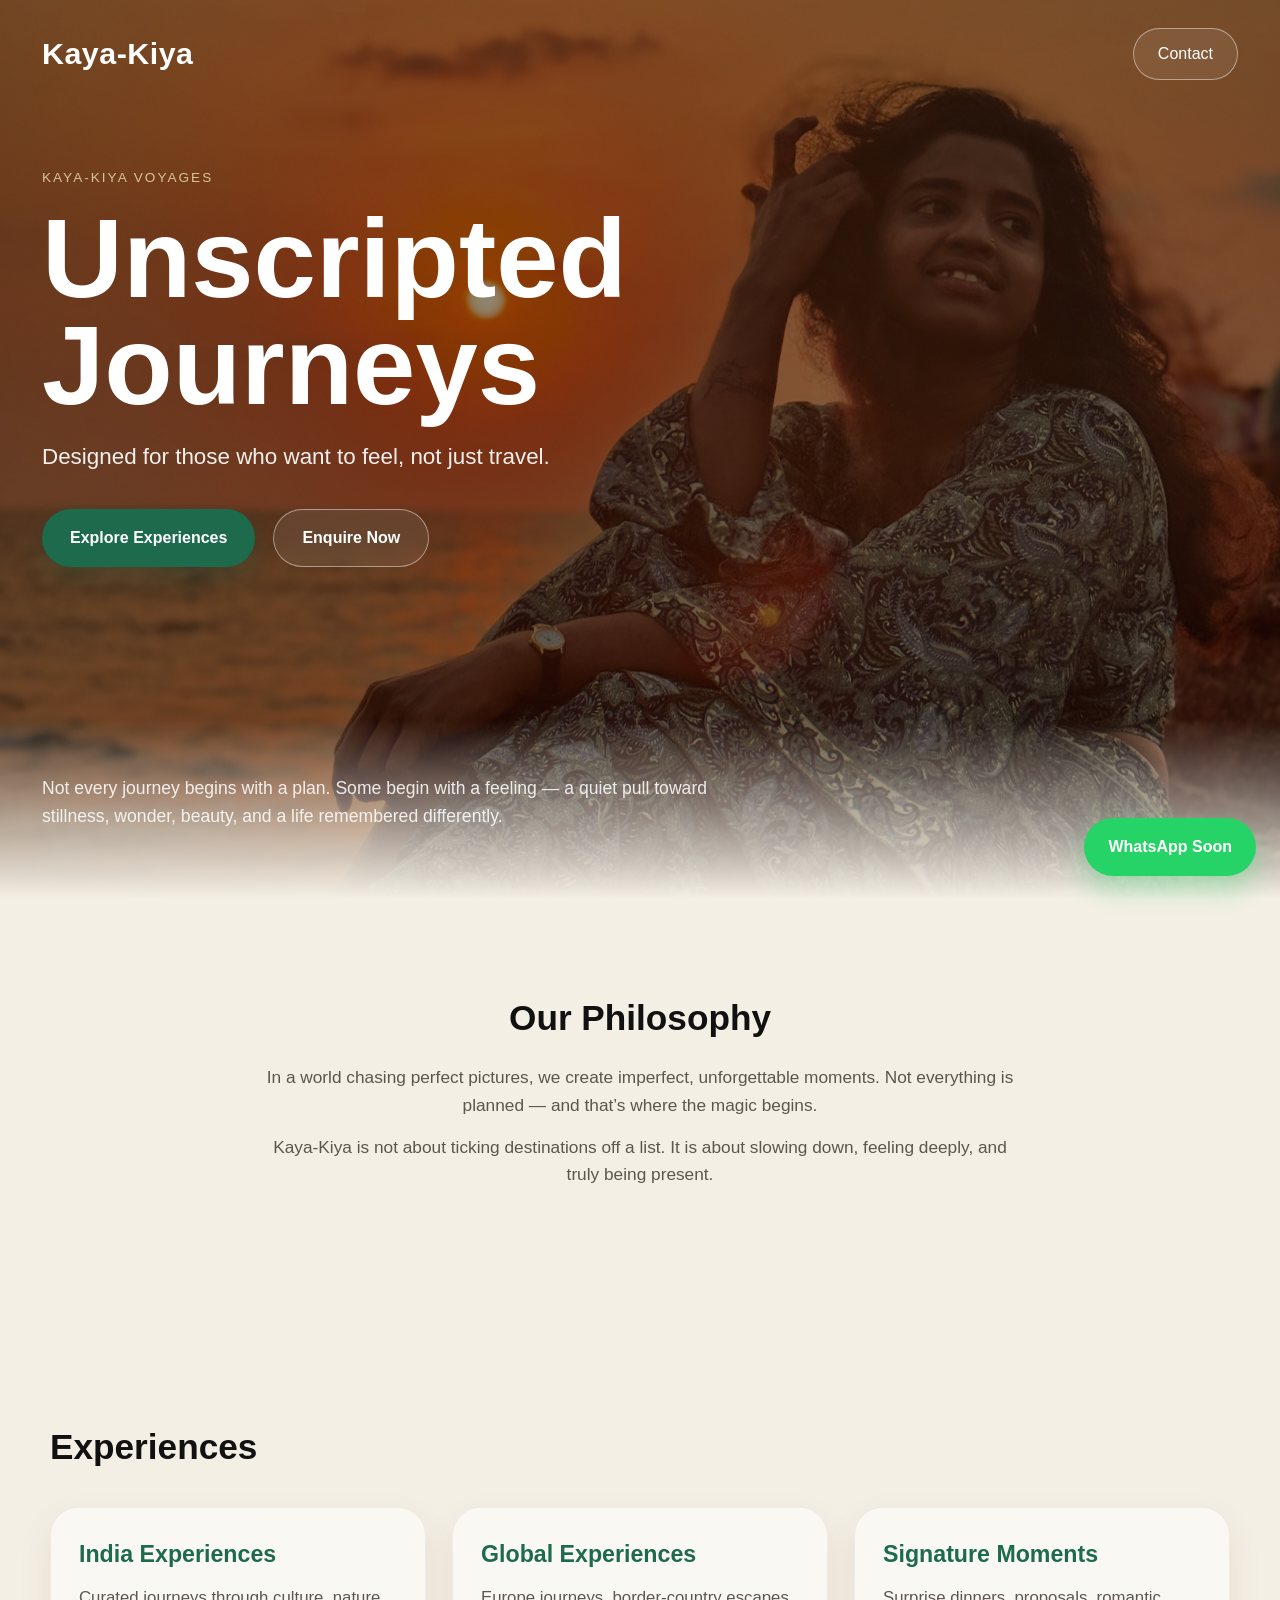
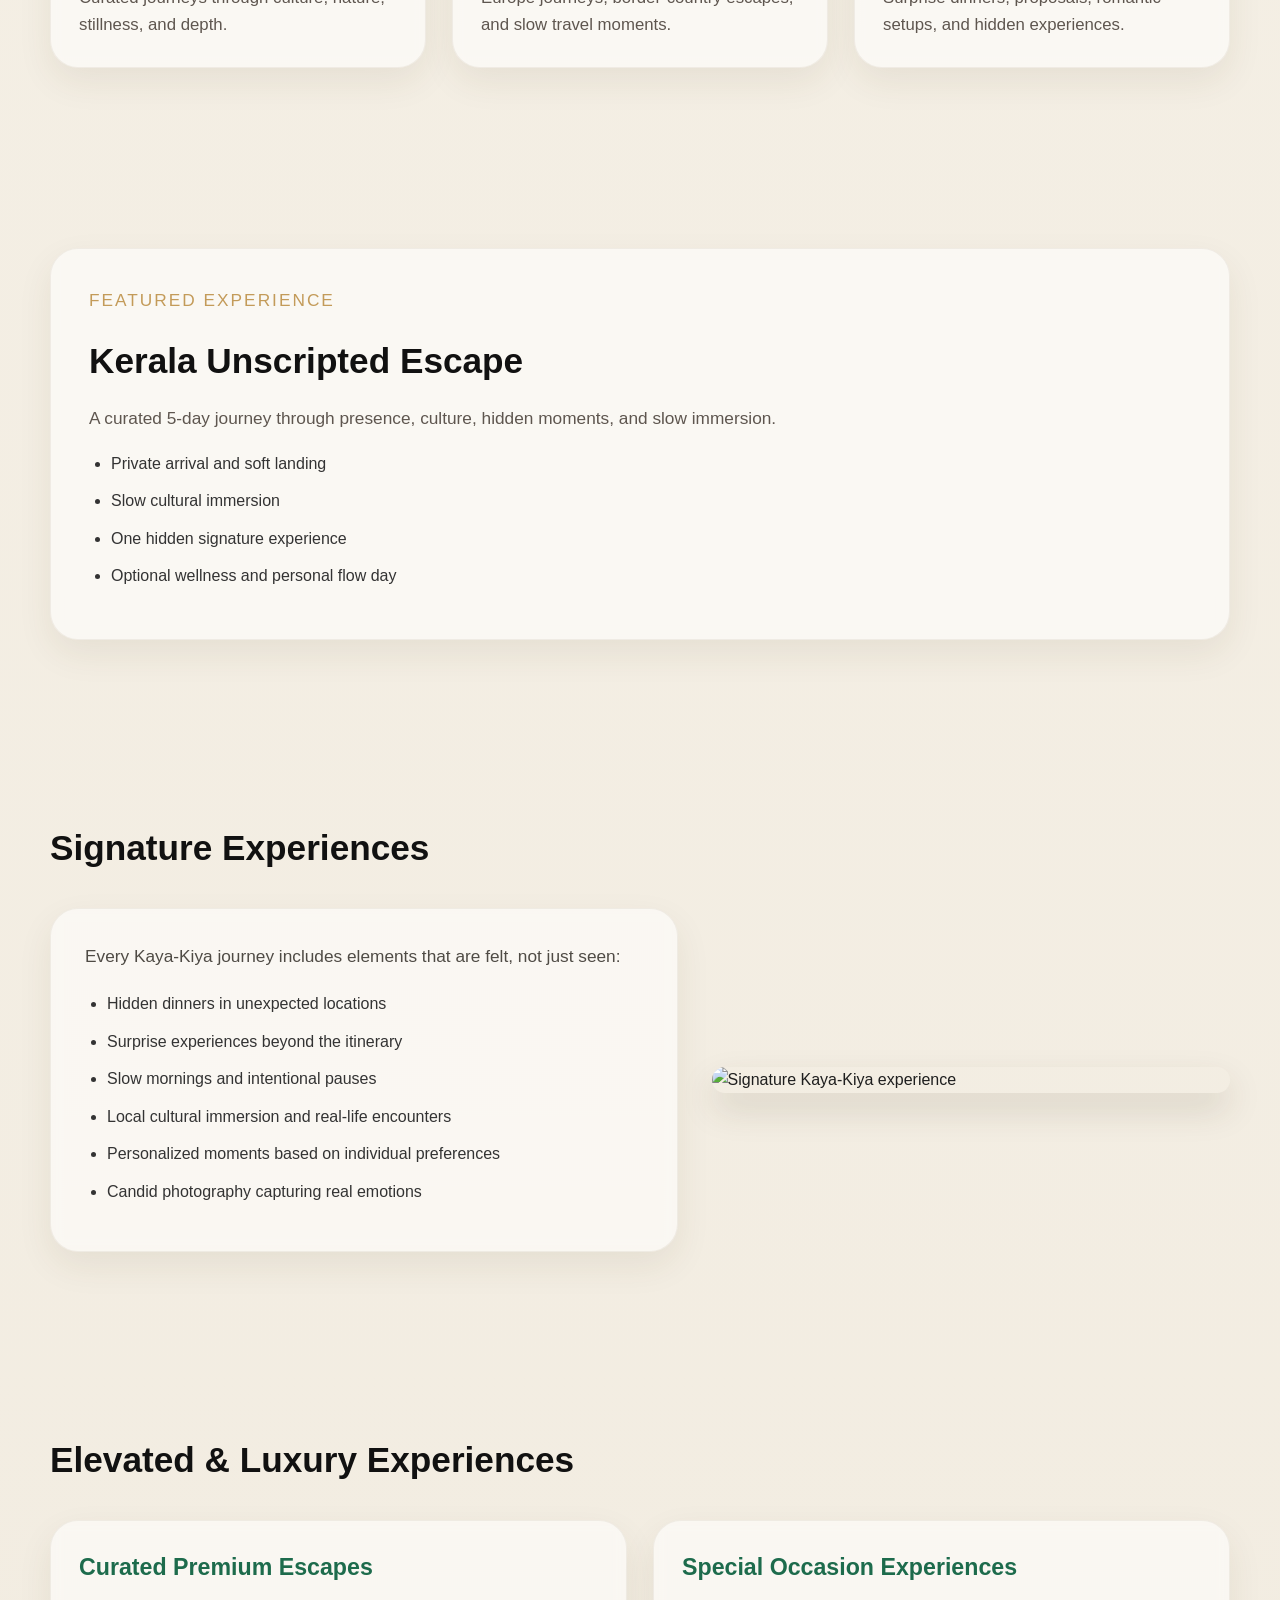
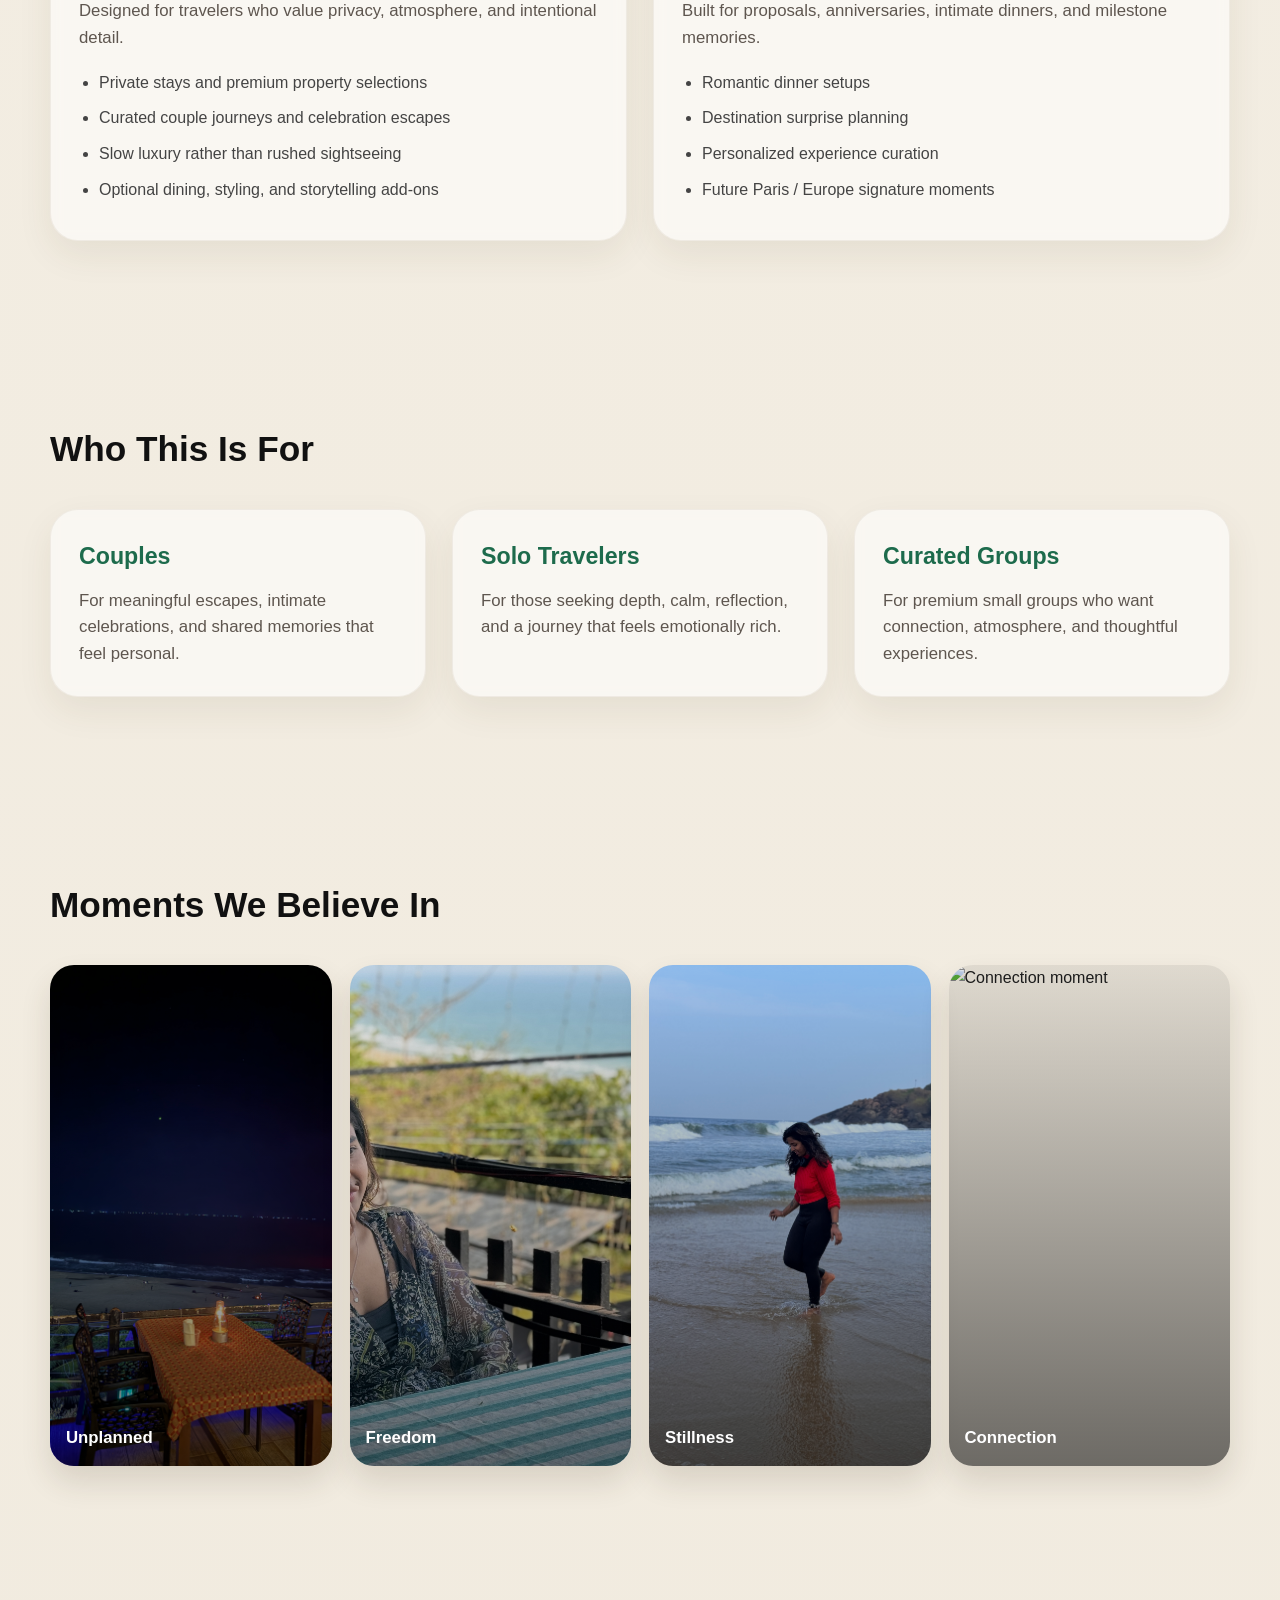
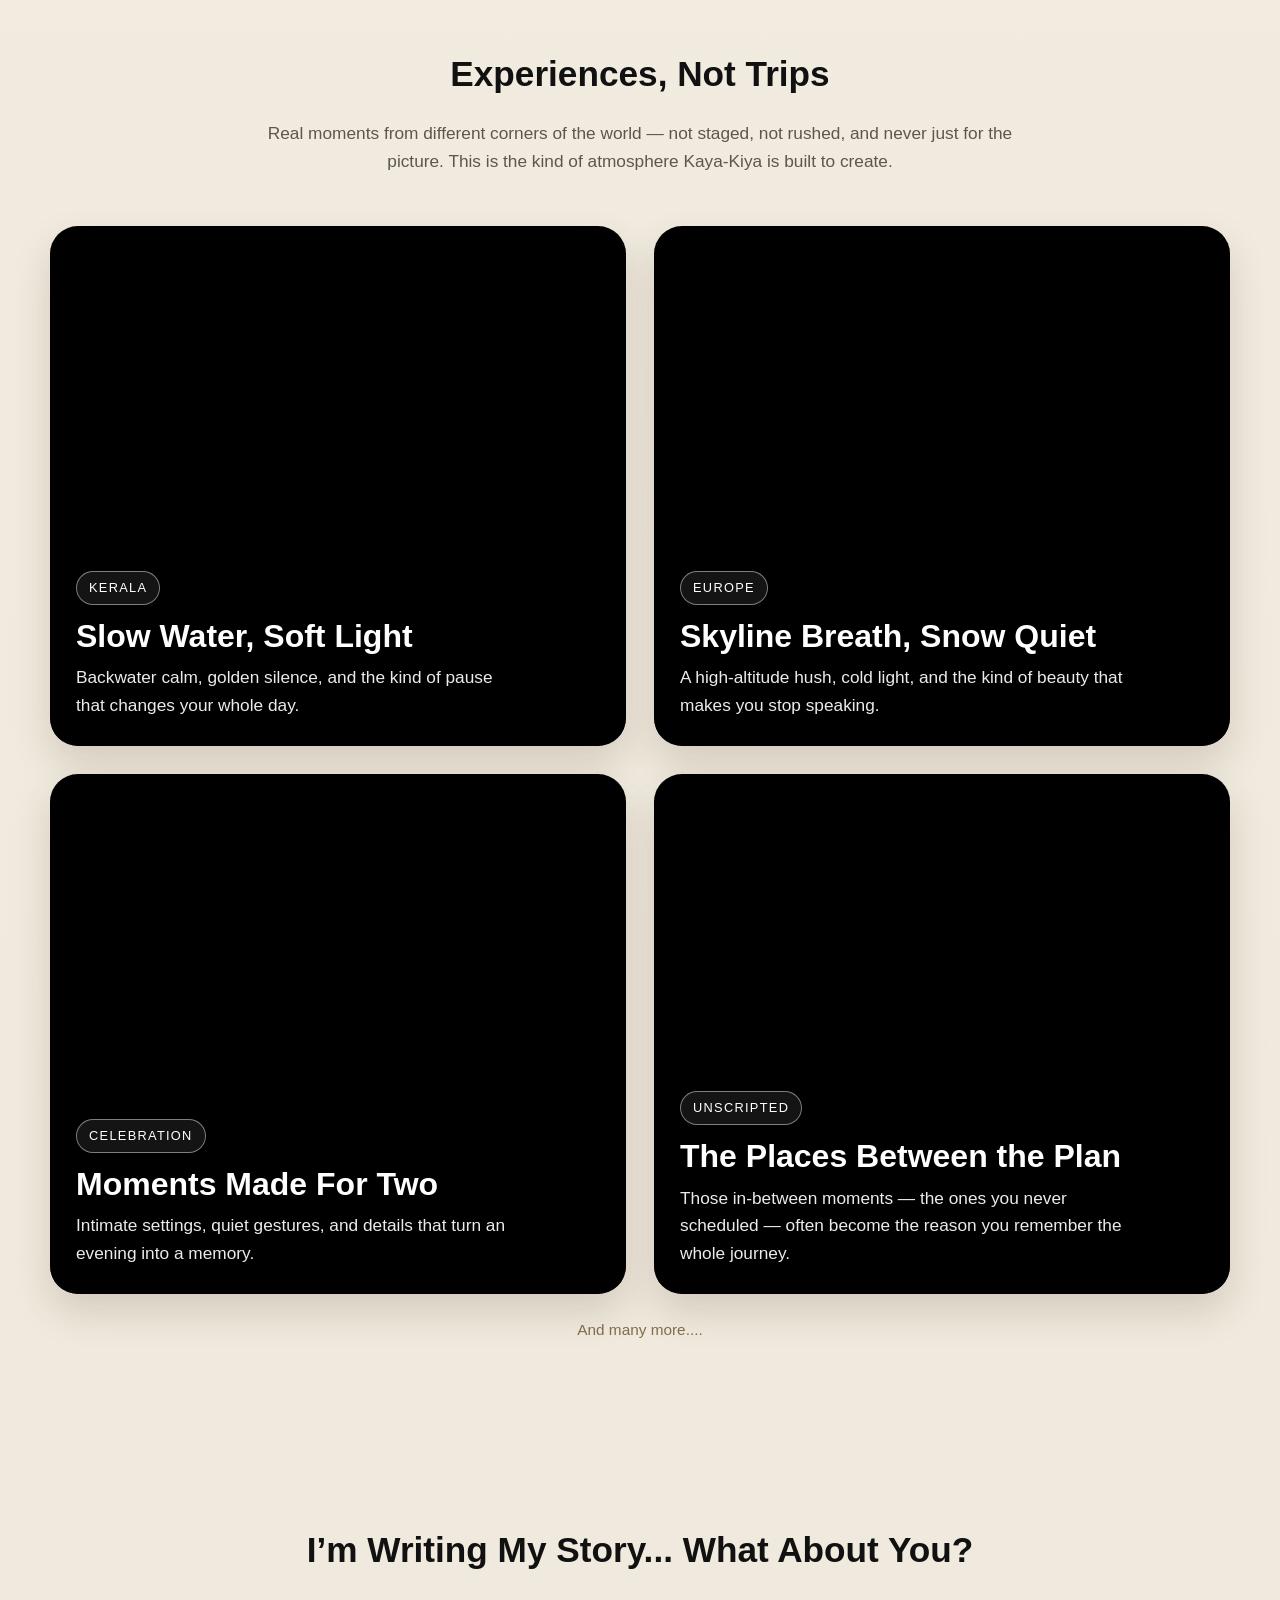
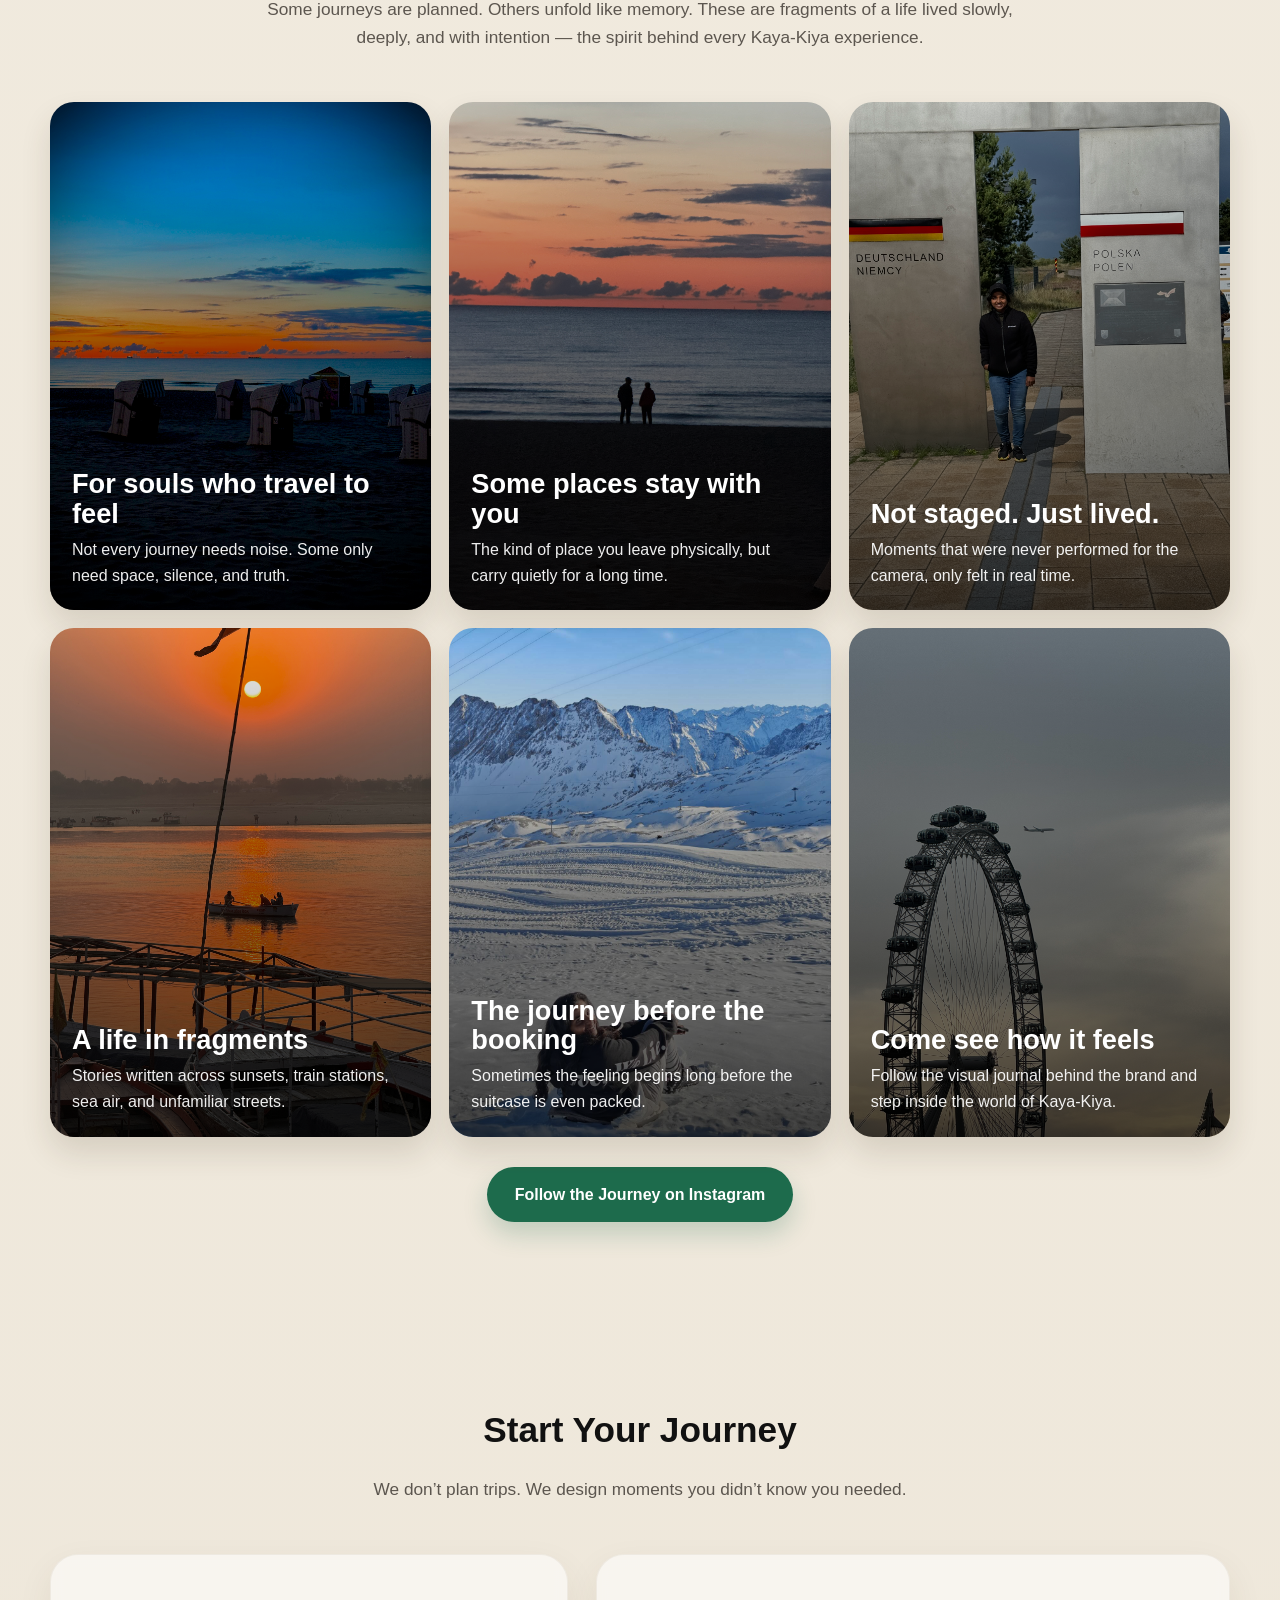
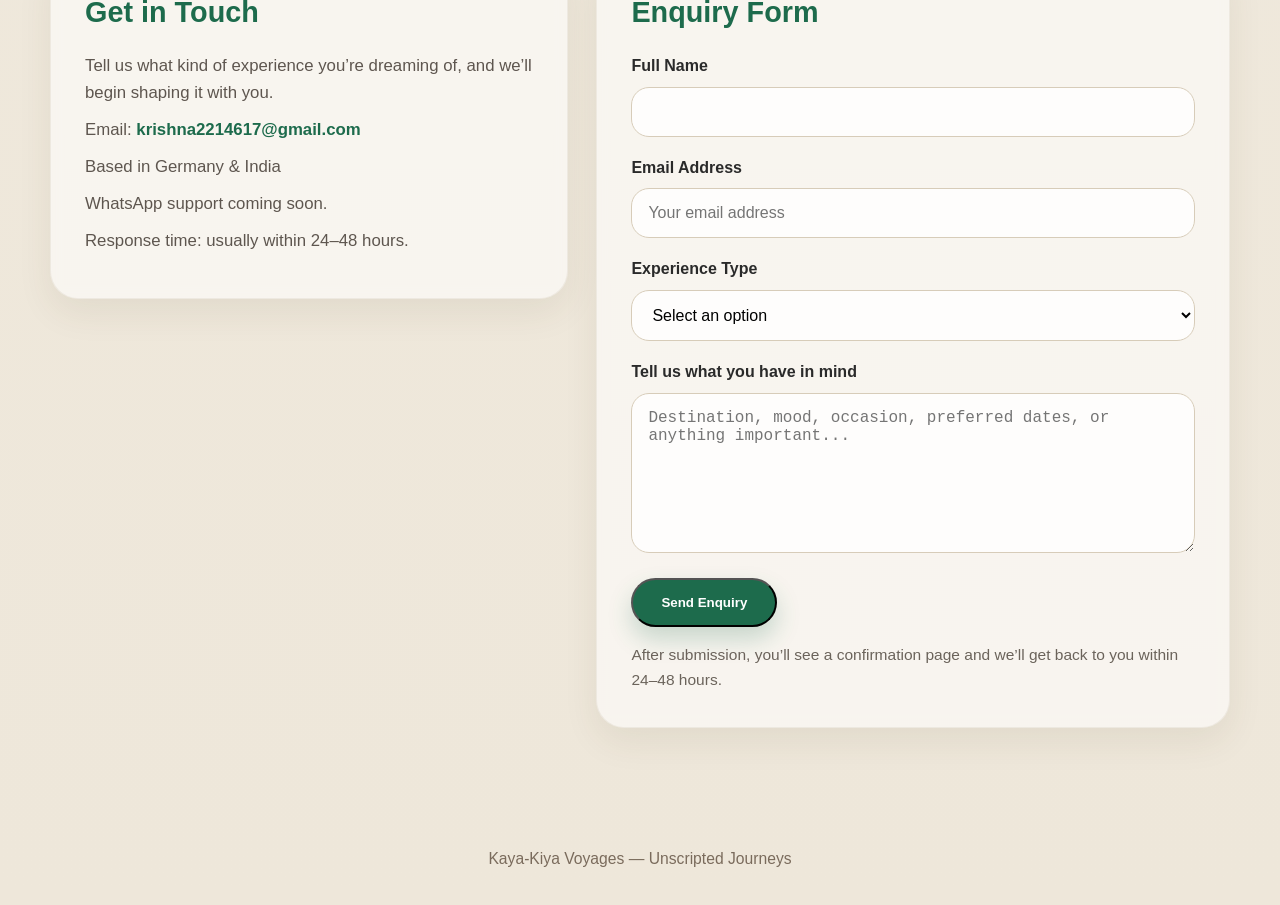
==== index.html @ 665b4483 "fina edits v0" ====
<!DOCTYPE html>
<html lang="en">
<head>
  <meta charset="UTF-8" />
  <meta name="viewport" content="width=device-width, initial-scale=1.0" />
  <title>Kaya-Kiya Unscripted Journeys</title>
  <meta
    name="description"
    content="Luxury travel experience platform for Kaya-Kiya Voyages — curated journeys, storytelling-driven travel, and premium client experiences."
  />

  <style>
    * {
      margin: 0;
      padding: 0;
      box-sizing: border-box;
    }

    html {
      scroll-behavior: smooth;
    }

    body {
      font-family: Arial, sans-serif;
      background: linear-gradient(180deg, #f5f0e6 0%, #eee7da 100%);
      color: #1e1e1e;
      line-height: 1.6;
    }

    img,
    video {
      display: block;
      max-width: 100%;
    }

    a {
      text-decoration: none;
      color: inherit;
    }

    .section {
      padding: 90px 20px;
    }

    .container {
      max-width: 1180px;
      margin: 0 auto;
    }

    .section-intro {
      max-width: 760px;
      margin: 0 auto 50px;
      text-align: center;
    }

    .section-intro h2 {
      font-size: 2.2rem;
      margin-bottom: 18px;
      color: #111;
    }

    .section-intro p {
      font-size: 1.08rem;
      color: #5c564f;
      margin-bottom: 14px;
    }

    h2 {
      font-size: 2.2rem;
      margin-bottom: 32px;
      color: #111;
    }

    .eyebrow {
      text-transform: uppercase;
      letter-spacing: 2px;
      font-size: 0.85rem;
      color: #d7c39a;
      margin-bottom: 18px;
    }

    /* HERO */
    .hero {
      min-height: 100vh;
      position: relative;
      background:
        linear-gradient(rgba(20, 12, 7, 0.45), rgba(20, 12, 7, 0.52)),
        url("images/hero.jpg") center center / cover no-repeat;
      color: #fff;
      display: flex;
      flex-direction: column;
      justify-content: space-between;
      overflow: hidden;
    }

    .navbar {
      display: flex;
      justify-content: space-between;
      align-items: center;
      padding: 28px 42px;
      position: relative;
      z-index: 3;
    }

    .logo {
      font-size: 1.9rem;
      font-weight: 700;
      letter-spacing: 0.5px;
    }

    .nav-button {
      border: 1px solid rgba(255,255,255,0.45);
      color: #fff;
      padding: 12px 24px;
      border-radius: 999px;
      transition: 0.3s ease;
      background: rgba(255,255,255,0.08);
      backdrop-filter: blur(8px);
    }

    .nav-button:hover {
      background: rgba(255,255,255,0.16);
    }

    .hero-content {
      max-width: 720px;
      padding: 0 42px 120px;
      position: relative;
      z-index: 3;
    }

    .hero h1 {
      font-size: clamp(3.6rem, 9vw, 7rem);
      line-height: 0.95;
      margin-bottom: 20px;
      font-weight: 700;
    }

    .hero-text {
      font-size: 1.4rem;
      margin-bottom: 34px;
      color: rgba(255,255,255,0.92);
      max-width: 600px;
    }

    .hero-buttons {
      display: flex;
      gap: 18px;
      flex-wrap: wrap;
      margin-bottom: 28px;
    }

    .primary-button,
    .secondary-button {
      display: inline-flex;
      align-items: center;
      justify-content: center;
      padding: 15px 28px;
      border-radius: 999px;
      font-weight: 600;
      transition: 0.3s ease;
    }

    .primary-button {
      background: #1d6b4c;
      color: #fff;
      box-shadow: 0 12px 25px rgba(29, 107, 76, 0.22);
    }

    .primary-button:hover {
      transform: translateY(-2px);
      background: #16563c;
    }

    .secondary-button {
      border: 1px solid rgba(255,255,255,0.45);
      color: #fff;
      background: rgba(255,255,255,0.08);
      backdrop-filter: blur(8px);
    }

    .secondary-button:hover {
      background: rgba(255,255,255,0.16);
      transform: translateY(-2px);
    }

    .hero-cinematic-copy {
      max-width: 760px;
      padding: 0 42px 70px;
      font-size: 1.1rem;
      color: rgba(255,255,255,0.87);
      position: relative;
      z-index: 3;
    }

    .hero-fade {
      position: absolute;
      left: 0;
      right: 0;
      bottom: 0;
      height: 180px;
      background: linear-gradient(to bottom, rgba(245,240,230,0) 0%, #f5f0e6 100%);
      z-index: 2;
    }

    /* CARDS */
    .card-grid {
      display: grid;
      grid-template-columns: repeat(3, 1fr);
      gap: 26px;
    }

    .two-col {
      grid-template-columns: repeat(2, 1fr);
    }

    .card,
    .featured-box,
    .signature-text-box,
    .contact-card,
    .form-card {
      background: rgba(255,255,255,0.56);
      border: 1px solid rgba(120,95,55,0.08);
      border-radius: 28px;
      box-shadow: 0 14px 35px rgba(75, 58, 31, 0.08);
      backdrop-filter: blur(6px);
    }

    .card {
      padding: 28px;
    }

    .card h3 {
      font-size: 1.45rem;
      margin-bottom: 12px;
      color: #1d6b4c;
    }

    .card p {
      color: #5e564f;
      font-size: 1.05rem;
    }

    .card ul {
      margin-top: 18px;
      padding-left: 20px;
    }

    .card li {
      margin-bottom: 10px;
      color: #444;
    }

    /* FEATURE */
    .featured-box {
      padding: 38px;
    }

    .featured-box h2 {
      margin-bottom: 16px;
    }

    .featured-box p {
      color: #5e564f;
      font-size: 1.08rem;
      margin-bottom: 18px;
    }

    .featured-box ul {
      padding-left: 22px;
    }

    .featured-box li {
      margin-bottom: 12px;
      color: #333;
    }

    /* SIGNATURE */
    .signature-wrap {
      display: grid;
      grid-template-columns: 1.15fr 0.95fr;
      gap: 34px;
      align-items: center;
    }

    .signature-text-box {
      padding: 34px;
    }

    .signature-text-box p {
      color: #4f4b45;
      margin-bottom: 20px;
      font-size: 1.08rem;
    }

    .signature-text-box ul {
      padding-left: 22px;
    }

    .signature-text-box li {
      margin-bottom: 12px;
      color: #333;
    }

    .signature-image-box img {
      border-radius: 28px;
      box-shadow: 0 16px 35px rgba(70, 54, 28, 0.15);
      width: 100%;
      height: 100%;
      object-fit: cover;
    }

    /* GALLERY */
    .gallery-grid {
      display: grid;
      grid-template-columns: repeat(4, 1fr);
      gap: 18px;
    }

    .gallery-item {
      position: relative;
      border-radius: 24px;
      overflow: hidden;
      min-height: 300px;
      box-shadow: 0 16px 30px rgba(66, 49, 25, 0.14);
    }

    .gallery-item img {
      width: 100%;
      height: 100%;
      object-fit: cover;
      transition: transform 0.5s ease;
    }

    .gallery-item::after {
      content: "";
      position: absolute;
      inset: 0;
      background: linear-gradient(to top, rgba(0,0,0,0.55), rgba(0,0,0,0.08));
    }

    .gallery-item span {
      position: absolute;
      left: 16px;
      bottom: 14px;
      color: #fff;
      z-index: 2;
      font-weight: 700;
      font-size: 1.05rem;
    }

    .gallery-item:hover img {
      transform: scale(1.05);
    }

    /* VIDEO GRID */
    .video-grid {
      display: grid;
      grid-template-columns: repeat(2, 1fr);
      gap: 28px;
    }

    .video-card {
      position: relative;
      border-radius: 28px;
      overflow: hidden;
      min-height: 520px;
      box-shadow: 0 18px 38px rgba(60, 45, 23, 0.16);
      background: #000;
    }

    .video-card video {
      width: 100%;
      height: 100%;
      object-fit: cover;
    }

    .video-overlay {
      position: absolute;
      inset: 0;
      display: flex;
      flex-direction: column;
      justify-content: flex-end;
      padding: 26px;
      background: linear-gradient(to top, rgba(0,0,0,0.68), rgba(0,0,0,0.08));
      color: #fff;
    }

    .video-tag {
      display: inline-block;
      align-self: flex-start;
      padding: 6px 12px;
      border: 1px solid rgba(255,255,255,0.45);
      border-radius: 999px;
      font-size: 0.8rem;
      letter-spacing: 1.3px;
      margin-bottom: 14px;
      background: rgba(255,255,255,0.08);
    }

    .video-overlay h3 {
      font-size: 2rem;
      line-height: 1.1;
      margin-bottom: 10px;
    }

    .video-overlay p {
      font-size: 1.08rem;
      color: rgba(255,255,255,0.92);
      max-width: 85%;
    }

    .section-note {
      margin-top: 24px;
      text-align: center;
      color: #846d4e;
      font-size: 0.96rem;
    }

    /* INSTAGRAM STORY */
    .instagram-grid {
      display: grid;
      grid-template-columns: repeat(3, 1fr);
      gap: 18px;
    }

    .instagram-card {
      position: relative;
      min-height: 420px;
      border-radius: 24px;
      overflow: hidden;
      box-shadow: 0 16px 30px rgba(66, 49, 25, 0.14);
    }

    .instagram-card img {
      width: 100%;
      height: 100%;
      object-fit: cover;
      transition: transform 0.5s ease;
    }

    .instagram-card:hover img {
      transform: scale(1.05);
    }

    .instagram-overlay {
      position: absolute;
      inset: 0;
      display: flex;
      flex-direction: column;
      justify-content: flex-end;
      padding: 22px;
      background: linear-gradient(to top, rgba(0,0,0,0.72), rgba(0,0,0,0.08));
      color: #fff;
    }

    .instagram-overlay h3 {
      font-size: 1.7rem;
      line-height: 1.1;
      margin-bottom: 8px;
    }

    .instagram-overlay p {
      font-size: 1rem;
      color: rgba(255,255,255,0.93);
    }

    .instagram-cta-wrap {
      text-align: center;
      margin-top: 30px;
    }

    /* CONTACT */
    .contact-wrap {
      display: grid;
      grid-template-columns: 0.9fr 1.1fr;
      gap: 28px;
      align-items: start;
    }

    .contact-card,
    .form-card {
      padding: 34px;
    }

    .contact-card h3,
    .form-card h3 {
      font-size: 1.8rem;
      margin-bottom: 18px;
      color: #1d6b4c;
    }

    .contact-card p {
      margin-bottom: 10px;
      color: #5e564f;
      font-size: 1.05rem;
    }

    .contact-card a {
      color: #1d6b4c;
      font-weight: 600;
    }

    .form-group {
      margin-bottom: 18px;
    }

    .form-group label {
      display: block;
      font-weight: 600;
      margin-bottom: 8px;
      color: #2a2a2a;
    }

    .form-group input,
    .form-group select,
    .form-group textarea {
      width: 100%;
      padding: 15px 16px;
      border-radius: 18px;
      border: 1px solid #d7ccb9;
      font-size: 1rem;
      background: rgba(255,255,255,0.78);
      outline: none;
    }

    .form-group textarea {
      min-height: 160px;
      resize: vertical;
    }

    .form-note {
      margin-top: 16px;
      color: #6b635b;
      font-size: 0.97rem;
    }

    /* FOOTER */
    .footer {
      padding: 28px 20px 34px;
      text-align: center;
      color: #7a6b5c;
      font-size: 0.98rem;
    }

    /* WHATSAPP */
    .whatsapp-float {
      position: fixed;
      right: 24px;
      bottom: 24px;
      background: #25D366;
      color: #fff;
      padding: 16px 24px;
      border-radius: 999px;
      font-weight: 700;
      box-shadow: 0 14px 28px rgba(37, 211, 102, 0.3);
      z-index: 1000;
    }

    /* RESPONSIVE */
    @media (max-width: 1100px) {
      .card-grid,
      .two-col,
      .signature-wrap,
      .contact-wrap,
      .video-grid,
      .instagram-grid,
      .gallery-grid {
        grid-template-columns: 1fr 1fr;
      }

      .hero-content,
      .hero-cinematic-copy,
      .navbar {
        padding-left: 24px;
        padding-right: 24px;
      }
    }

    @media (max-width: 760px) {
      .card-grid,
      .two-col,
      .signature-wrap,
      .contact-wrap,
      .video-grid,
      .instagram-grid,
      .gallery-grid {
        grid-template-columns: 1fr;
      }

      .hero {
        min-height: 88vh;
      }

      .hero-content {
        padding-bottom: 70px;
      }

      .hero-cinematic-copy {
        padding-bottom: 50px;
        font-size: 1rem;
      }

      .hero h1 {
        font-size: 3.3rem;
      }

      .hero-text {
        font-size: 1.08rem;
      }

      .navbar {
        padding-top: 22px;
      }

      .logo {
        font-size: 1.45rem;
      }

      .nav-button {
        padding: 10px 18px;
        font-size: 0.95rem;
      }

      .section {
        padding: 70px 18px;
      }

      .video-card,
      .instagram-card,
      .gallery-item {
        min-height: 360px;
      }

      .whatsapp-float {
        right: 16px;
        bottom: 16px;
        padding: 14px 18px;
        font-size: 0.94rem;
      }
    }
  </style>
</head>
<body>

  <header class="hero">
    <nav class="navbar">
      <div class="logo">Kaya-Kiya</div>
      <a href="#contact" class="nav-button">Contact</a>
    </nav>

    <div class="hero-content">
      <p class="eyebrow">KAYA-KIYA VOYAGES</p>
      <h1>Unscripted<br />Journeys</h1>
      <p class="hero-text">
        Designed for those who want to feel, not just travel.
      </p>

      <div class="hero-buttons">
        <a href="#experiences" class="primary-button">Explore Experiences</a>
        <a href="#contact" class="secondary-button">Enquire Now</a>
      </div>
    </div>

    <div class="hero-cinematic-copy">
      <p>
        Not every journey begins with a plan. Some begin with a feeling — a quiet pull toward stillness,
        wonder, beauty, and a life remembered differently.
      </p>
    </div>

    <div class="hero-fade"></div>
  </header>

  <main>
    <section class="philosophy section">
      <div class="container">
        <div class="section-intro">
          <h2>Our Philosophy</h2>
          <p>
            In a world chasing perfect pictures, we create imperfect, unforgettable moments.
            Not everything is planned — and that’s where the magic begins.
          </p>
          <p>
            Kaya-Kiya is not about ticking destinations off a list. It is about slowing down,
            feeling deeply, and truly being present.
          </p>
        </div>
      </div>
    </section>

    <section id="experiences" class="experiences section">
      <div class="container">
        <h2>Experiences</h2>

        <div class="card-grid">
          <article class="card">
            <h3>India Experiences</h3>
            <p>Curated journeys through culture, nature, stillness, and depth.</p>
          </article>

          <article class="card">
            <h3>Global Experiences</h3>
            <p>Europe journeys, border-country escapes, and slow travel moments.</p>
          </article>

          <article class="card">
            <h3>Signature Moments</h3>
            <p>Surprise dinners, proposals, romantic setups, and hidden experiences.</p>
          </article>
        </div>
      </div>
    </section>

    <section class="featured section">
      <div class="container">
        <div class="featured-box">
          <p class="eyebrow" style="color:#c39b59;">FEATURED EXPERIENCE</p>
          <h2>Kerala Unscripted Escape</h2>
          <p>
            A curated 5-day journey through presence, culture, hidden moments, and slow immersion.
          </p>
          <ul>
            <li>Private arrival and soft landing</li>
            <li>Slow cultural immersion</li>
            <li>One hidden signature experience</li>
            <li>Optional wellness and personal flow day</li>
          </ul>
        </div>
      </div>
    </section>

    <section class="signature section">
      <div class="container">
        <h2>Signature Experiences</h2>

        <div class="signature-wrap">
          <div class="signature-text-box">
            <p>Every Kaya-Kiya journey includes elements that are felt, not just seen:</p>
            <ul>
              <li>Hidden dinners in unexpected locations</li>
              <li>Surprise experiences beyond the itinerary</li>
              <li>Slow mornings and intentional pauses</li>
              <li>Local cultural immersion and real-life encounters</li>
              <li>Personalized moments based on individual preferences</li>
              <li>Candid photography capturing real emotions</li>
            </ul>
          </div>

          <div class="signature-image-box">
            <img src="images/signature.jpg" alt="Signature Kaya-Kiya experience" />
          </div>
        </div>
      </div>
    </section>

    <section class="luxury section">
      <div class="container">
        <h2>Elevated & Luxury Experiences</h2>

        <div class="card-grid two-col">
          <article class="card">
            <h3>Curated Premium Escapes</h3>
            <p>Designed for travelers who value privacy, atmosphere, and intentional detail.</p>
            <ul>
              <li>Private stays and premium property selections</li>
              <li>Curated couple journeys and celebration escapes</li>
              <li>Slow luxury rather than rushed sightseeing</li>
              <li>Optional dining, styling, and storytelling add-ons</li>
            </ul>
          </article>

          <article class="card">
            <h3>Special Occasion Experiences</h3>
            <p>Built for proposals, anniversaries, intimate dinners, and milestone memories.</p>
            <ul>
              <li>Romantic dinner setups</li>
              <li>Destination surprise planning</li>
              <li>Personalized experience curation</li>
              <li>Future Paris / Europe signature moments</li>
            </ul>
          </article>
        </div>
      </div>
    </section>

    <section class="audience section">
      <div class="container">
        <h2>Who This Is For</h2>

        <div class="card-grid">
          <article class="card">
            <h3>Couples</h3>
            <p>For meaningful escapes, intimate celebrations, and shared memories that feel personal.</p>
          </article>

          <article class="card">
            <h3>Solo Travelers</h3>
            <p>For those seeking depth, calm, reflection, and a journey that feels emotionally rich.</p>
          </article>

          <article class="card">
            <h3>Curated Groups</h3>
            <p>For premium small groups who want connection, atmosphere, and thoughtful experiences.</p>
          </article>
        </div>
      </div>
    </section>

    <section class="gallery section">
      <div class="container">
        <h2>Moments We Believe In</h2>

        <div class="gallery-grid">
          <div class="gallery-item">
            <img src="images/gallery1.jpg" alt="Unplanned moment" />
            <span>Unplanned</span>
          </div>
          <div class="gallery-item">
            <img src="images/gallery2.jpg" alt="Freedom moment" />
            <span>Freedom</span>
          </div>
          <div class="gallery-item">
            <img src="images/gallery3.jpg" alt="Stillness moment" />
            <span>Stillness</span>
          </div>
          <div class="gallery-item">
            <img src="images/gallery4.jpg" alt="Connection moment" />
            <span>Connection</span>
          </div>
        </div>
      </div>
    </section>

    <section class="video-story section">
      <div class="container">
        <div class="section-intro">
          <h2>Experiences, Not Trips</h2>
          <p>
            Real moments from different corners of the world — not staged, not rushed, and never just for the picture.
            This is the kind of atmosphere Kaya-Kiya is built to create.
          </p>
        </div>

        <div class="video-grid">
          <article class="video-card">
            <video autoplay muted loop playsinline>
              <source src="videos/experience1.mp4" type="video/mp4" />
            </video>
            <div class="video-overlay">
              <span class="video-tag">KERALA</span>
              <h3>Slow Water, Soft Light</h3>
              <p>Backwater calm, golden silence, and the kind of pause that changes your whole day.</p>
            </div>
          </article>

          <article class="video-card">
            <video autoplay muted loop playsinline>
              <source src="videos/experience2.mp4" type="video/mp4" />
            </video>
            <div class="video-overlay">
              <span class="video-tag">EUROPE</span>
              <h3>Skyline Breath, Snow Quiet</h3>
              <p>A high-altitude hush, cold light, and the kind of beauty that makes you stop speaking.</p>
            </div>
          </article>

          <article class="video-card">
            <video autoplay muted loop playsinline>
              <source src="videos/experience3.mp4" type="video/mp4" />
            </video>
            <div class="video-overlay">
              <span class="video-tag">CELEBRATION</span>
              <h3>Moments Made For Two</h3>
              <p>Intimate settings, quiet gestures, and details that turn an evening into a memory.</p>
            </div>
          </article>

          <article class="video-card">
            <video autoplay muted loop playsinline>
              <source src="videos/experience4.mp4" type="video/mp4" />
            </video>
            <div class="video-overlay">
              <span class="video-tag">UNSCRIPTED</span>
              <h3>The Places Between the Plan</h3>
              <p>Those in-between moments — the ones you never scheduled — often become the reason you remember the whole journey.</p>
            </div>
          </article>
        </div>

        <p class="section-note">And many more....</p>
      </div>
    </section>

    <section class="instagram-story section">
      <div class="container">
        <div class="section-intro">
          <h2>I’m Writing My Story... What About You?</h2>
          <p>
            Some journeys are planned. Others unfold like memory. These are fragments of a life lived slowly,
            deeply, and with intention — the spirit behind every Kaya-Kiya experience.
          </p>
        </div>

        <div class="instagram-grid">
          <a class="instagram-card" href="https://www.instagram.com/kaya_kiya_voyages/" target="_blank">
            <img src="images/insta1.jpg" alt="Travel to feel" />
            <div class="instagram-overlay">
              <h3>For souls who travel to feel</h3>
              <p>Not every journey needs noise. Some only need space, silence, and truth.</p>
            </div>
          </a>

          <a class="instagram-card" href="https://www.instagram.com/kaya_kiya_voyages/" target="_blank">
            <img src="images/insta2.jpg" alt="Places stay with you" />
            <div class="instagram-overlay">
              <h3>Some places stay with you</h3>
              <p>The kind of place you leave physically, but carry quietly for a long time.</p>
            </div>
          </a>

          <a class="instagram-card" href="https://www.instagram.com/kaya_kiya_voyages/" target="_blank">
            <img src="images/insta3.jpg" alt="Not staged just lived" />
            <div class="instagram-overlay">
              <h3>Not staged. Just lived.</h3>
              <p>Moments that were never performed for the camera, only felt in real time.</p>
            </div>
          </a>

          <a class="instagram-card" href="https://www.instagram.com/kaya_kiya_voyages/" target="_blank">
            <img src="images/insta4.jpg" alt="Life in fragments" />
            <div class="instagram-overlay">
              <h3>A life in fragments</h3>
              <p>Stories written across sunsets, train stations, sea air, and unfamiliar streets.</p>
            </div>
          </a>

          <a class="instagram-card" href="https://www.instagram.com/kaya_kiya_voyages/" target="_blank">
            <img src="images/insta5.jpg" alt="Journey before booking" />
            <div class="instagram-overlay">
              <h3>The journey before the booking</h3>
              <p>Sometimes the feeling begins long before the suitcase is even packed.</p>
            </div>
          </a>

          <a class="instagram-card" href="https://www.instagram.com/kaya_kiya_voyages/" target="_blank">
            <img src="images/insta6.jpg" alt="Come see how it feels" />
            <div class="instagram-overlay">
              <h3>Come see how it feels</h3>
              <p>Follow the visual journal behind the brand and step inside the world of Kaya-Kiya.</p>
            </div>
          </a>
        </div>

        <div class="instagram-cta-wrap">
          <a href="https://www.instagram.com/kaya_kiya_voyages/" target="_blank" class="primary-button">
            Follow the Journey on Instagram
          </a>
        </div>
      </div>
    </section>

    <section id="contact" class="contact section">
      <div class="container">
        <div class="section-intro">
          <h2>Start Your Journey</h2>
          <p>We don’t plan trips. We design moments you didn’t know you needed.</p>
        </div>

        <div class="contact-wrap">
          <div class="contact-card">
            <h3>Get in Touch</h3>
            <p>Tell us what kind of experience you’re dreaming of, and we’ll begin shaping it with you.</p>
            <p>Email: <a href="mailto:krishna2214617@gmail.com">krishna2214617@gmail.com</a></p>
            <p>Based in Germany &amp; India</p>
            <p>WhatsApp support coming soon.</p>
            <p>Response time: usually within 24–48 hours.</p>
          </div>

          <div class="form-card">
            <h3>Enquiry Form</h3>

            <form action="https://formspree.io/f/xwvvbaej" method="POST">
              <div class="form-group">
                <label for="name">Full Name</label>
                <input type="text" id="name" name="name" required />
              </div>

              <div class="form-group">
                <label for="email">Email Address</label>
                <input type="email" id="email" name="email" placeholder="Your email address" required />
              </div>

              <div class="form-group">
                <label for="experience">Experience Type</label>
                <select id="experience" name="experience" required>
                  <option value="">Select an option</option>
                  <option>India Experience</option>
                  <option>Global Experience</option>
                  <option>Signature / Surprise Experience</option>
                  <option>Luxury / Celebration Experience</option>
                </select>
              </div>

              <div class="form-group">
                <label for="message">Tell us what you have in mind</label>
                <textarea
                  id="message"
                  name="message"
                  placeholder="Destination, mood, occasion, preferred dates, or anything important..."
                  required
                ></textarea>
              </div>

              <button type="submit" class="primary-button">Send Enquiry</button>
              <p class="form-note">After submission, you’ll see a confirmation page and we’ll get back to you within 24–48 hours.</p>
            </form>
          </div>
        </div>
      </div>
    </section>
  </main>

  <a href="#" class="whatsapp-float">WhatsApp Soon</a>

  <footer class="footer">
    <div class="container">
      <p>Kaya-Kiya Voyages — Unscripted Journeys</p>
    </div>
  </footer>
</body>
</html>
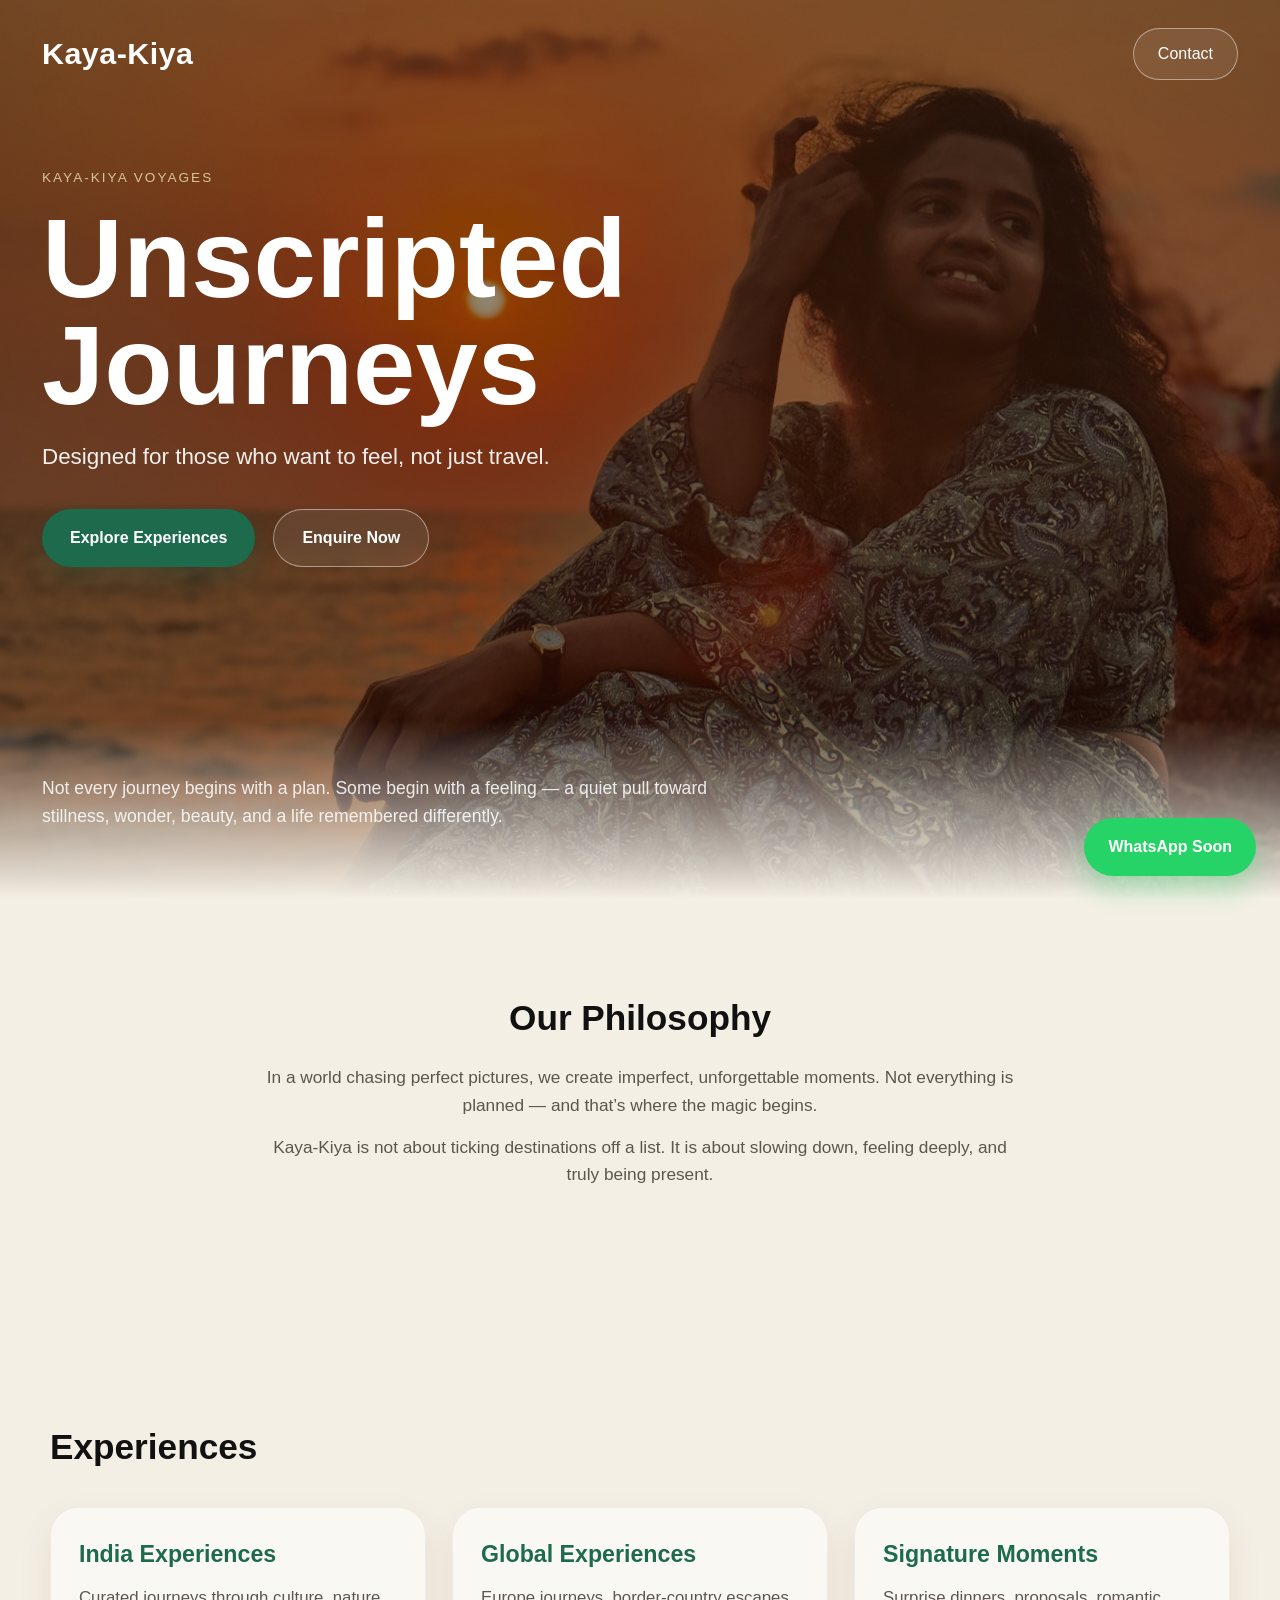
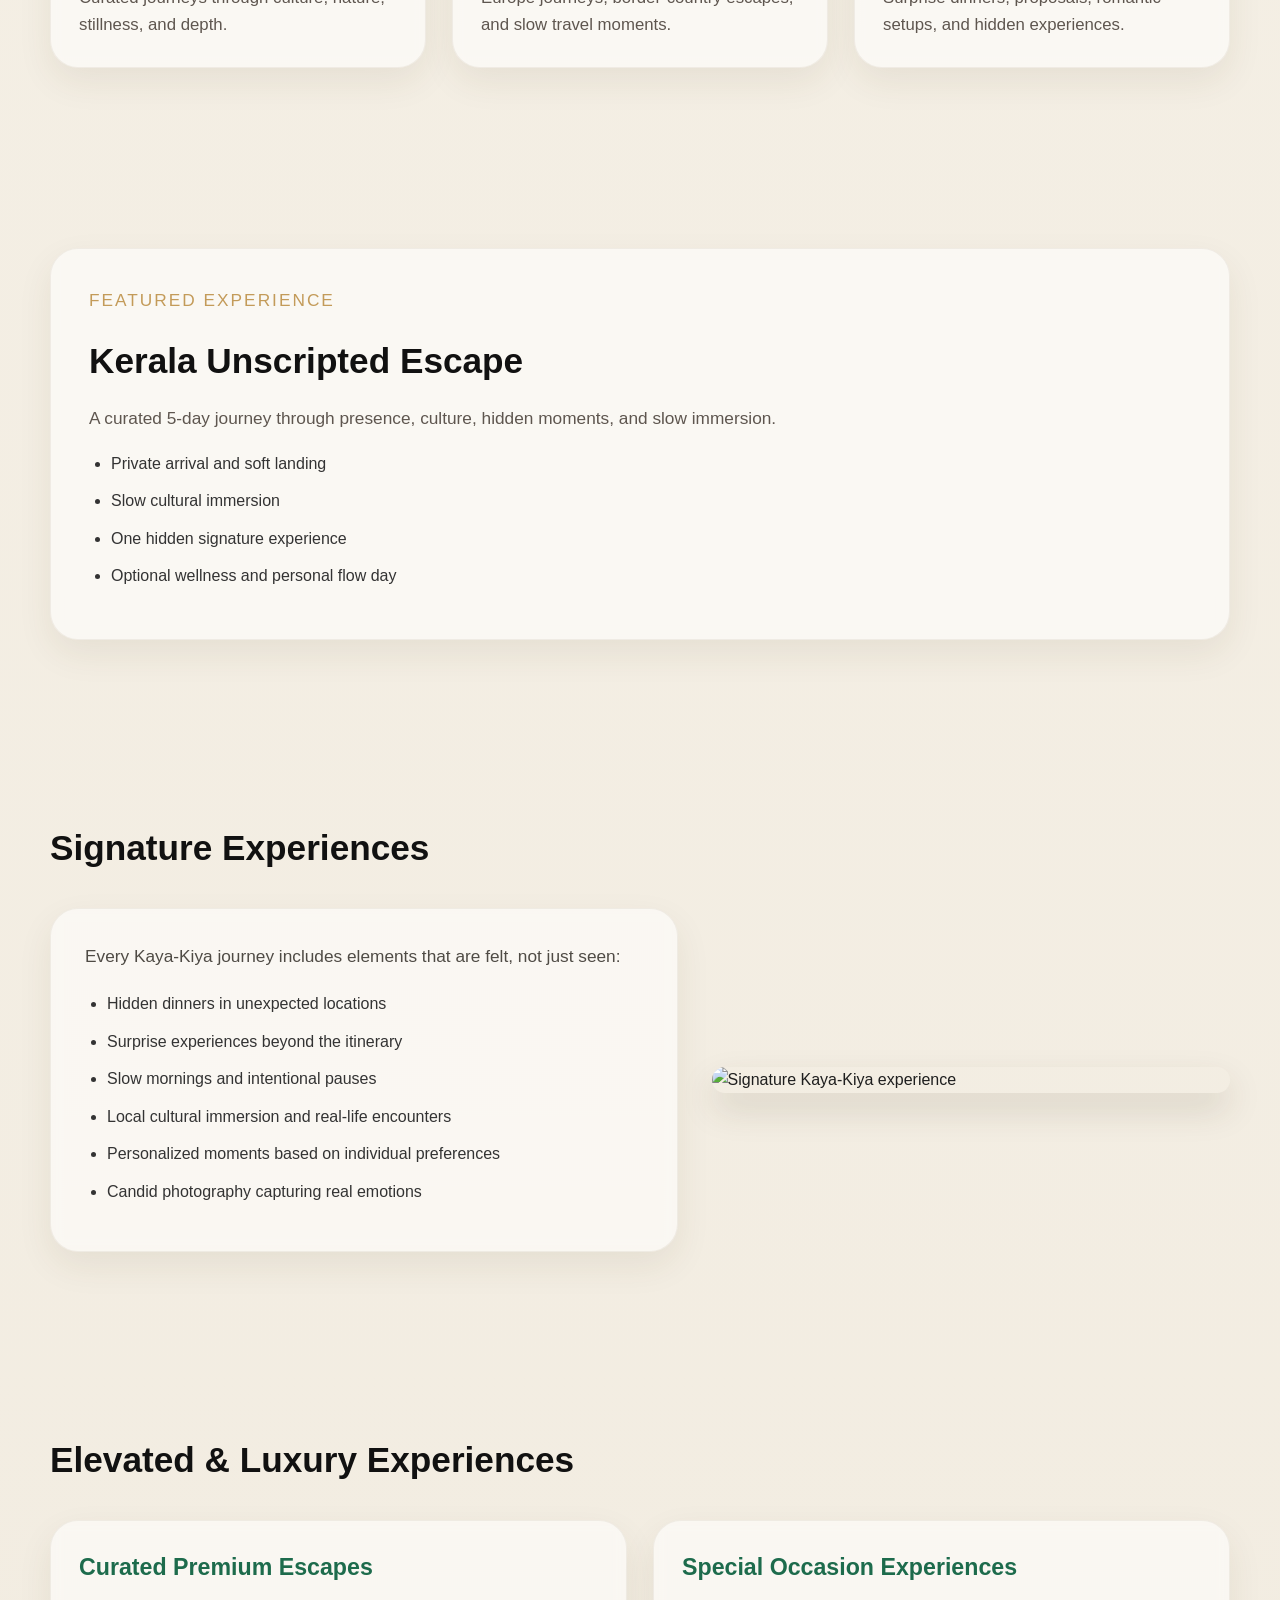
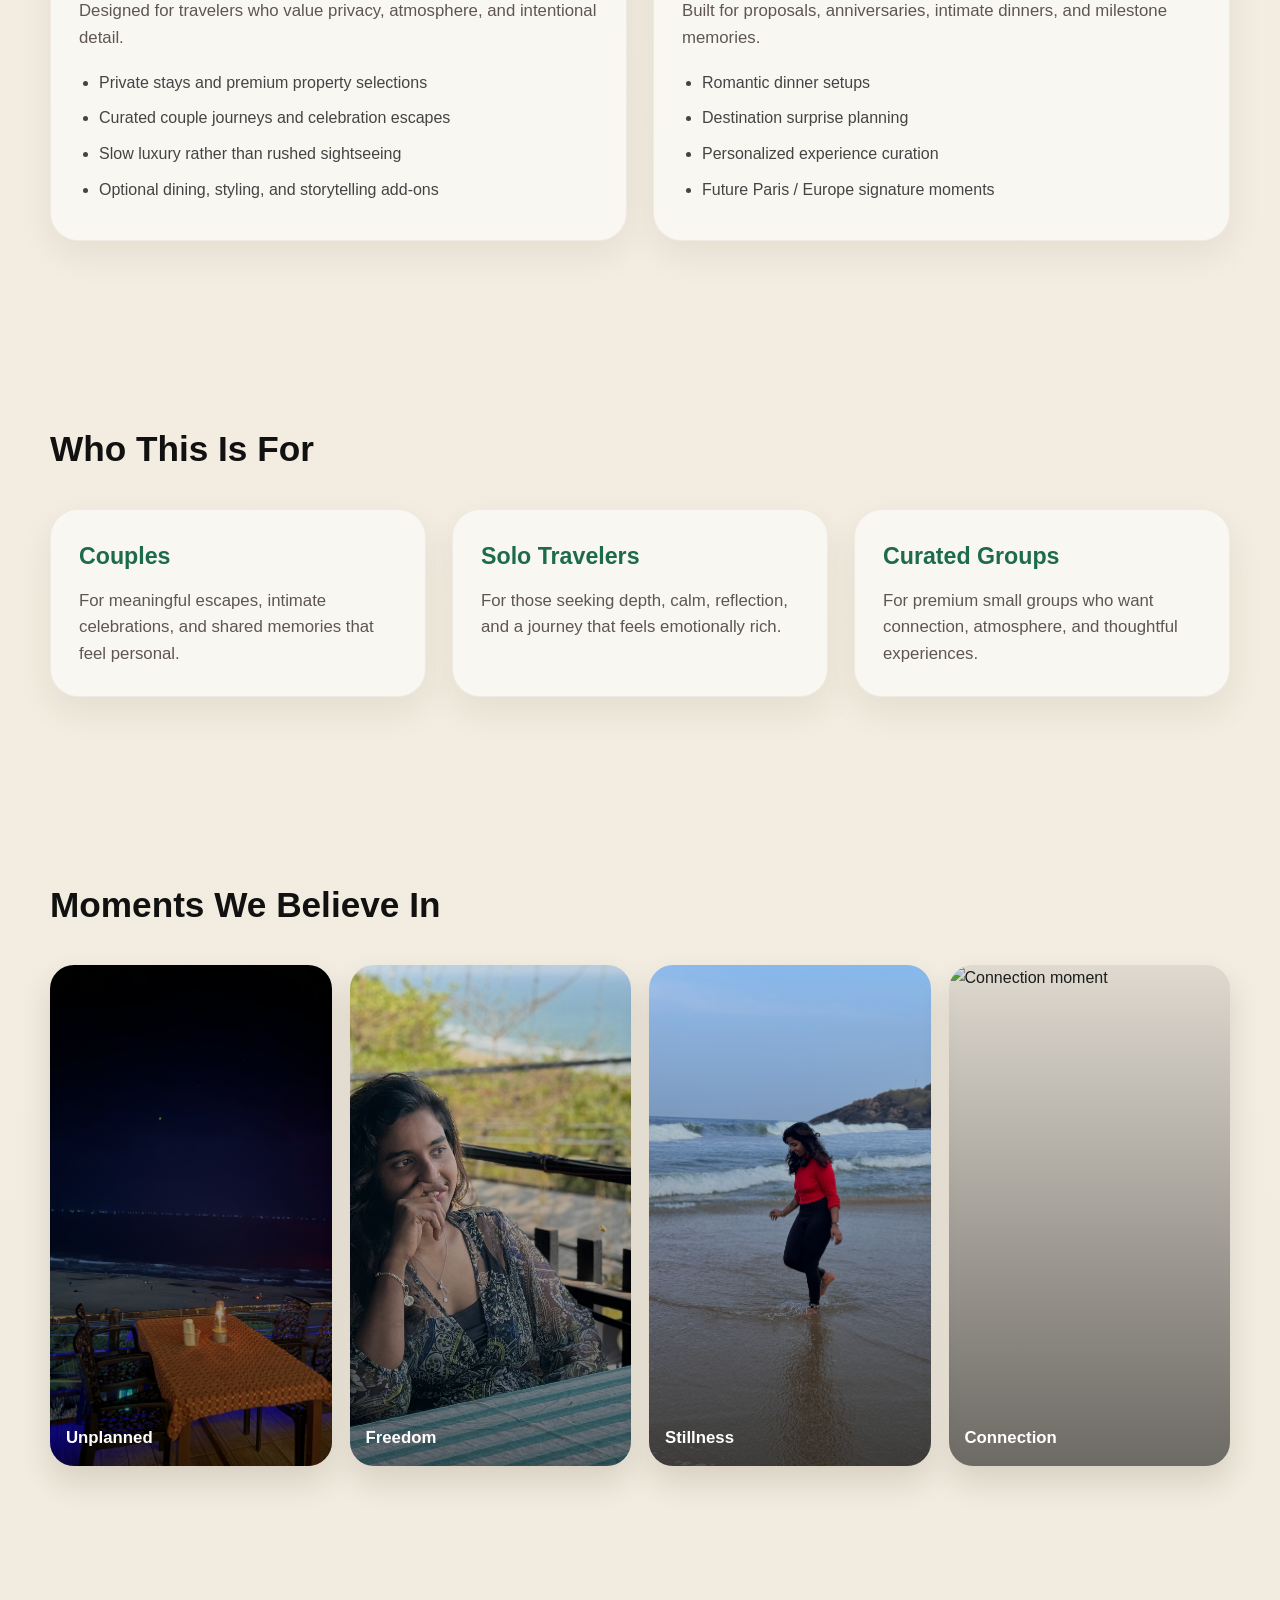
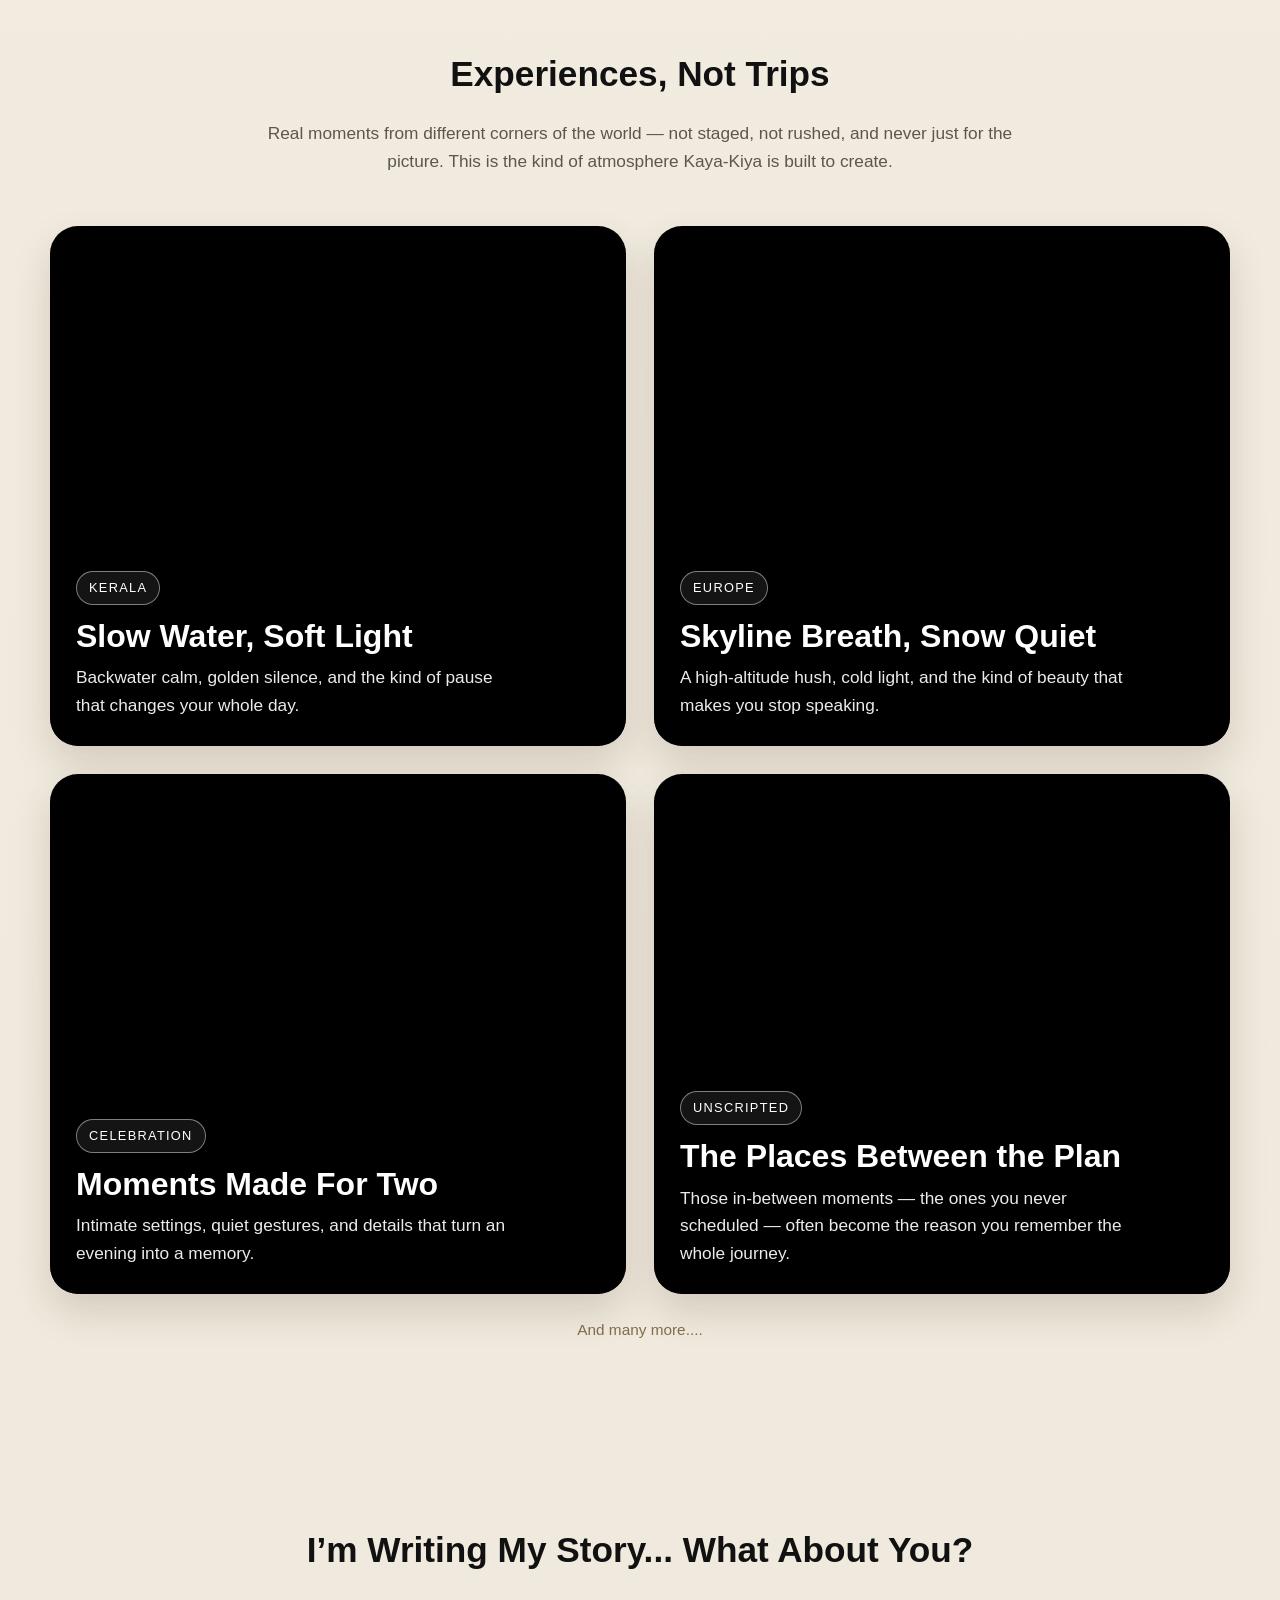
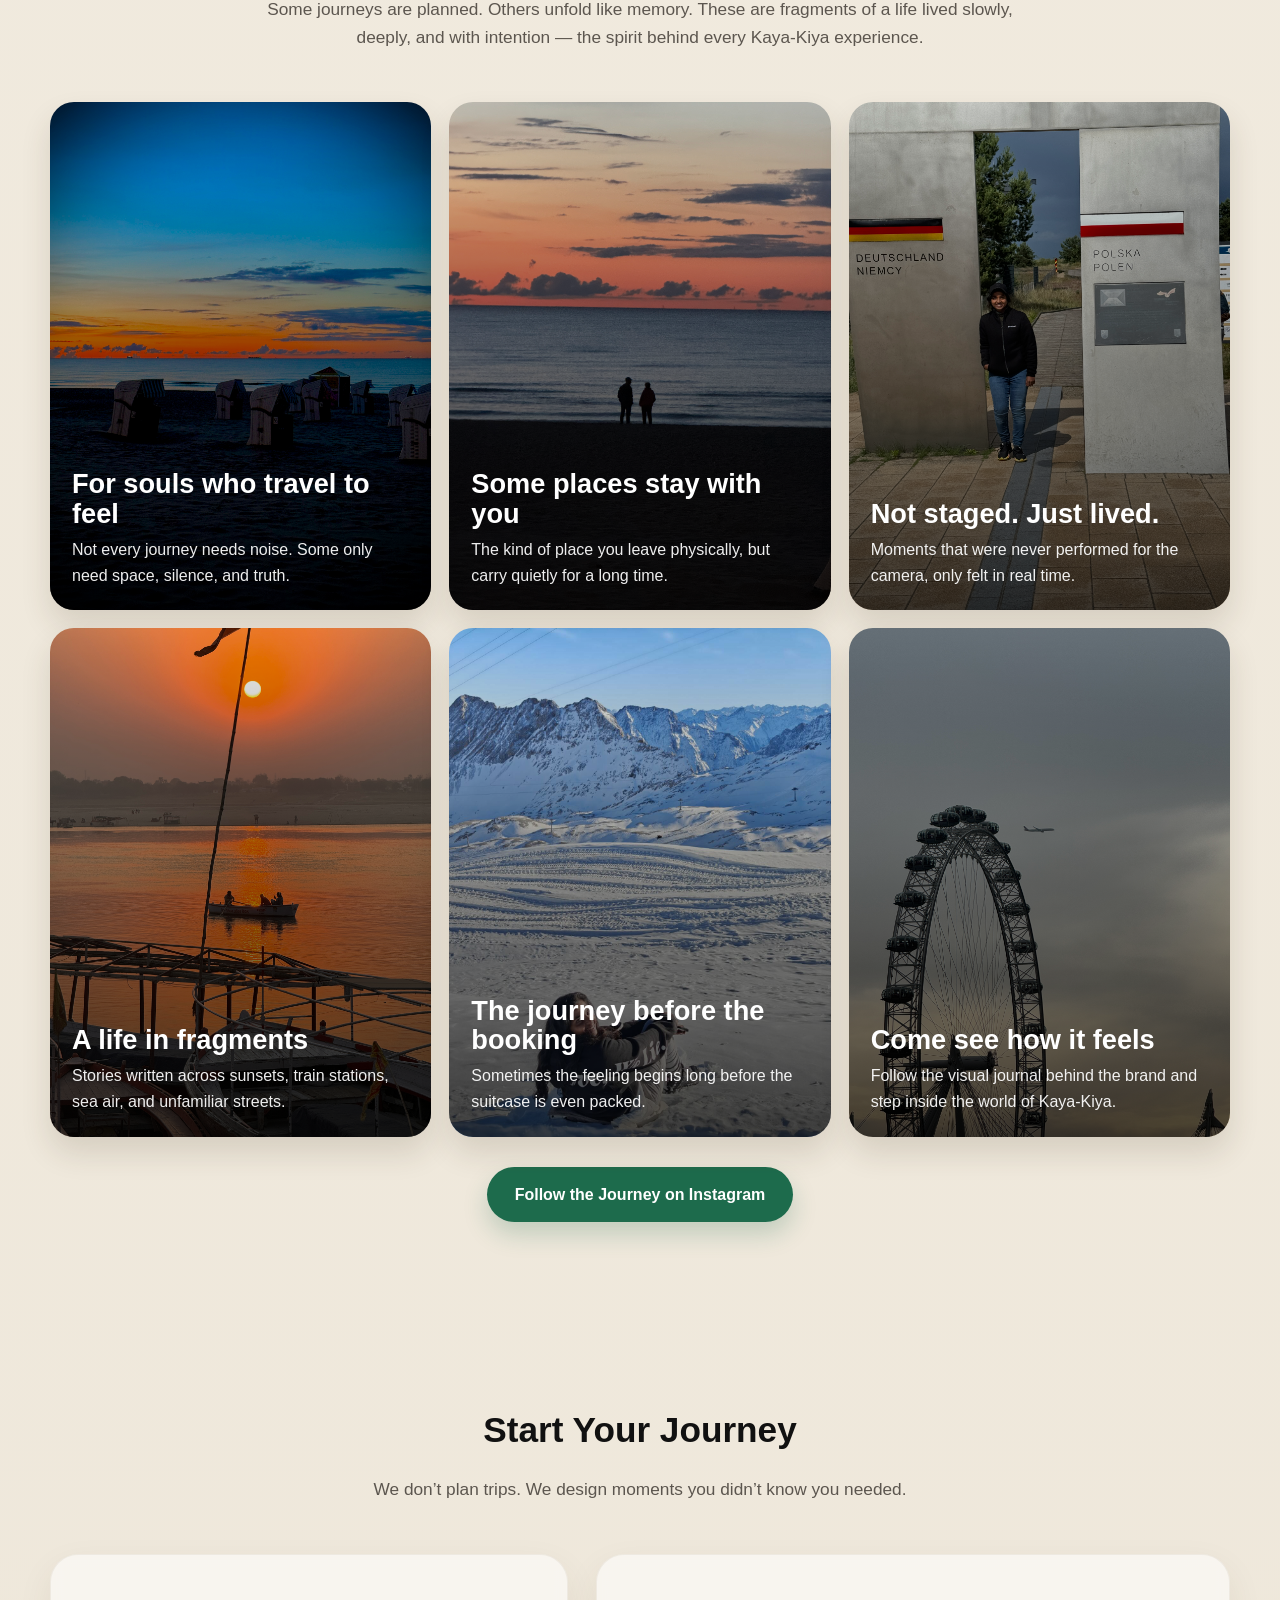
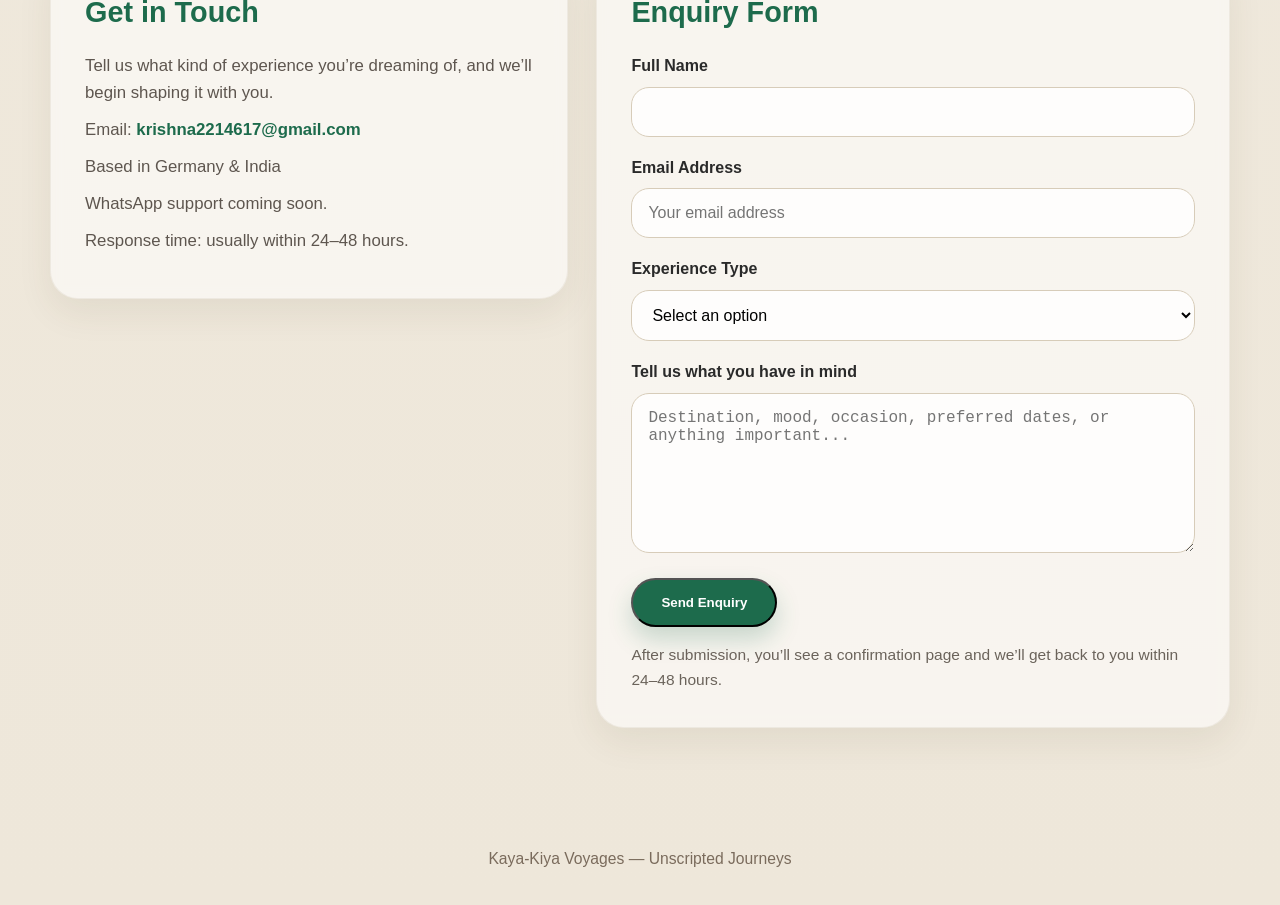
==== commit 79c9b876: "final edits v0" ====
--- a/index.html
+++ b/index.html
@@ -331,8 +331,10 @@
       object-fit: cover;
       transition: transform 0.5s ease;
     }
-
-    .gallery-item::after {
+/* Fix for balcony image */
+ .balcony-fit {
+  object-position: 28% 42%;
+}  .gallery-item::after {
       content: "";
       position: absolute;
       inset: 0;
@@ -817,7 +819,7 @@
             <span>Unplanned</span>
           </div>
           <div class="gallery-item">
-            <img src="images/gallery2.jpg" alt="Freedom moment" />
+            <img src="images/gallery2.jpg" alt="Freedom moment" class="balcony-fit" />
             <span>Freedom</span>
           </div>
           <div class="gallery-item">
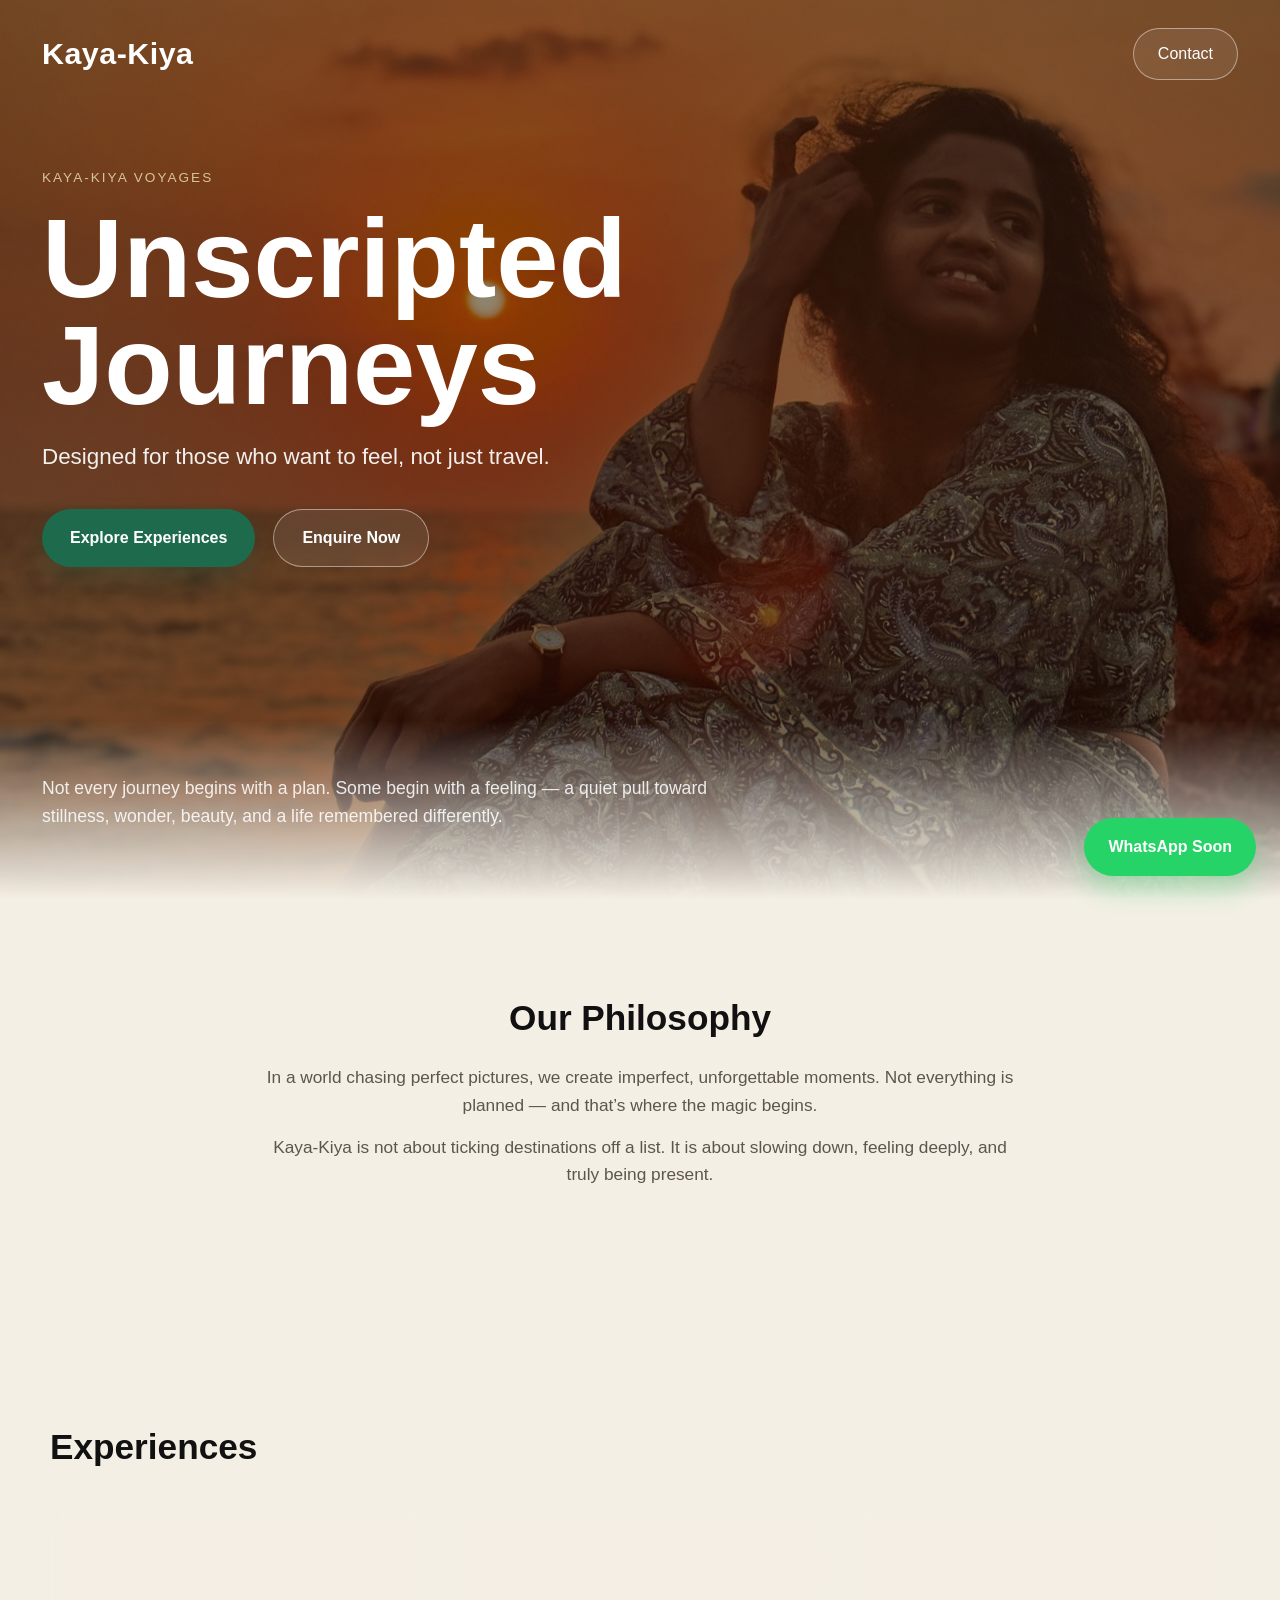
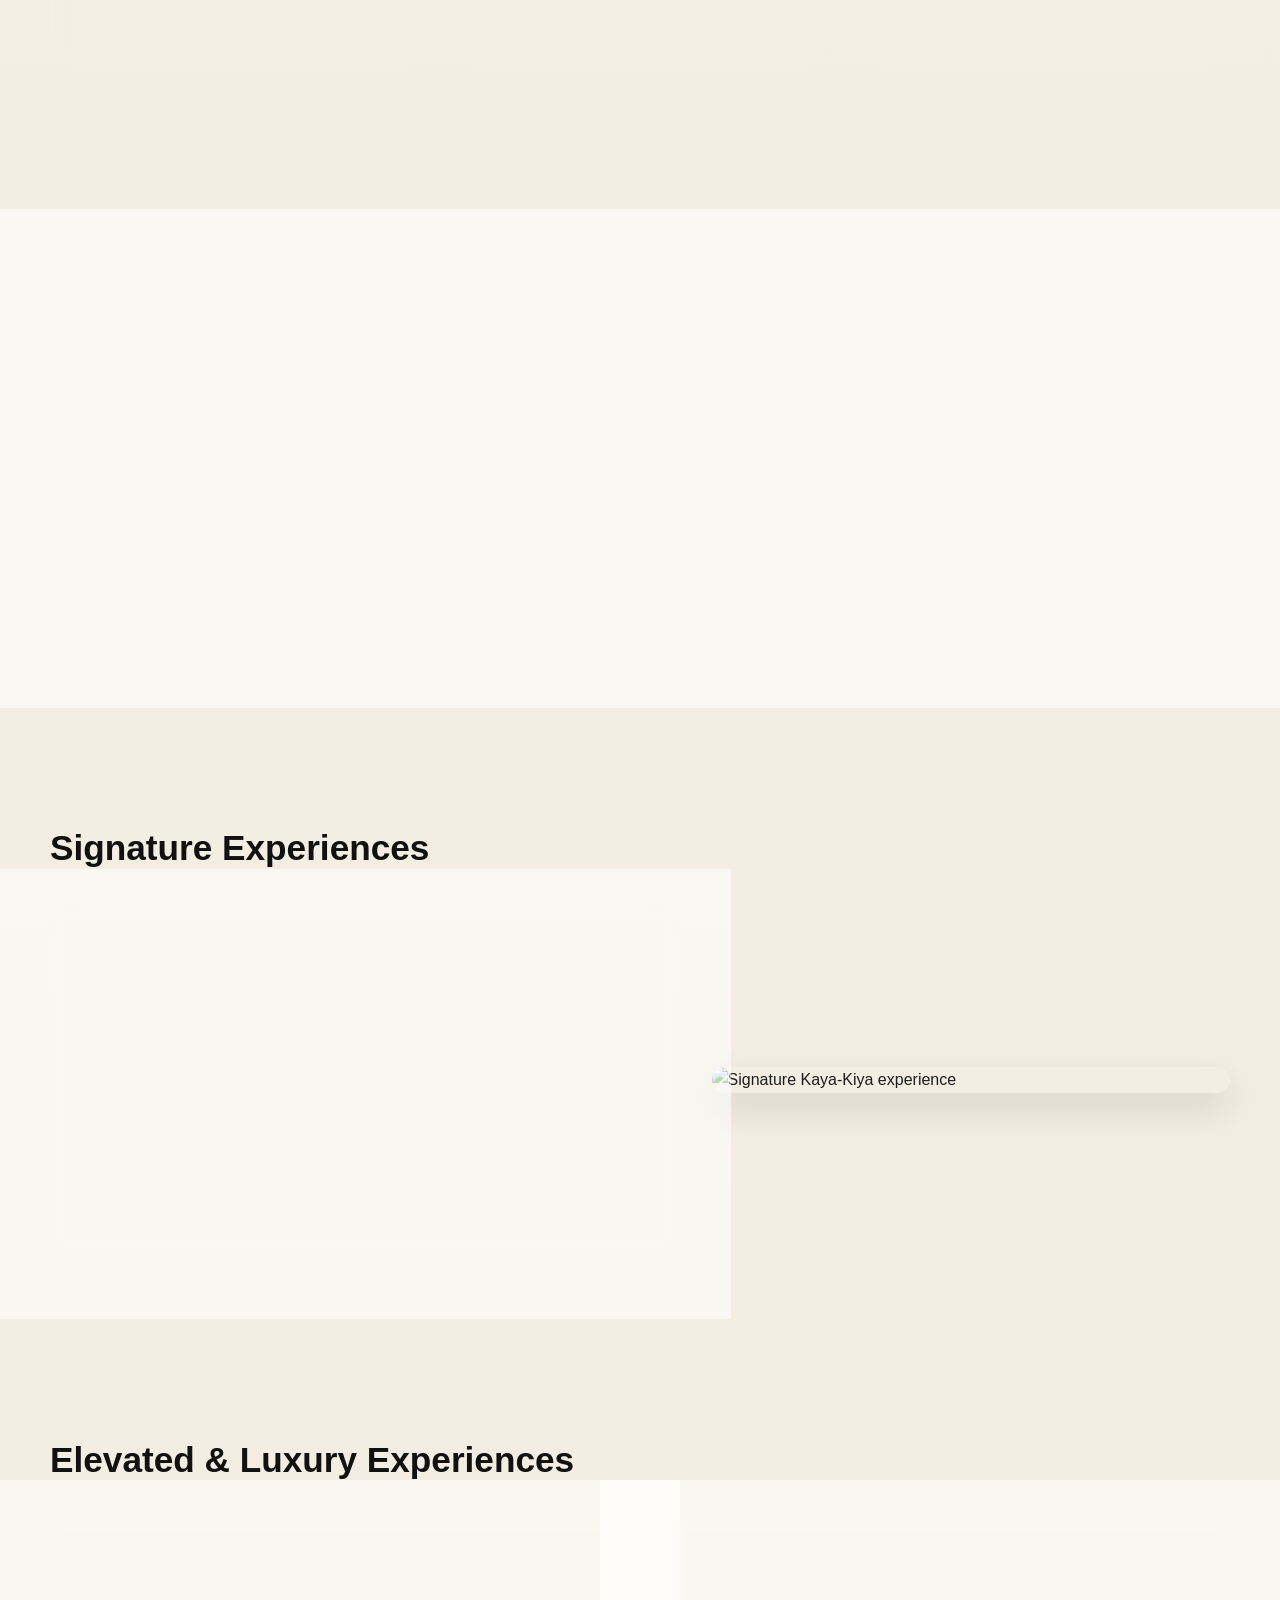
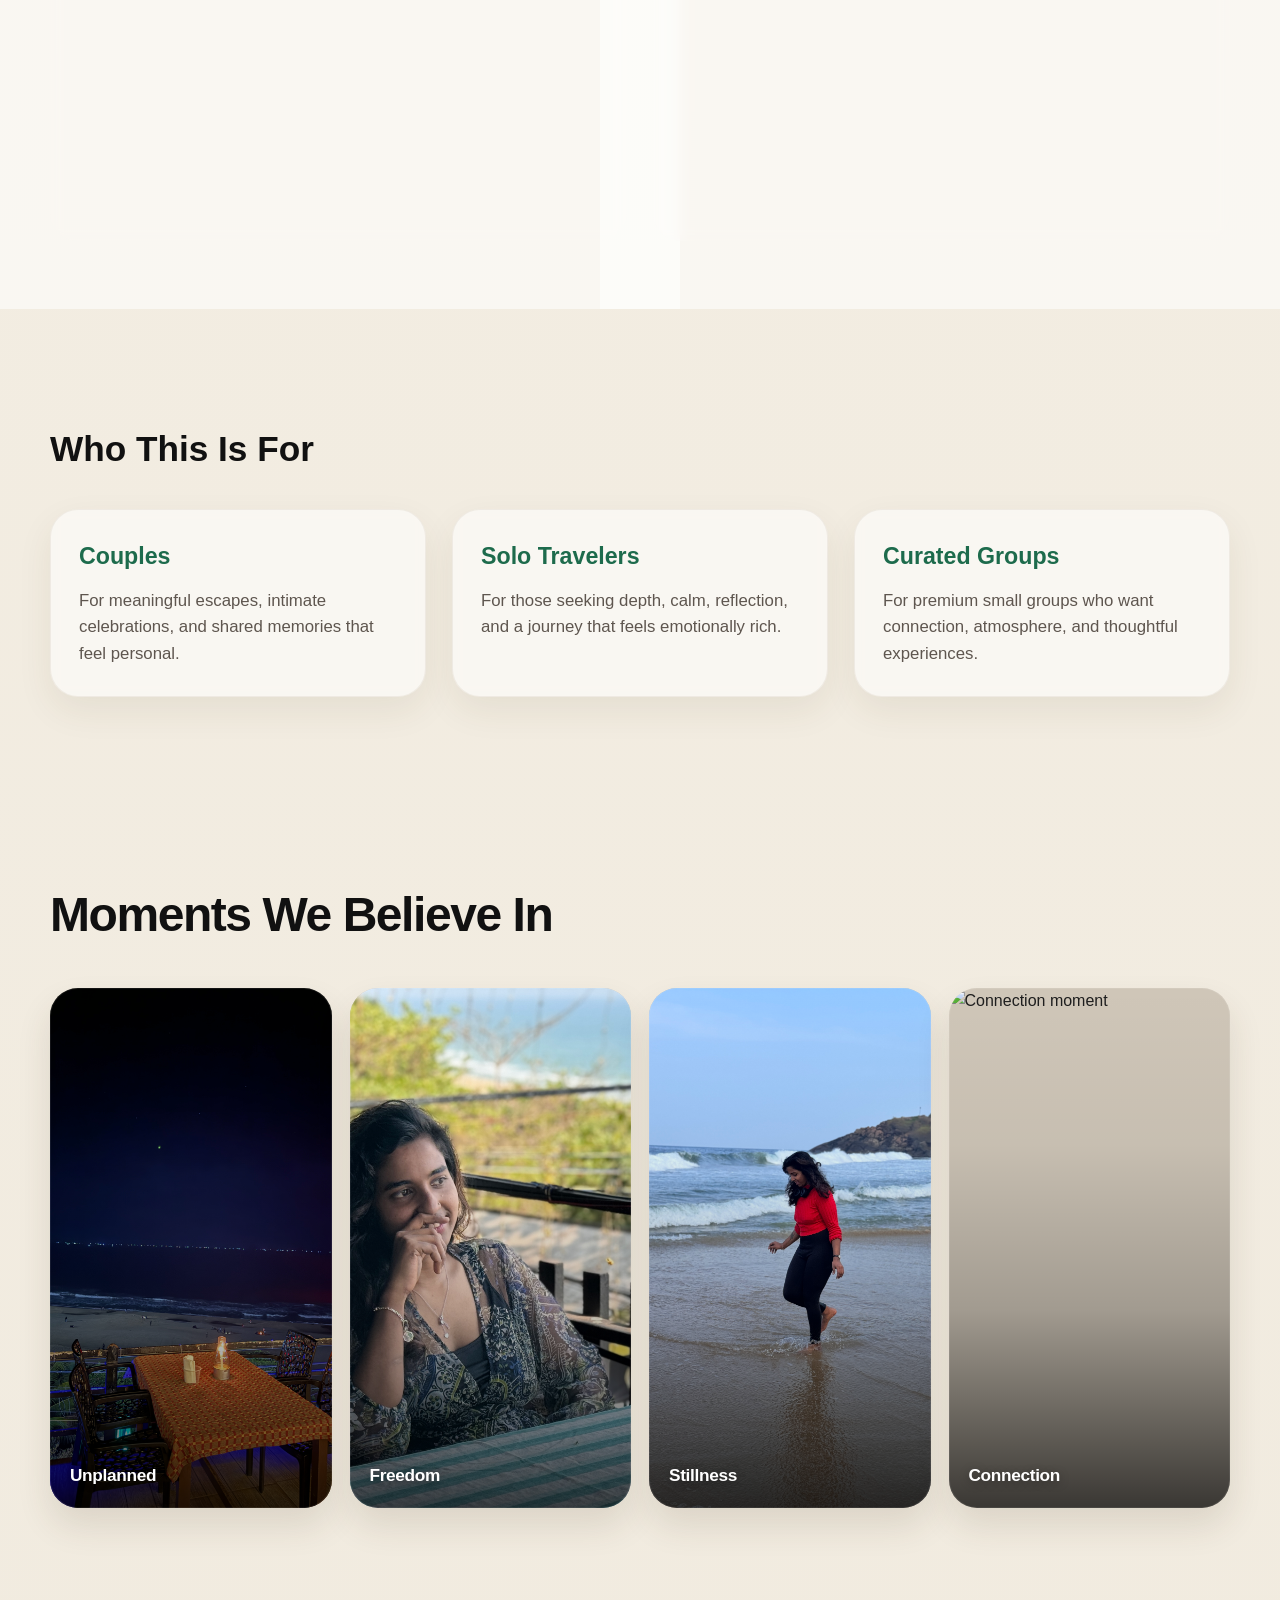
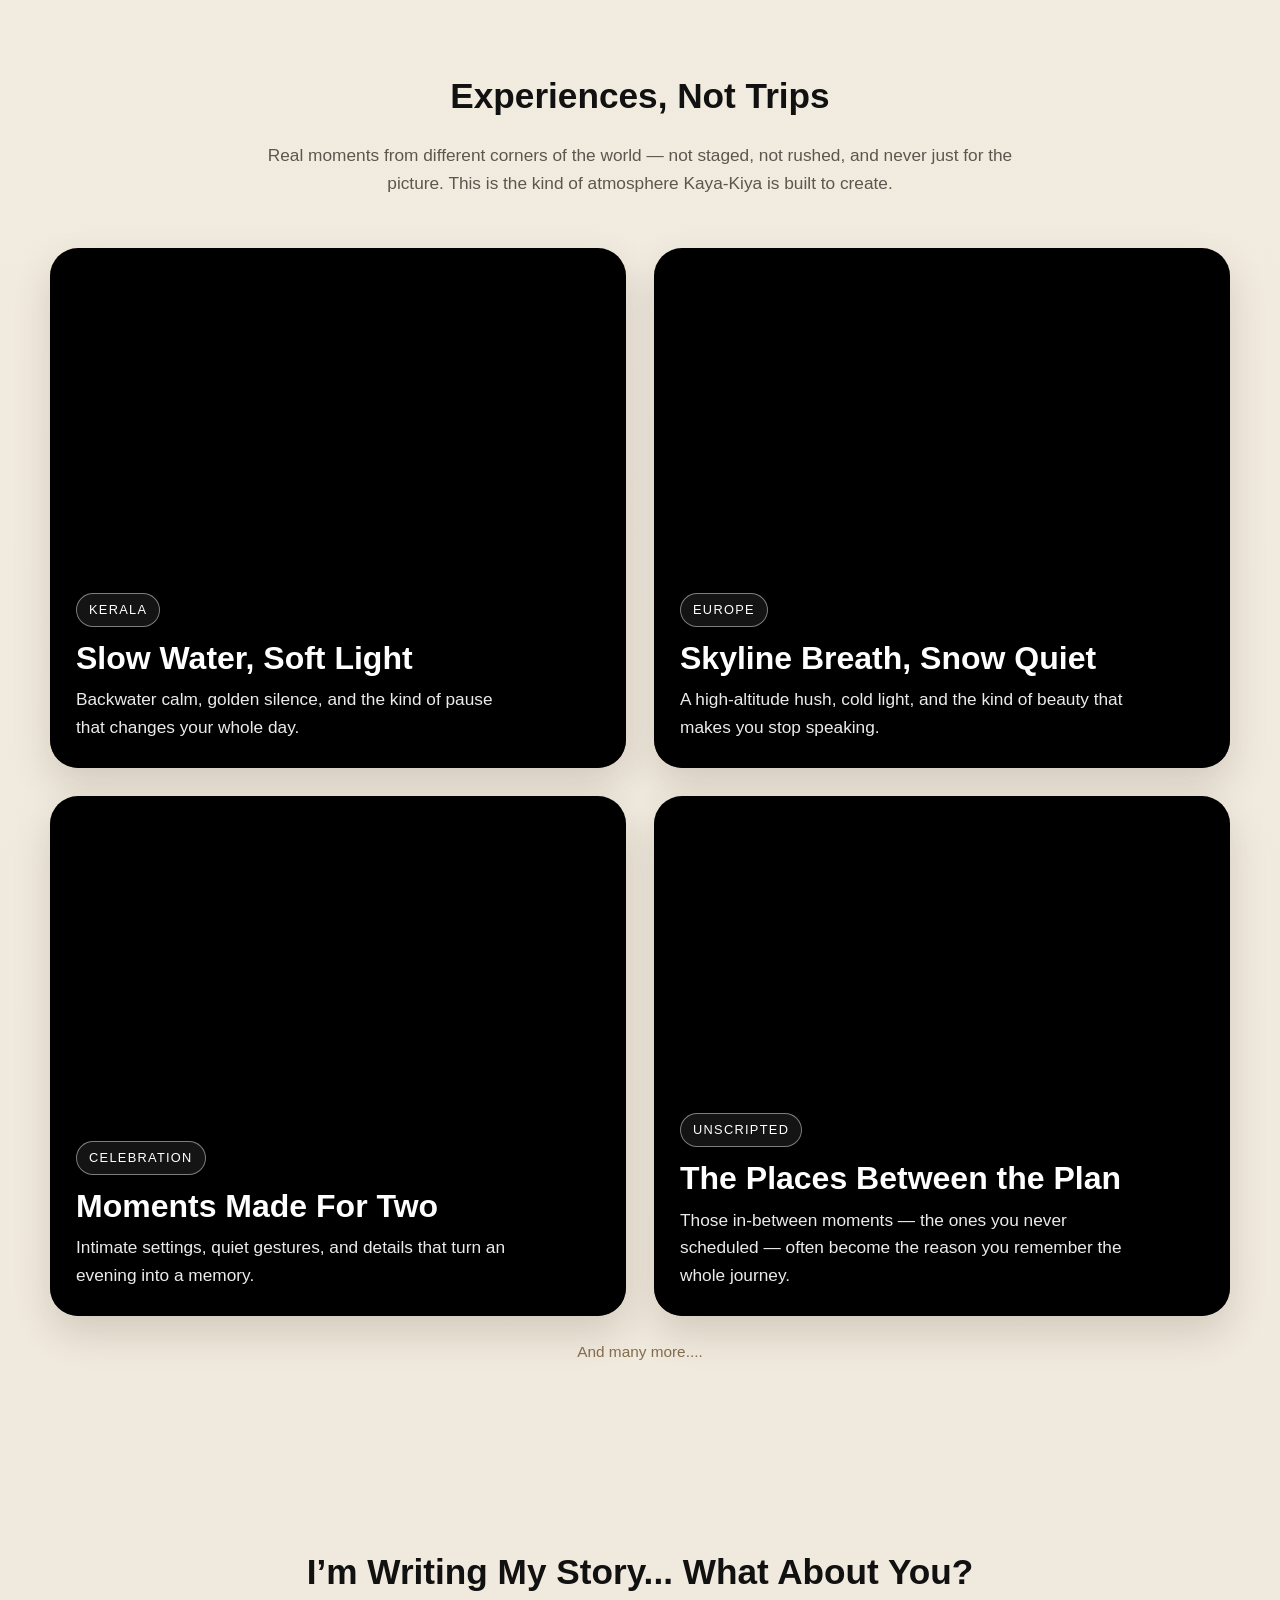
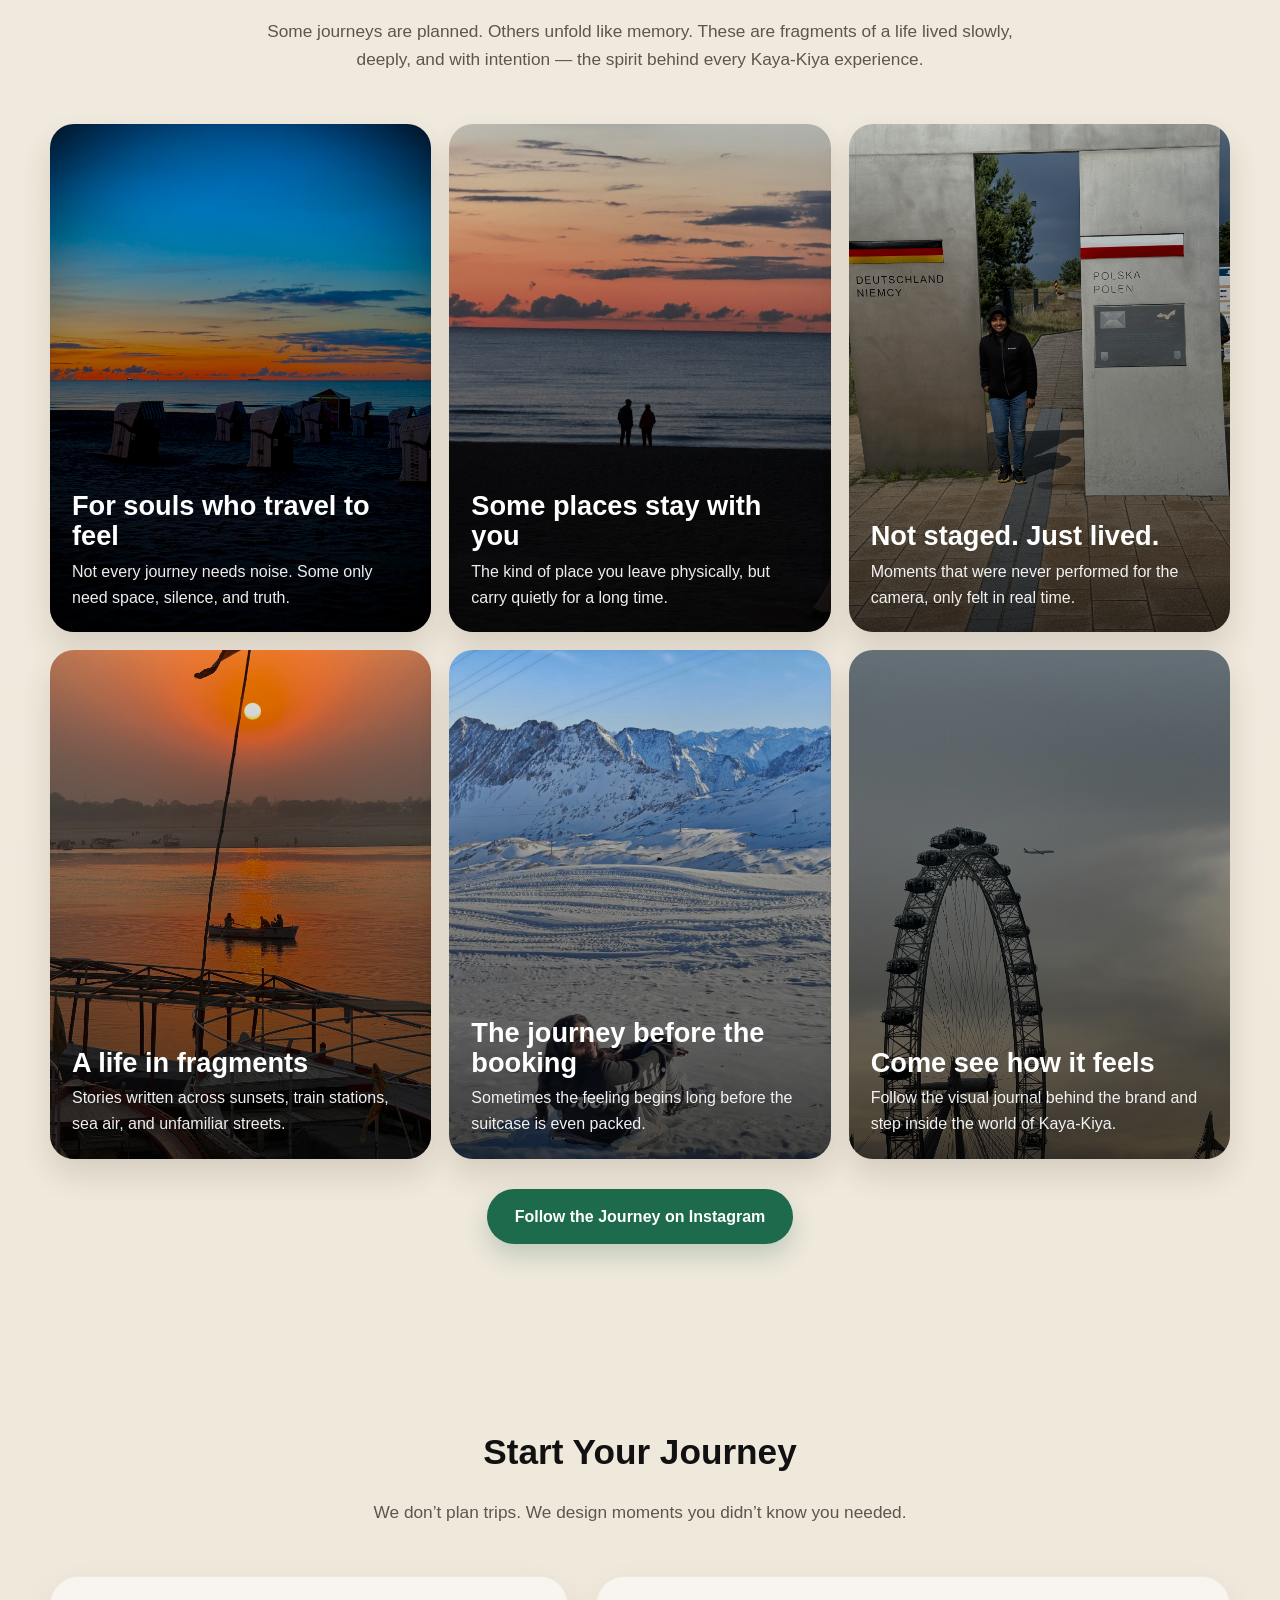
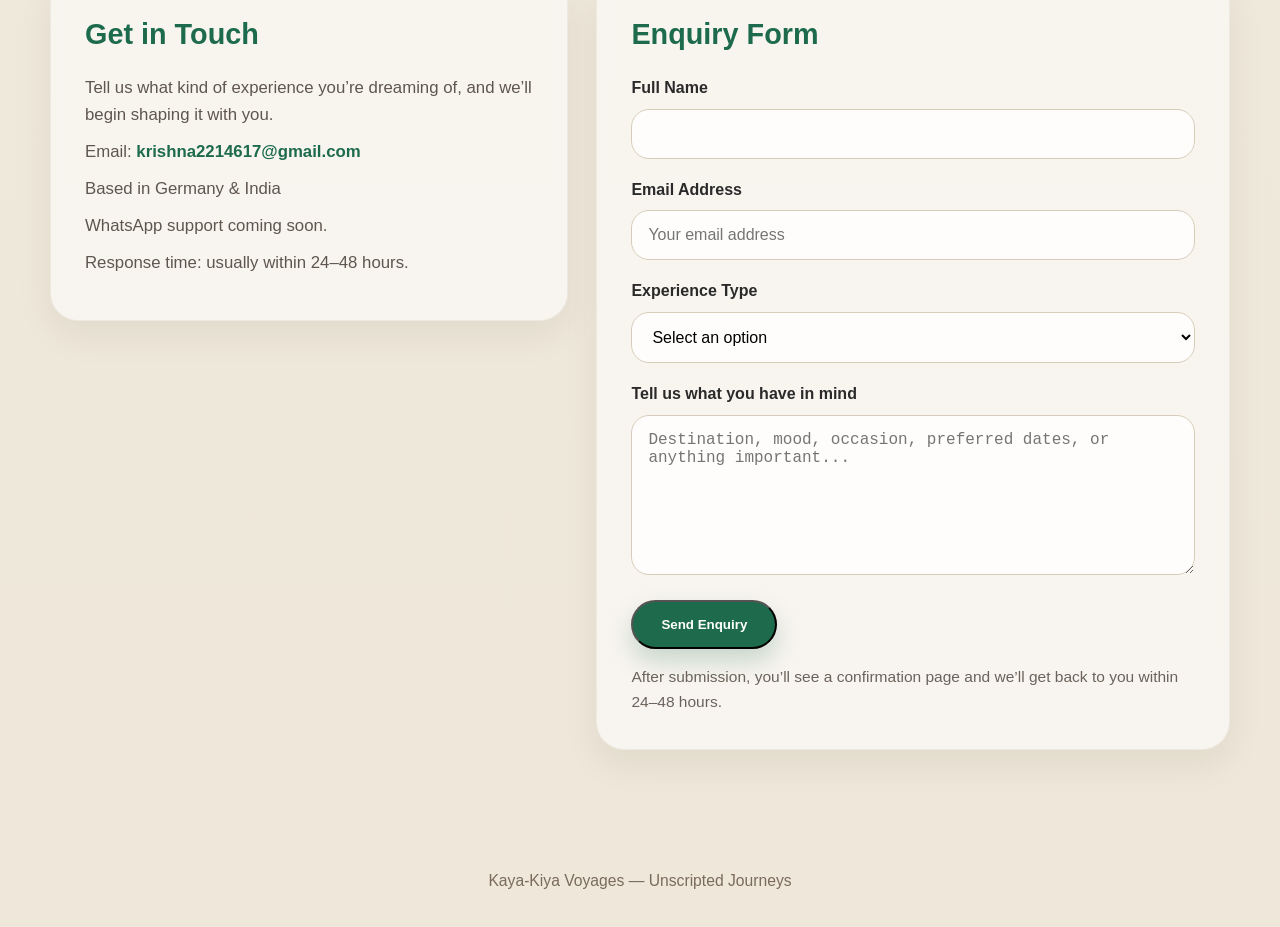
==== commit 2d8e3504: "final polish v0" ====
--- a/index.html
+++ b/index.html
@@ -310,50 +310,169 @@
       object-fit: cover;
     }
 
-    /* GALLERY */
-    .gallery-grid {
-      display: grid;
-      grid-template-columns: repeat(4, 1fr);
-      gap: 18px;
-    }
-
-    .gallery-item {
-      position: relative;
-      border-radius: 24px;
-      overflow: hidden;
-      min-height: 300px;
-      box-shadow: 0 16px 30px rgba(66, 49, 25, 0.14);
-    }
-
-    .gallery-item img {
-      width: 100%;
-      height: 100%;
-      object-fit: cover;
-      transition: transform 0.5s ease;
-    }
-/* Fix for balcony image */
- .balcony-fit {
+/* GALLERY */
+.gallery.section {
+  padding: 90px 0 70px;
+}
+
+.gallery.section h2 {
+  font-size: clamp(2rem, 4vw, 3rem);
+  margin-bottom: 34px;
+  letter-spacing: -0.03em;
+}
+
+.gallery-grid {
+  display: grid;
+  grid-template-columns: repeat(4, 1fr);
+  gap: 18px;
+}
+
+.gallery-item {
+  position: relative;
+  border-radius: 28px;
+  overflow: hidden;
+  min-height: 520px;
+  background: #cfc6b8;
+  box-shadow: 0 18px 34px rgba(66, 49, 25, 0.12);
+  transform: translateY(0);
+  transition:
+    transform 0.45s ease,
+    box-shadow 0.45s ease,
+    filter 0.45s ease;
+}
+
+.gallery-item img {
+  width: 100%;
+  height: 100%;
+  object-fit: cover;
+  display: block;
+  transition:
+    transform 0.9s ease,
+    filter 0.6s ease;
+}
+
+/* Balcony image custom crop */
+.balcony-fit {
   object-position: 28% 42%;
-}  .gallery-item::after {
-      content: "";
-      position: absolute;
-      inset: 0;
-      background: linear-gradient(to top, rgba(0,0,0,0.55), rgba(0,0,0,0.08));
-    }
-
-    .gallery-item span {
-      position: absolute;
-      left: 16px;
-      bottom: 14px;
-      color: #fff;
-      z-index: 2;
-      font-weight: 700;
-      font-size: 1.05rem;
-    }
-
-    .gallery-item:hover img {
-      transform: scale(1.05);
-    }
+}
+
+.gallery-item::before {
+  content: "";
+  position: absolute;
+  inset: 0;
+  background: linear-gradient(
+    to top,
+    rgba(0, 0, 0, 0.72) 0%,
+    rgba(0, 0, 0, 0.22) 38%,
+    rgba(0, 0, 0, 0.04) 70%,
+    rgba(0, 0, 0, 0) 100%
+  );
+  z-index: 1;
+  transition: opacity 0.45s ease;
+}
+
+.gallery-item::after {
+  content: "";
+  position: absolute;
+  inset: 0;
+  border-radius: 28px;
+  box-shadow: inset 0 0 0 1px rgba(255, 255, 255, 0.08);
+  pointer-events: none;
+  z-index: 2;
+}
+
+.gallery-item span {
+  position: absolute;
+  left: 20px;
+  bottom: 18px;
+  color: #fff;
+  z-index: 3;
+  font-weight: 700;
+  font-size: 1.08rem;
+  letter-spacing: -0.02em;
+  text-shadow: 0 2px 10px rgba(0, 0, 0, 0.35);
+  transition:
+    transform 0.45s ease,
+    opacity 0.45s ease;
+}
+
+.gallery-item:hover {
+  transform: translateY(-8px);
+  box-shadow: 0 24px 46px rgba(66, 49, 25, 0.18);
+}
+
+.gallery-item:hover img {
+  transform: scale(1.06);
+  filter: brightness(1.04) saturate(1.04);
+}
+
+.gallery-item:hover::before {
+  opacity: 0.9;
+}
+
+.gallery-item:hover span {
+  transform: translateY(-3px);
+}
+
+.gallery-item:nth-child(1) {
+  animation: galleryReveal 0.8s ease both;
+}
+.gallery-item:nth-child(2) {
+  animation: galleryReveal 0.8s ease 0.08s both;
+}
+.gallery-item:nth-child(3) {
+  animation: galleryReveal 0.8s ease 0.16s both;
+}
+.gallery-item:nth-child(4) {
+  animation: galleryReveal 0.8s ease 0.24s both;
+}
+
+@keyframes galleryReveal {
+  from {
+    opacity: 0;
+    transform: translateY(22px);
+  }
+  to {
+    opacity: 1;
+    transform: translateY(0);
+  }
+}
+
+@media (max-width: 1100px) {
+  .gallery-grid {
+    grid-template-columns: repeat(2, 1fr);
+  }
+
+  .gallery-item {
+    min-height: 440px;
+  }
+}
+
+@media (max-width: 680px) {
+  .gallery.section {
+    padding: 70px 0 50px;
+  }
+
+  .gallery-grid {
+    grid-template-columns: 1fr;
+    gap: 16px;
+  }
+
+  .gallery-item {
+    min-height: 420px;
+    border-radius: 24px;
+  }
+
+  .gallery-item::after {
+    border-radius: 24px;
+  }
+
+  .gallery-item span {
+    left: 16px;
+    bottom: 16px;
+    font-size: 1rem;
+  }
+}
 
     /* VIDEO GRID */
     .video-grid {
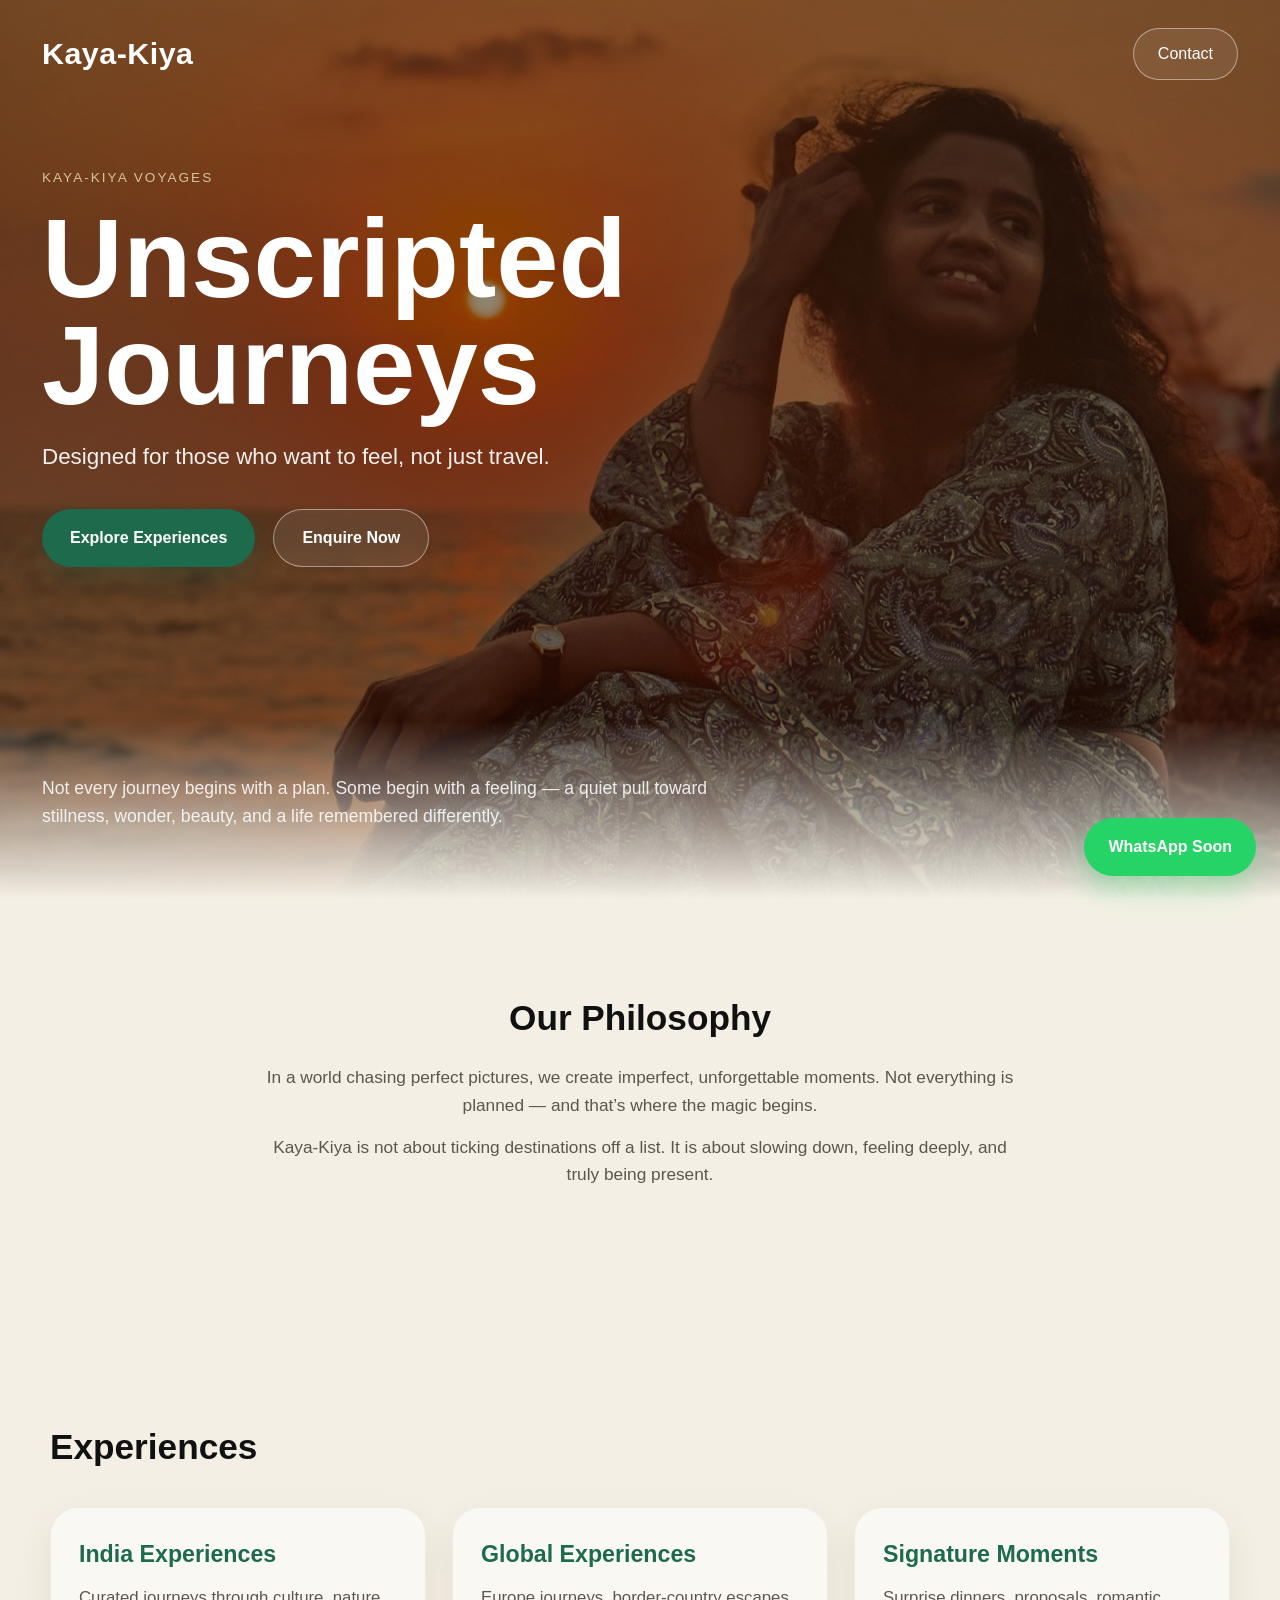
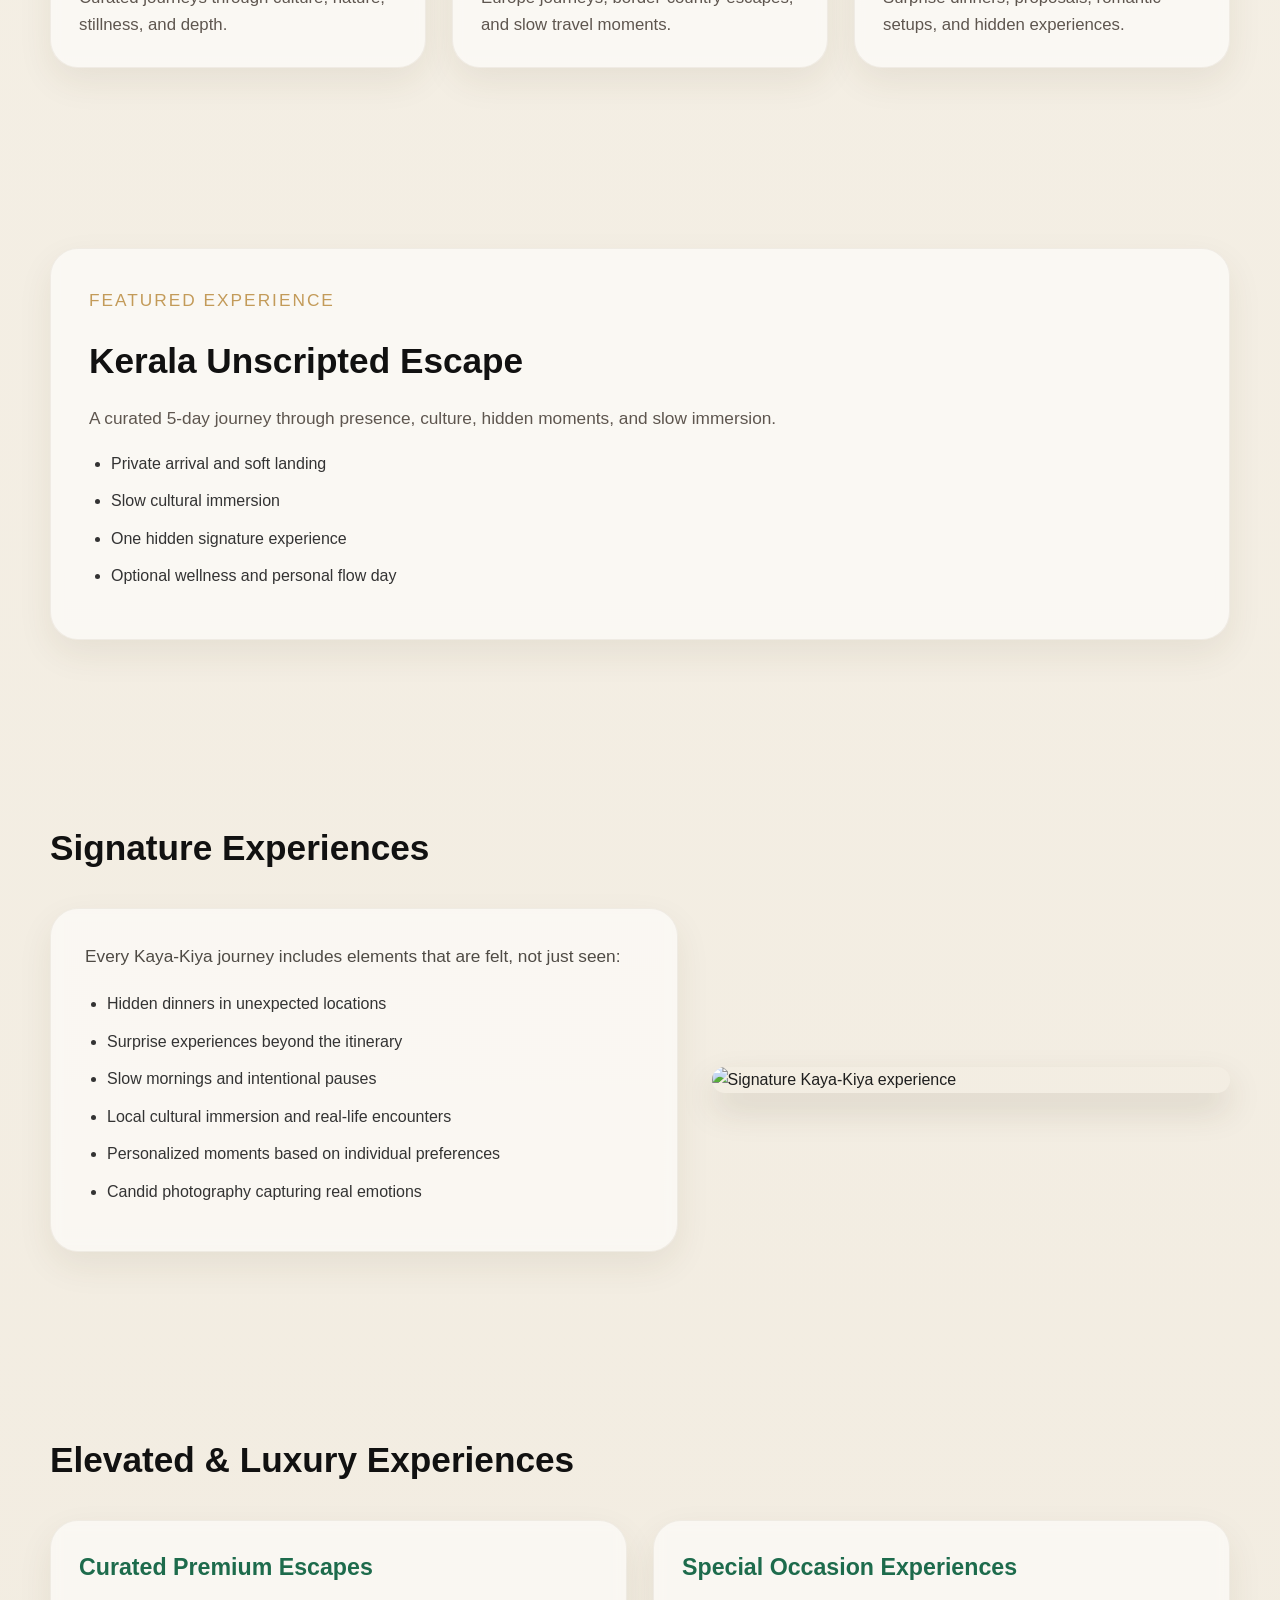
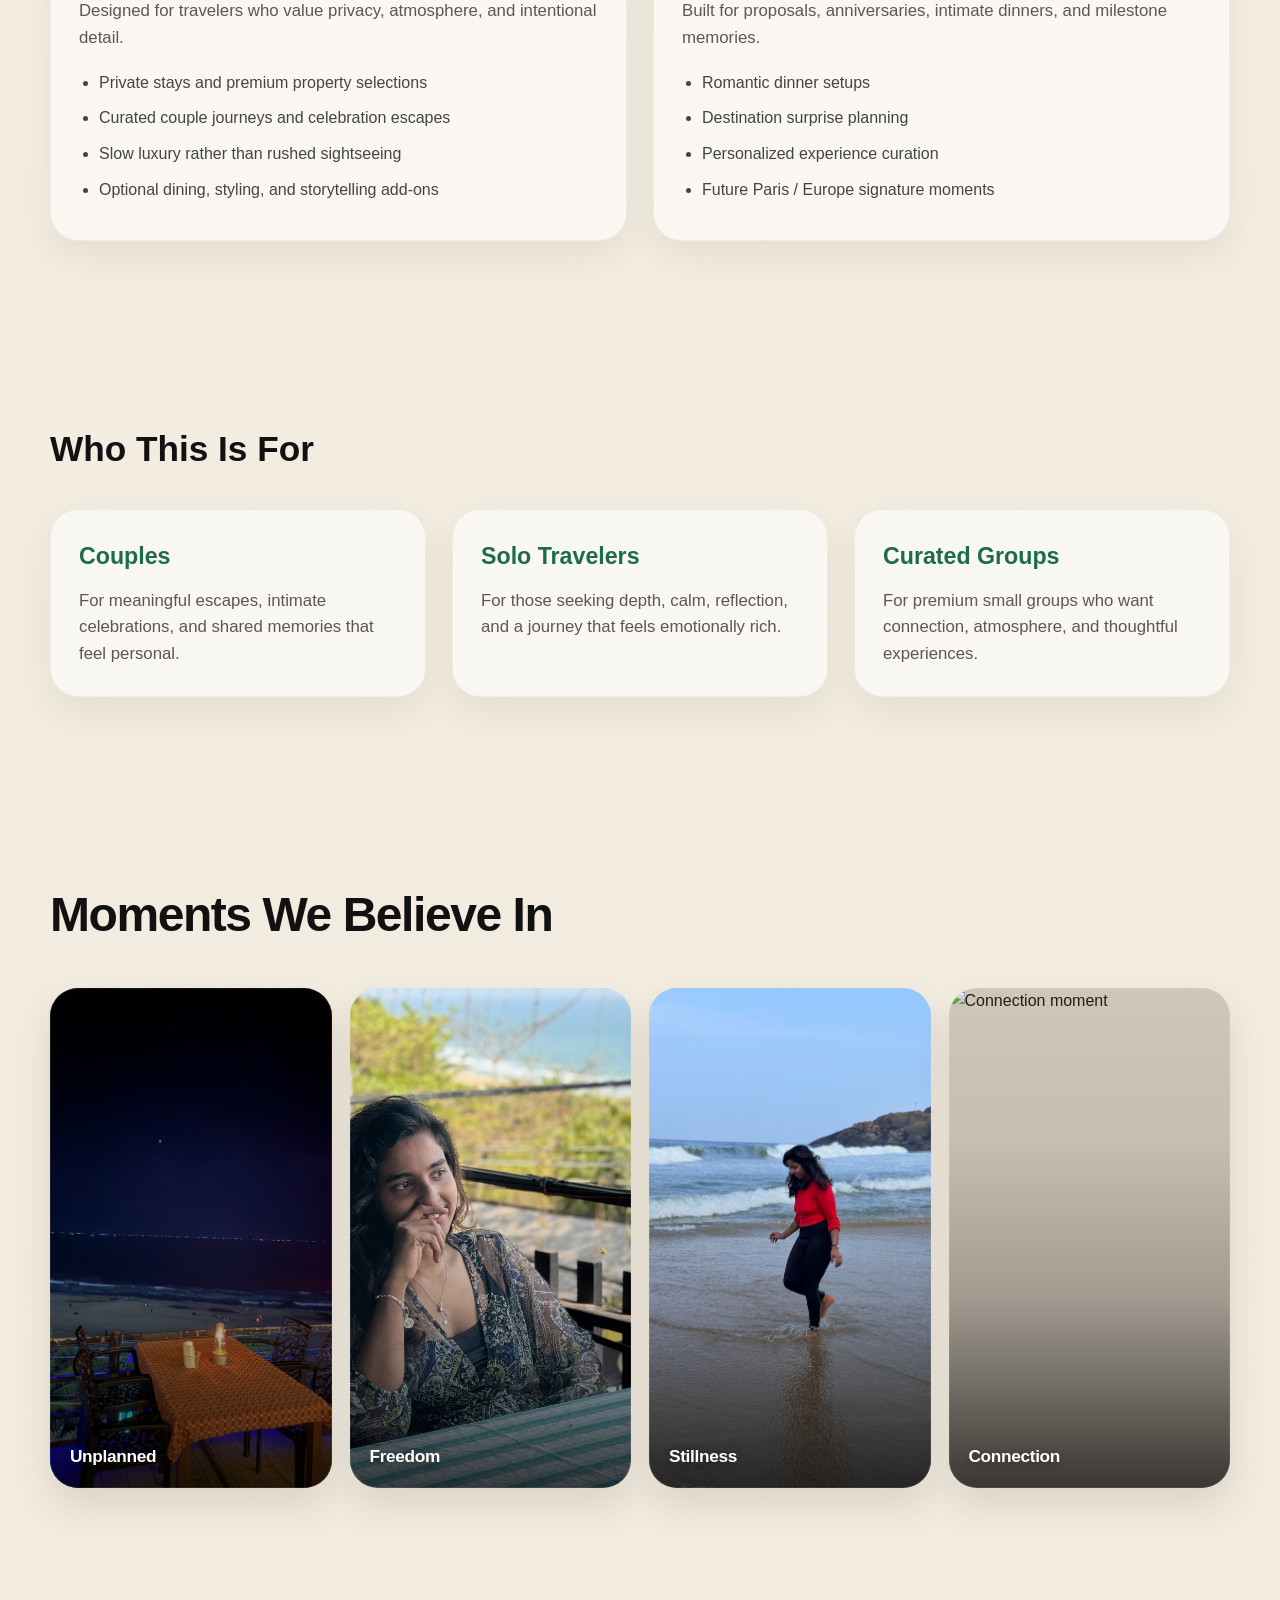
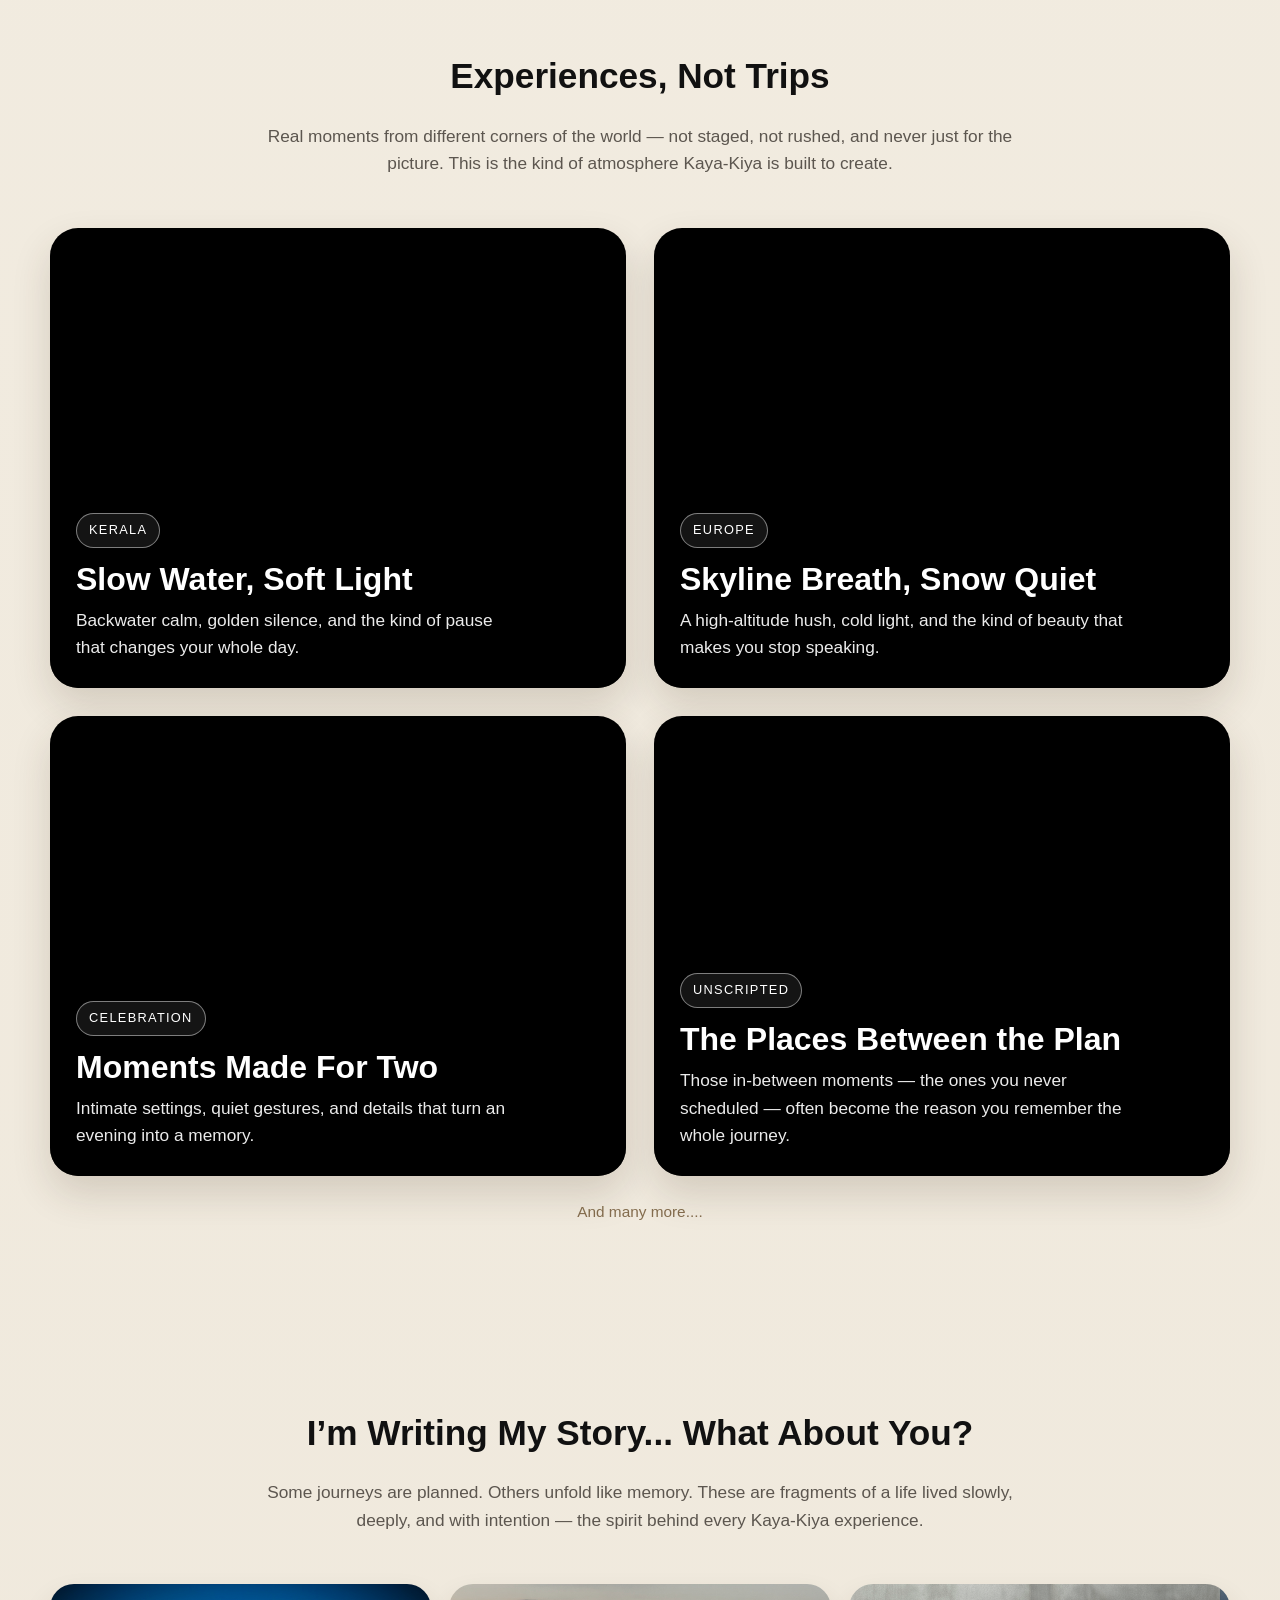
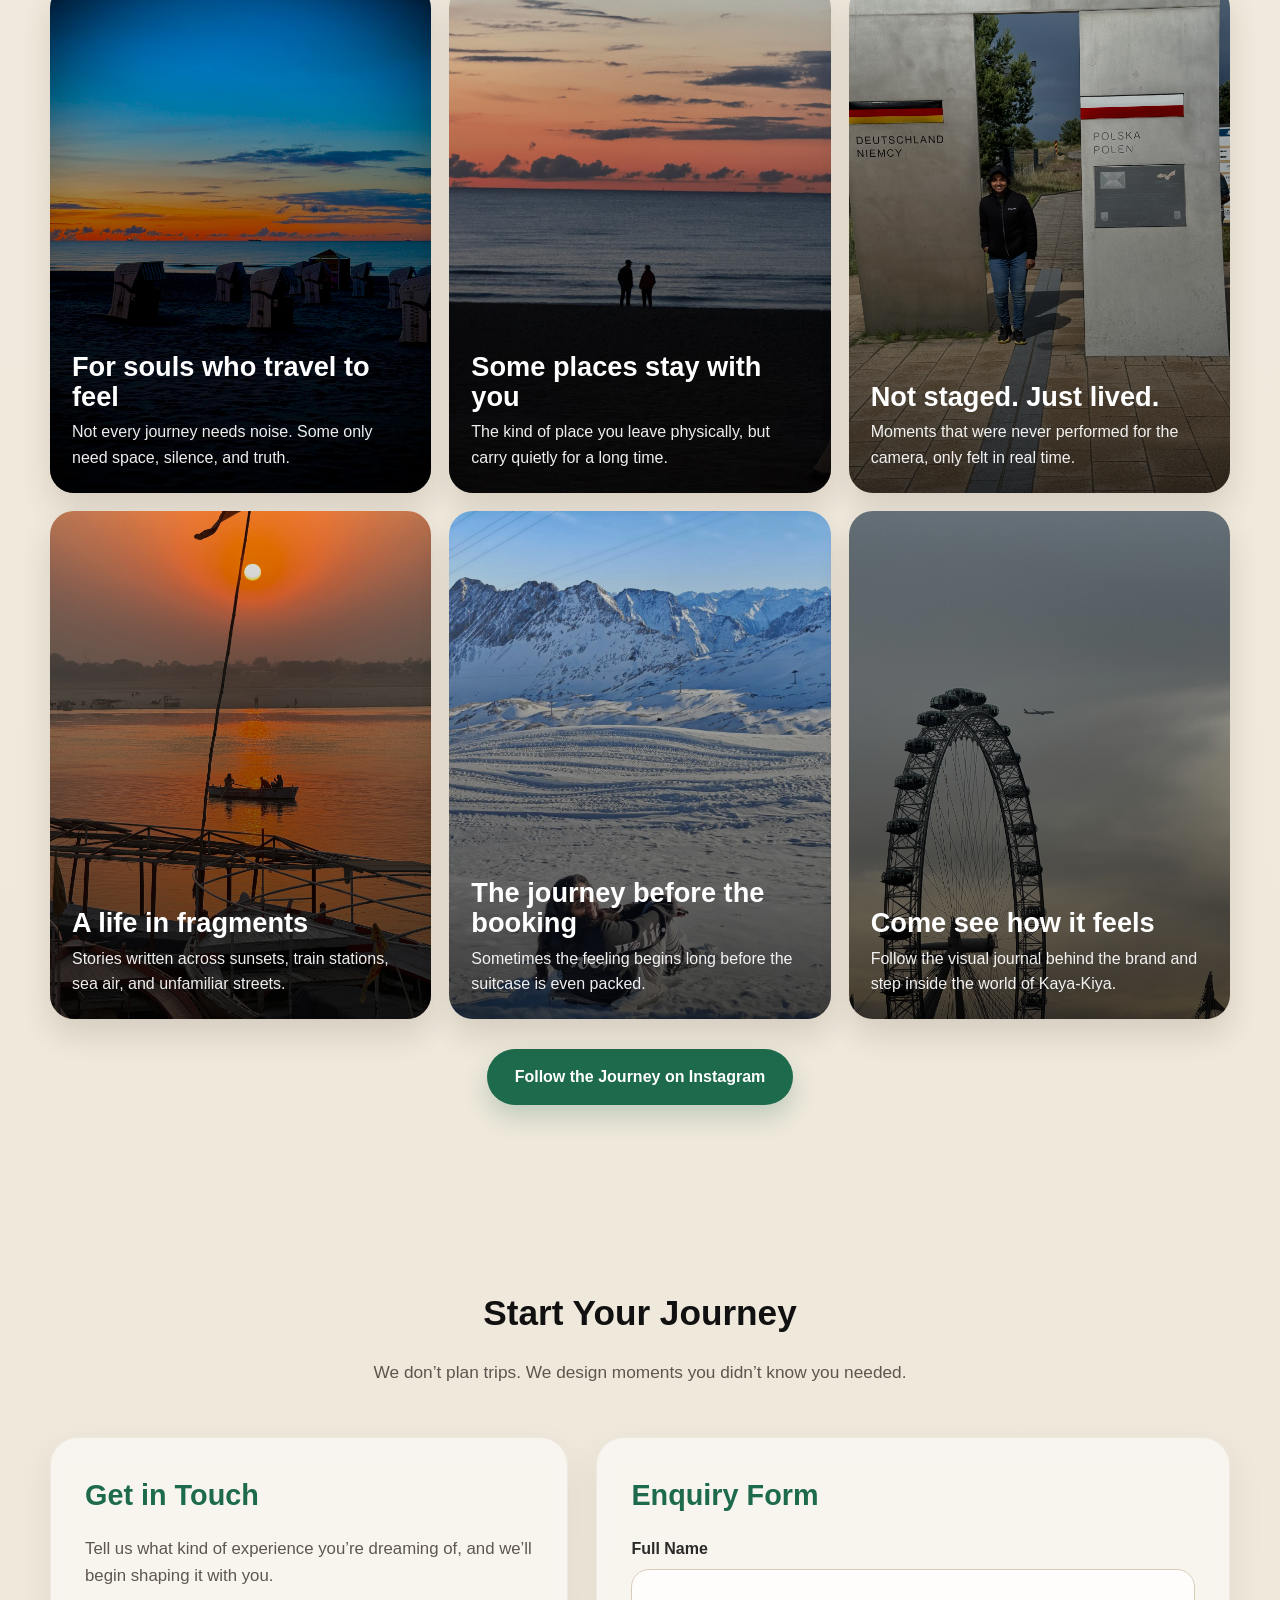
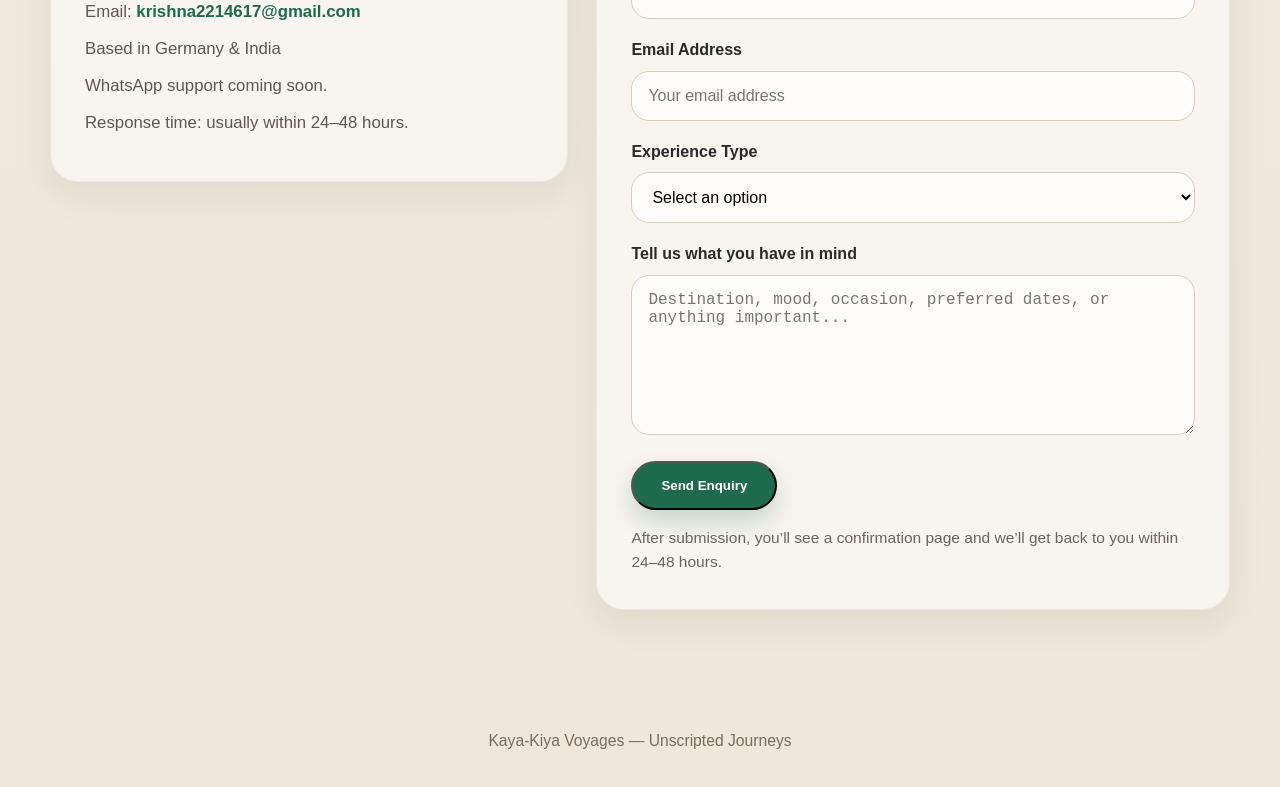
==== commit 4684e045: "final polish v.0" ====
--- a/index.html
+++ b/index.html
@@ -309,7 +309,6 @@
       height: 100%;
       object-fit: cover;
     }
-
 /* GALLERY */
 .gallery.section {
   padding: 90px 0 70px;
@@ -331,7 +330,7 @@
   position: relative;
   border-radius: 28px;
   overflow: hidden;
-  min-height: 520px;
+  min-height: 460px;
   background: #cfc6b8;
   box-shadow: 0 18px 34px rgba(66, 49, 25, 0.12);
   transform: translateY(0);
@@ -351,7 +350,6 @@
     filter 0.6s ease;
 }
 
-/* Balcony image custom crop */
 .balcony-fit {
   object-position: 28% 42%;
 }
@@ -473,7 +471,6 @@
     font-size: 1rem;
   }
 }
-
     /* VIDEO GRID */
     .video-grid {
       display: grid;
@@ -485,7 +482,7 @@
       position: relative;
       border-radius: 28px;
       overflow: hidden;
-      min-height: 520px;
+      min-height: 460px;
       box-shadow: 0 18px 38px rgba(60, 45, 23, 0.16);
       background: #000;
     }
@@ -928,30 +925,33 @@
       </div>
     </section>
 
-    <section class="gallery section">
-      <div class="container">
-        <h2>Moments We Believe In</h2>
-
-        <div class="gallery-grid">
-          <div class="gallery-item">
-            <img src="images/gallery1.jpg" alt="Unplanned moment" />
-            <span>Unplanned</span>
-          </div>
-          <div class="gallery-item">
-            <img src="images/gallery2.jpg" alt="Freedom moment" class="balcony-fit" />
-            <span>Freedom</span>
-          </div>
-          <div class="gallery-item">
-            <img src="images/gallery3.jpg" alt="Stillness moment" />
-            <span>Stillness</span>
-          </div>
-          <div class="gallery-item">
-            <img src="images/gallery4.jpg" alt="Connection moment" />
-            <span>Connection</span>
-          </div>
-        </div>
-      </div>
-    </section>
+ <section class="gallery section">
+  <div class="container">
+    <h2>Moments We Believe In</h2>
+
+    <div class="gallery-grid">
+      <div class="gallery-item">
+        <img src="images/gallery1.jpg" alt="Unplanned moment" />
+        <span>Unplanned</span>
+      </div>
+
+      <div class="gallery-item">
+        <img src="images/gallery2.jpg" alt="Freedom moment" class="balcony-fit" />
+        <span>Freedom</span>
+      </div>
+
+      <div class="gallery-item">
+        <img src="images/gallery3.jpg" alt="Stillness moment" />
+        <span>Stillness</span>
+      </div>
+
+      <div class="gallery-item">
+        <img src="images/gallery4.jpg" alt="Connection moment" />
+        <span>Connection</span>
+      </div>
+    </div>
+  </div>
+</section>
 
     <section class="video-story section">
       <div class="container">
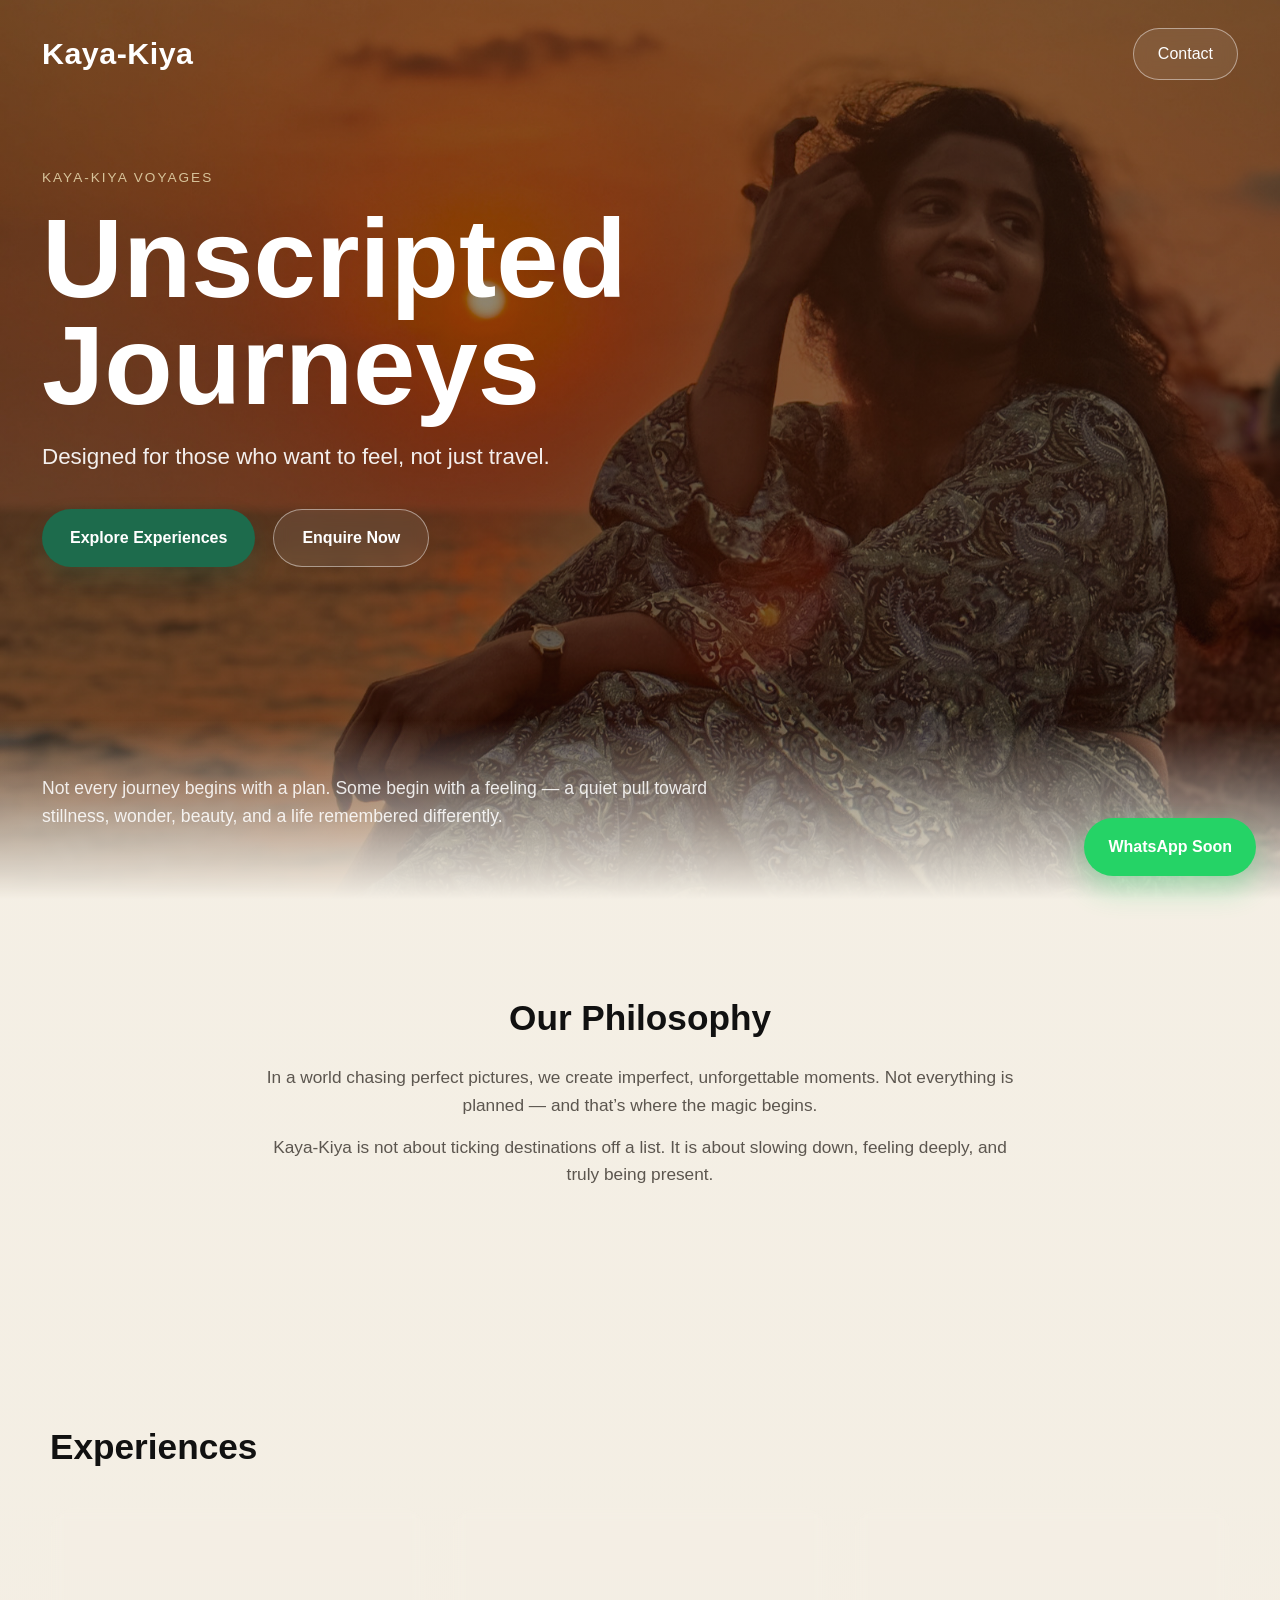
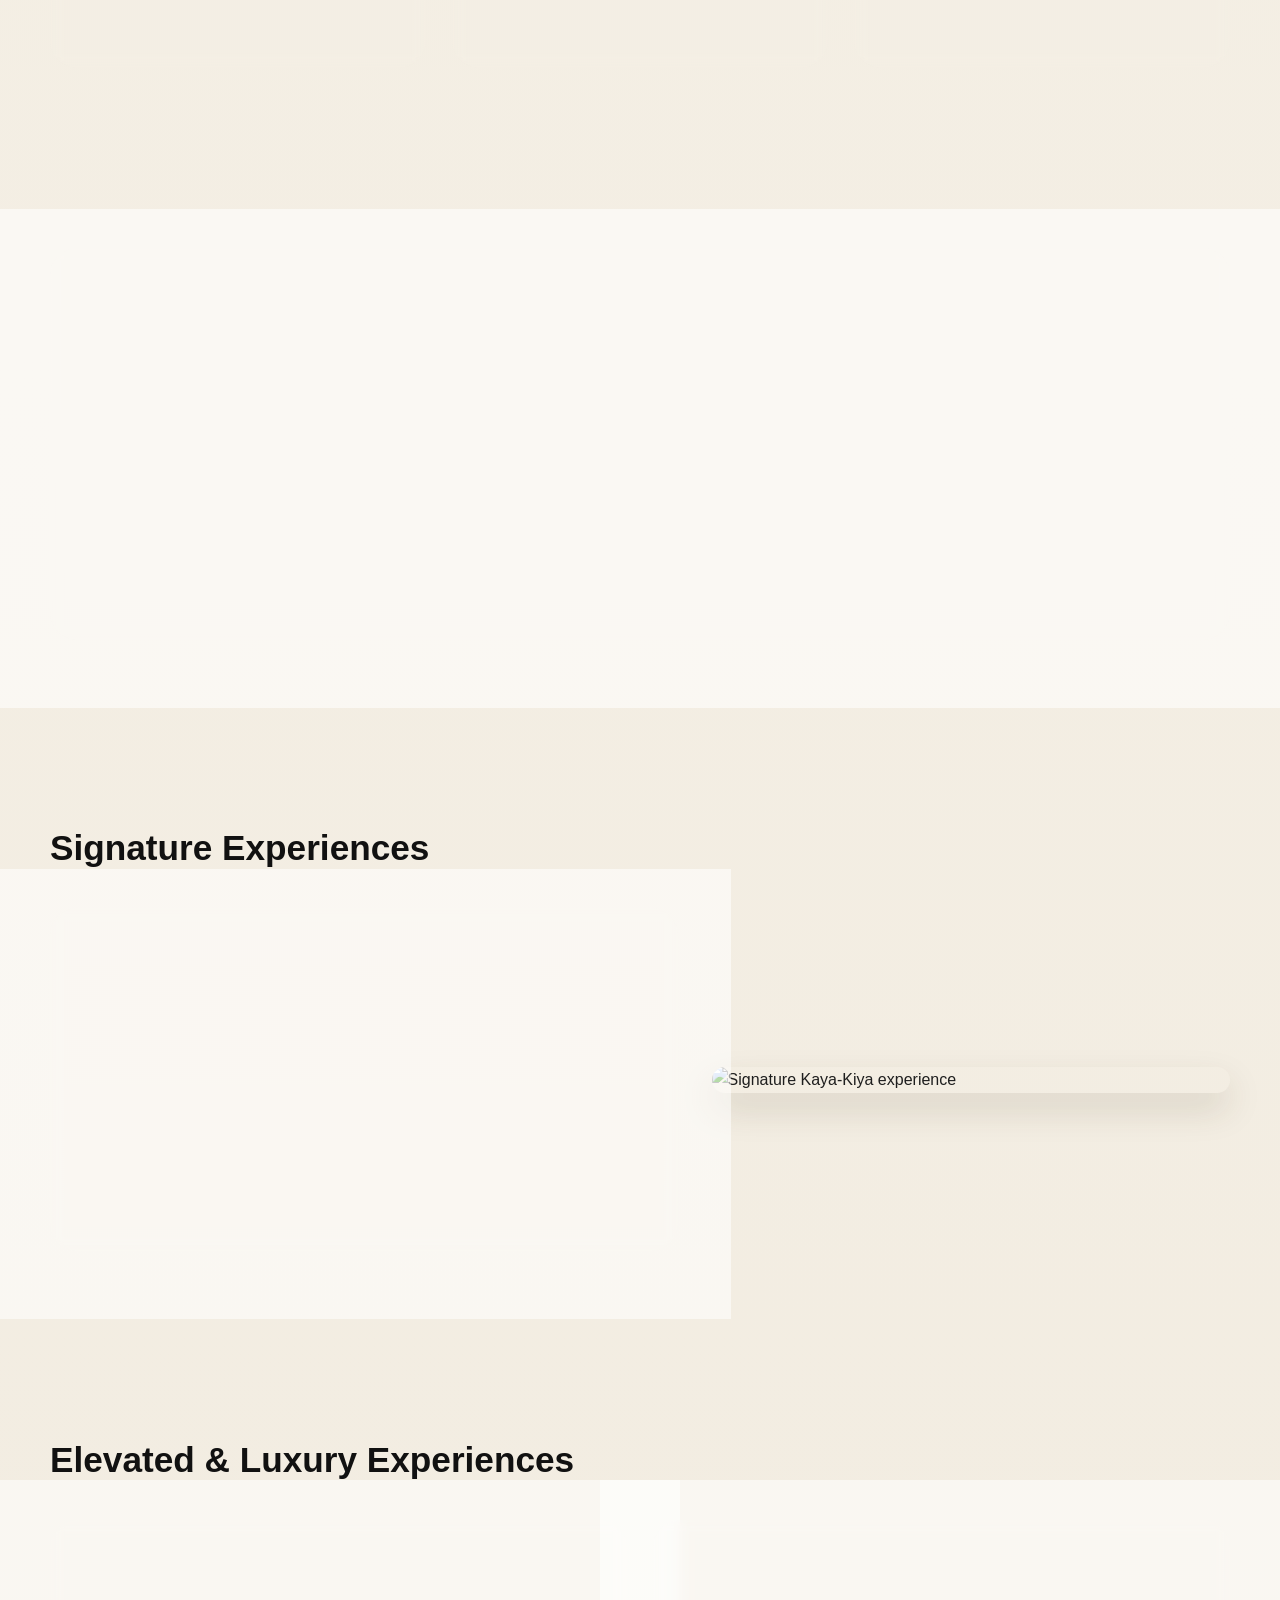
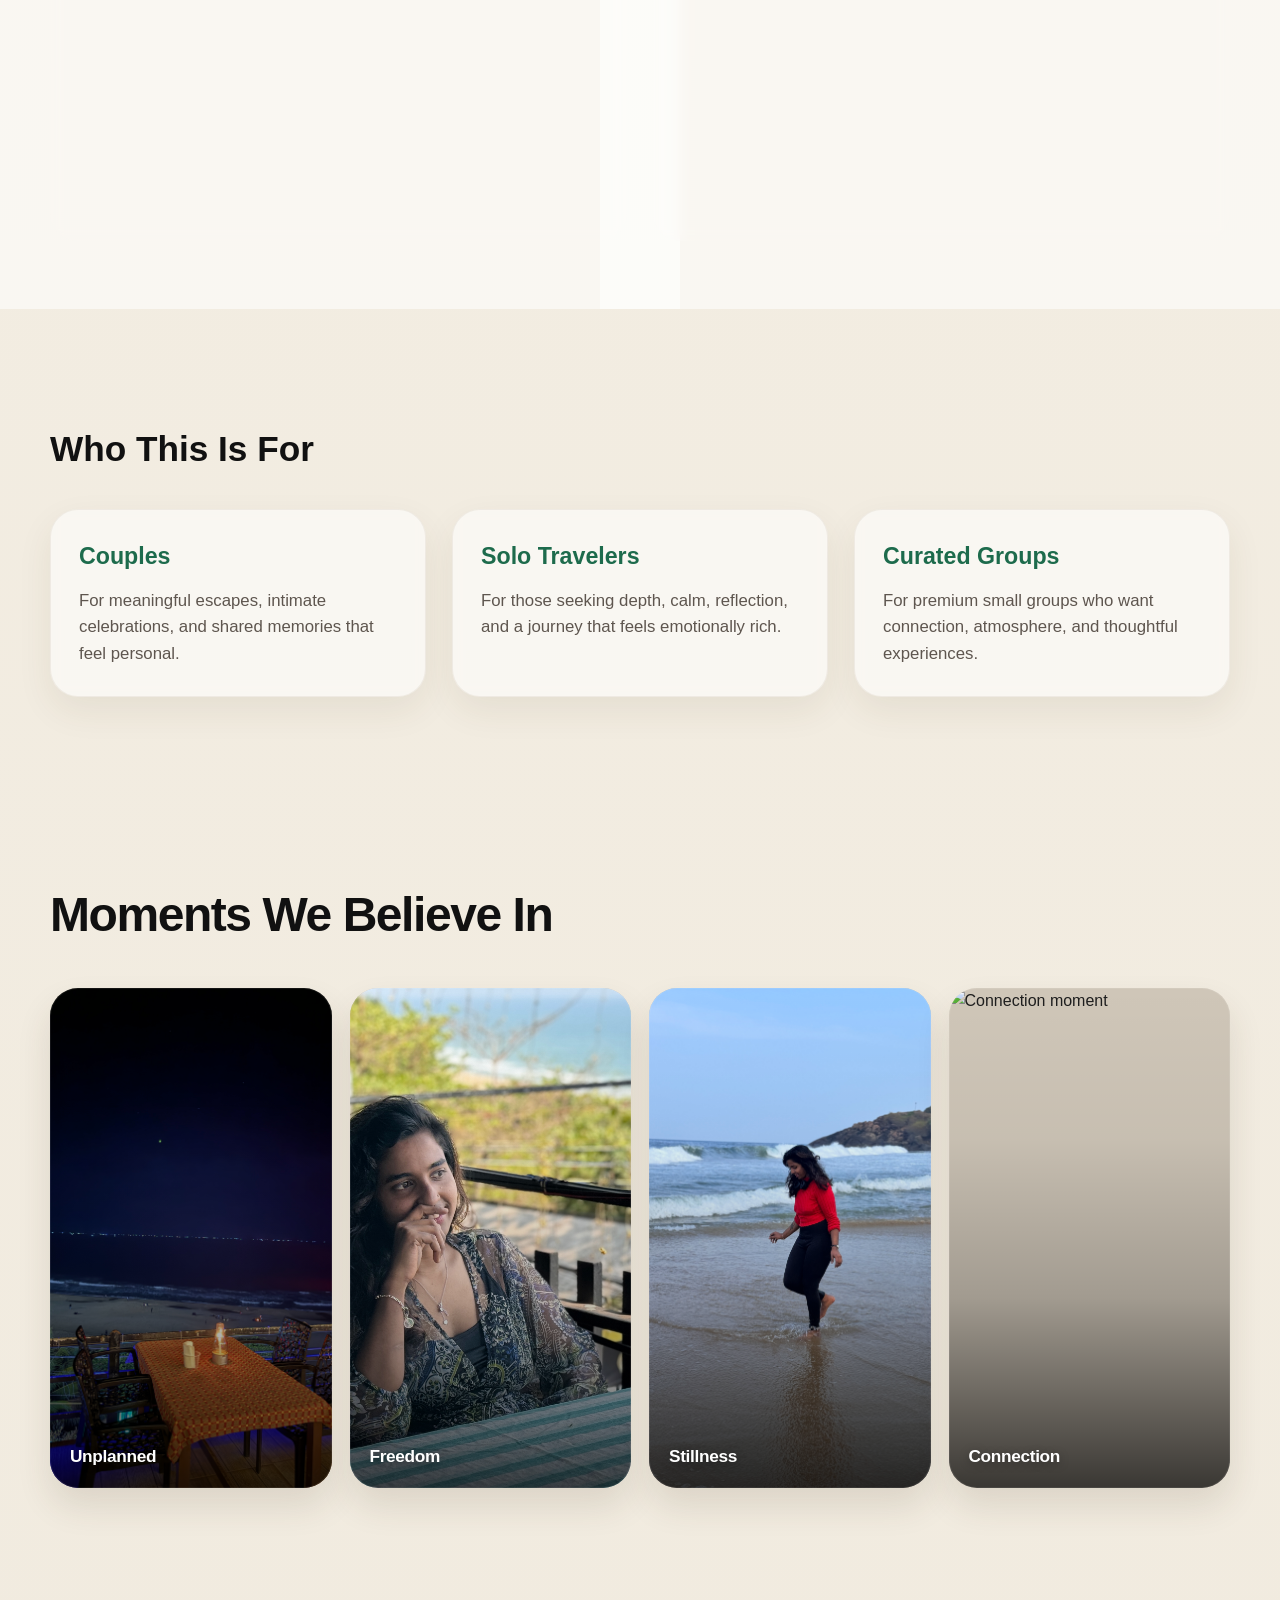
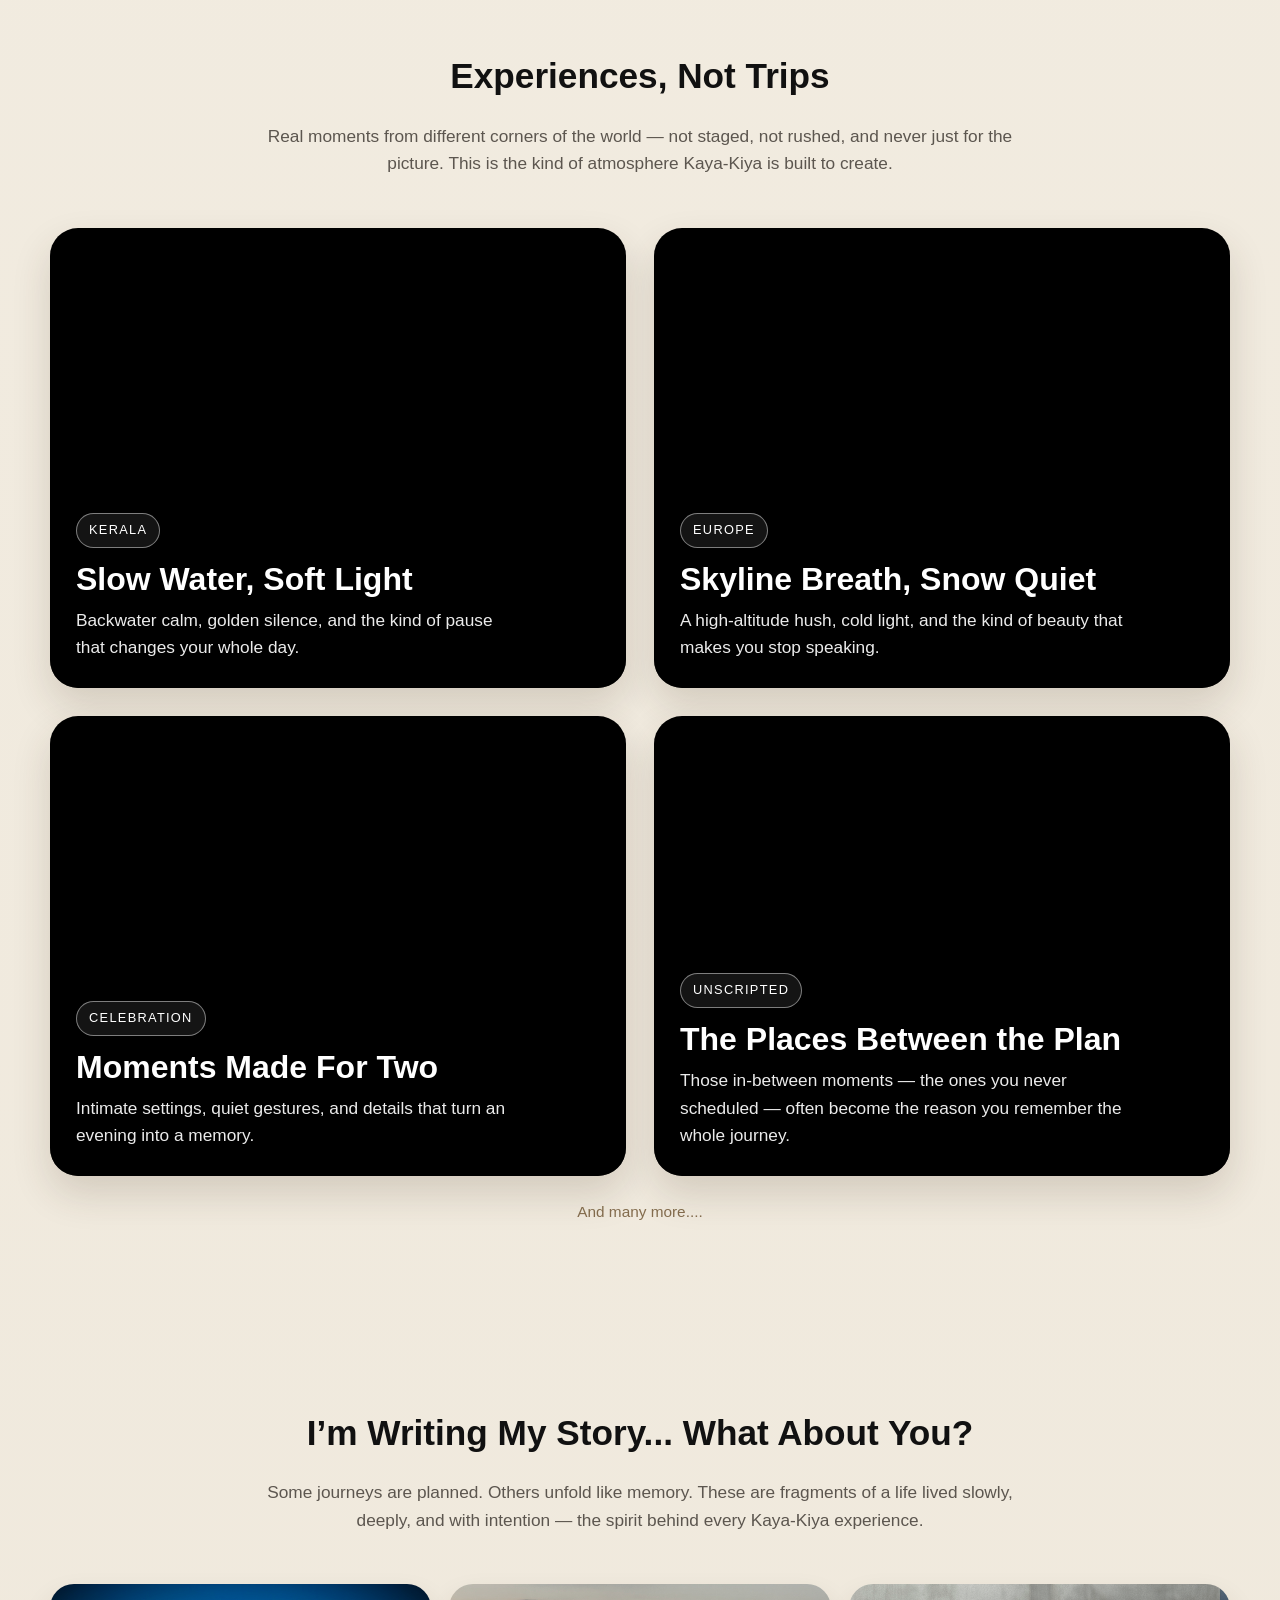
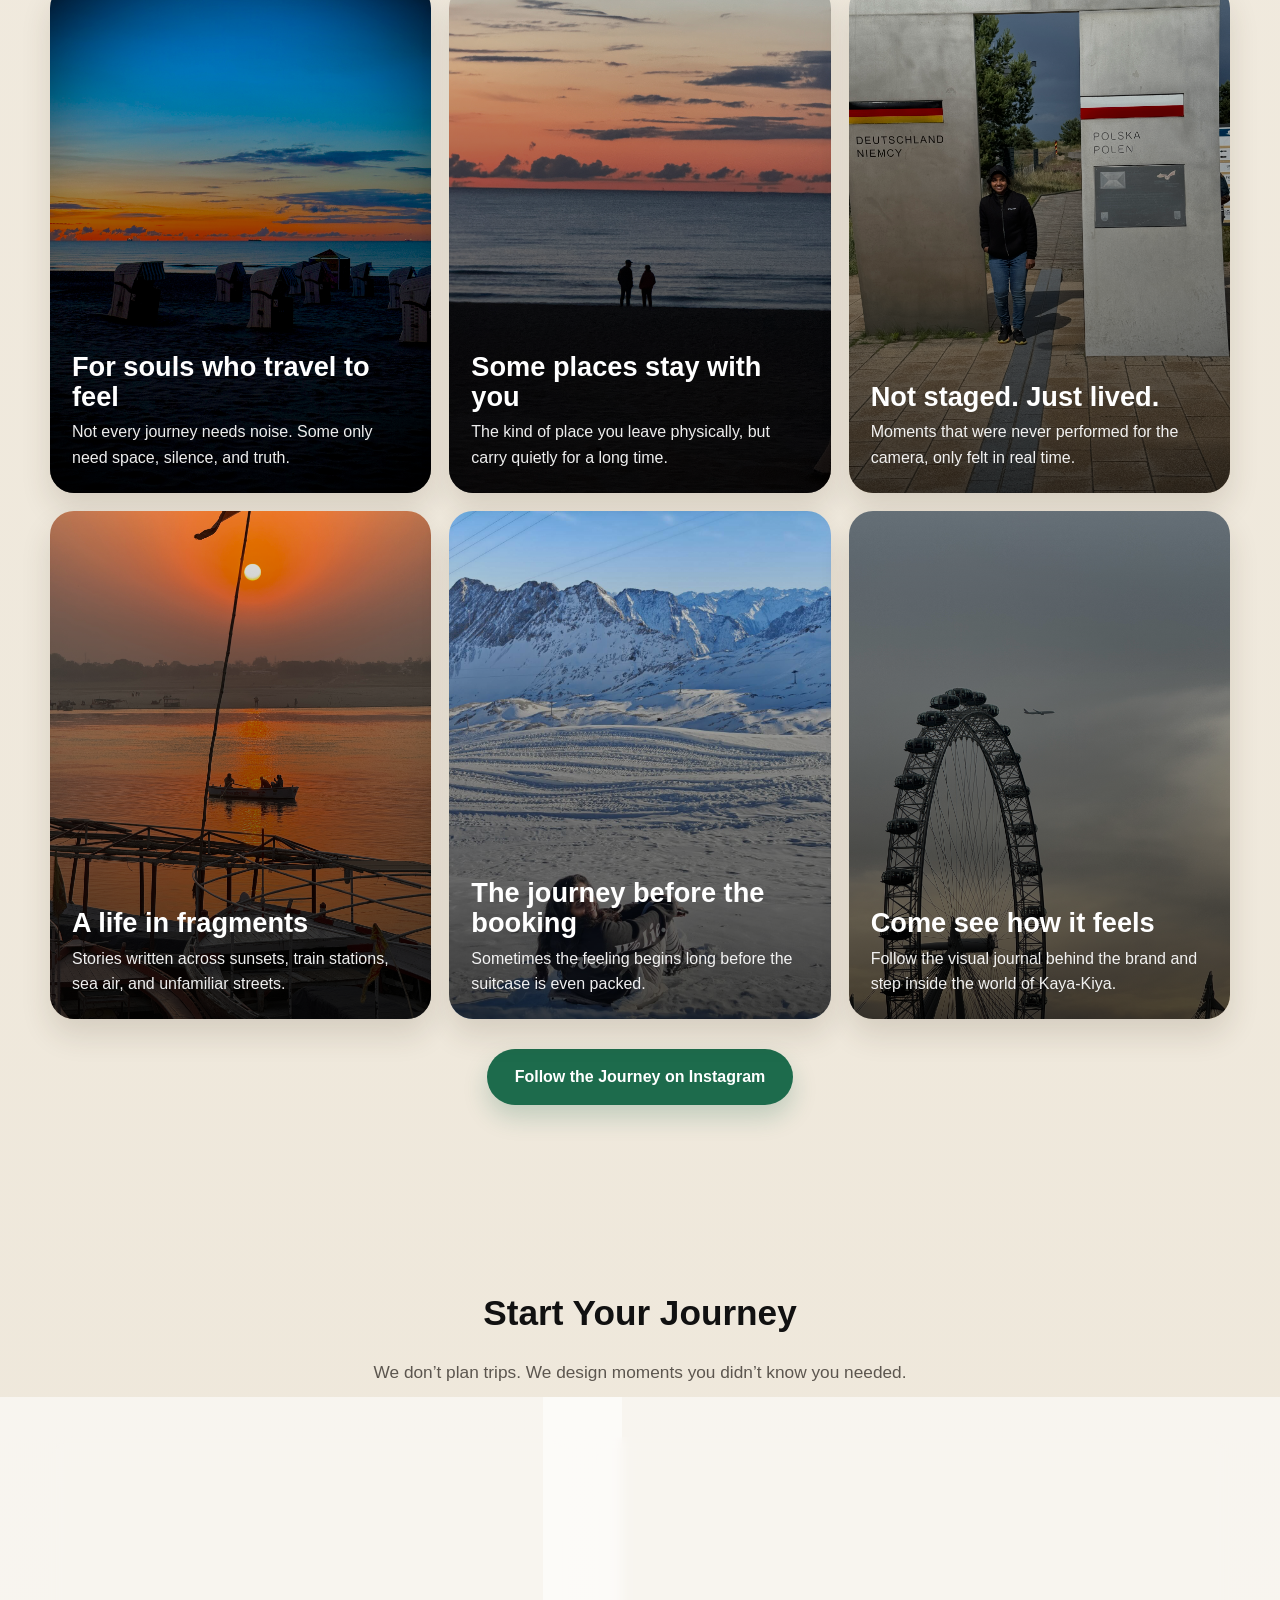
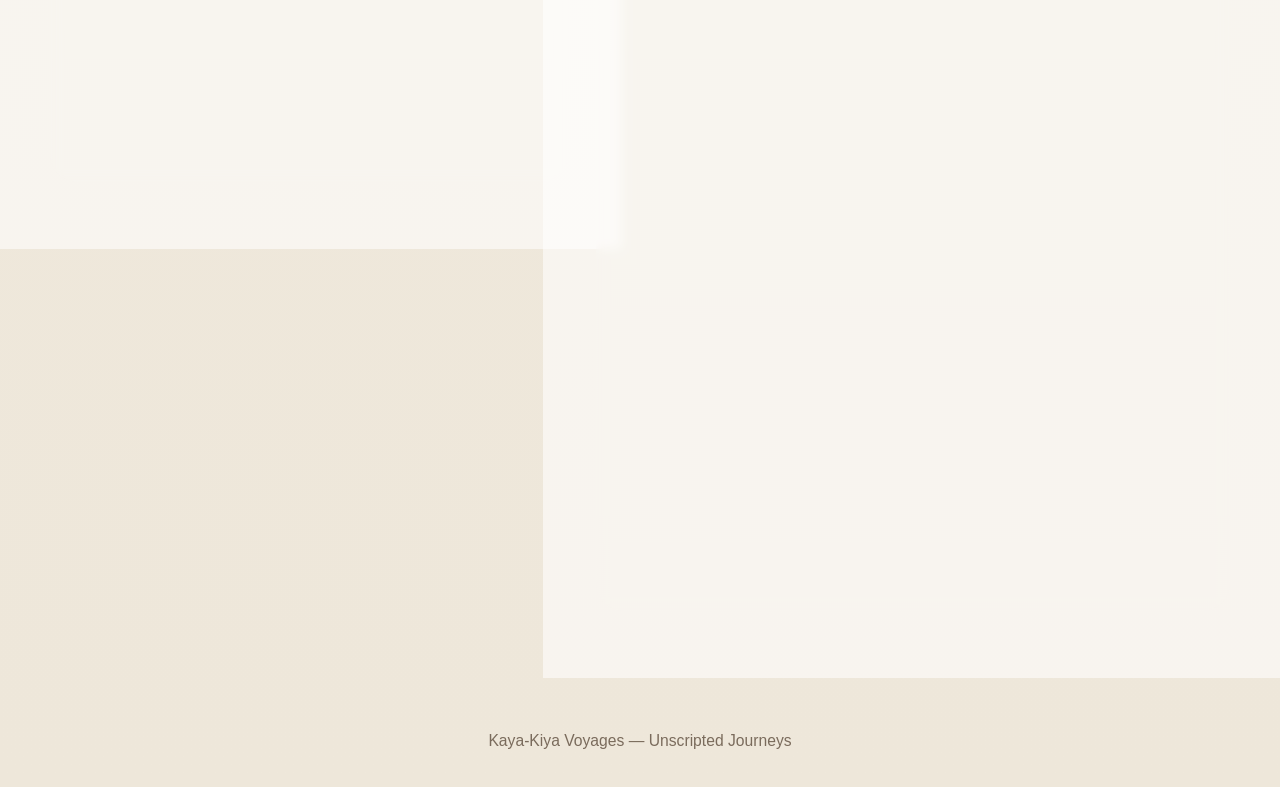
==== commit e44db27b: "v0 final polish" ====
--- a/index.html
+++ b/index.html
@@ -1101,7 +1101,8 @@
           <div class="form-card">
             <h3>Enquiry Form</h3>
 
-            <form action="https://formspree.io/f/xwvvbaej" method="POST">
+            <form action="https://formspree.io/f/xwvwbaej" method="POST">
+
               <div class="form-group">
                 <label for="name">Full Name</label>
                 <input type="text" id="name" name="name" required />
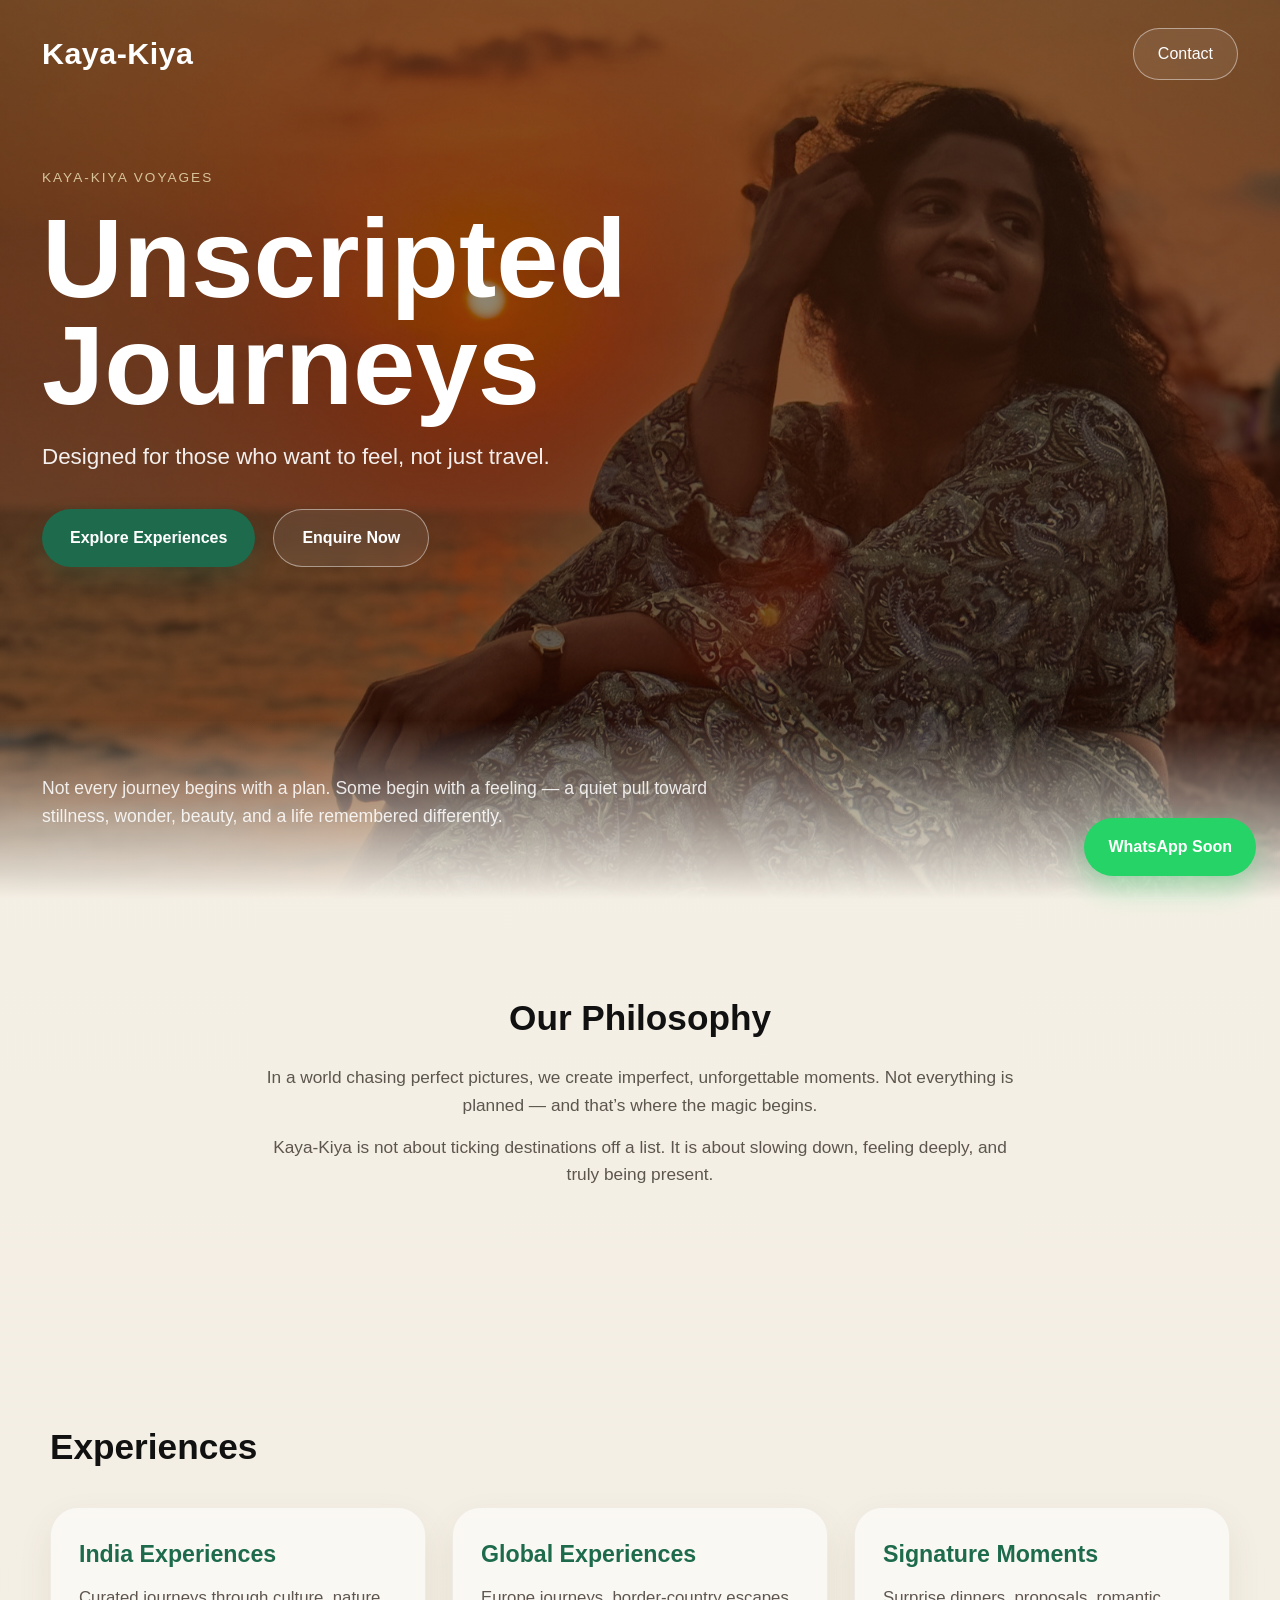
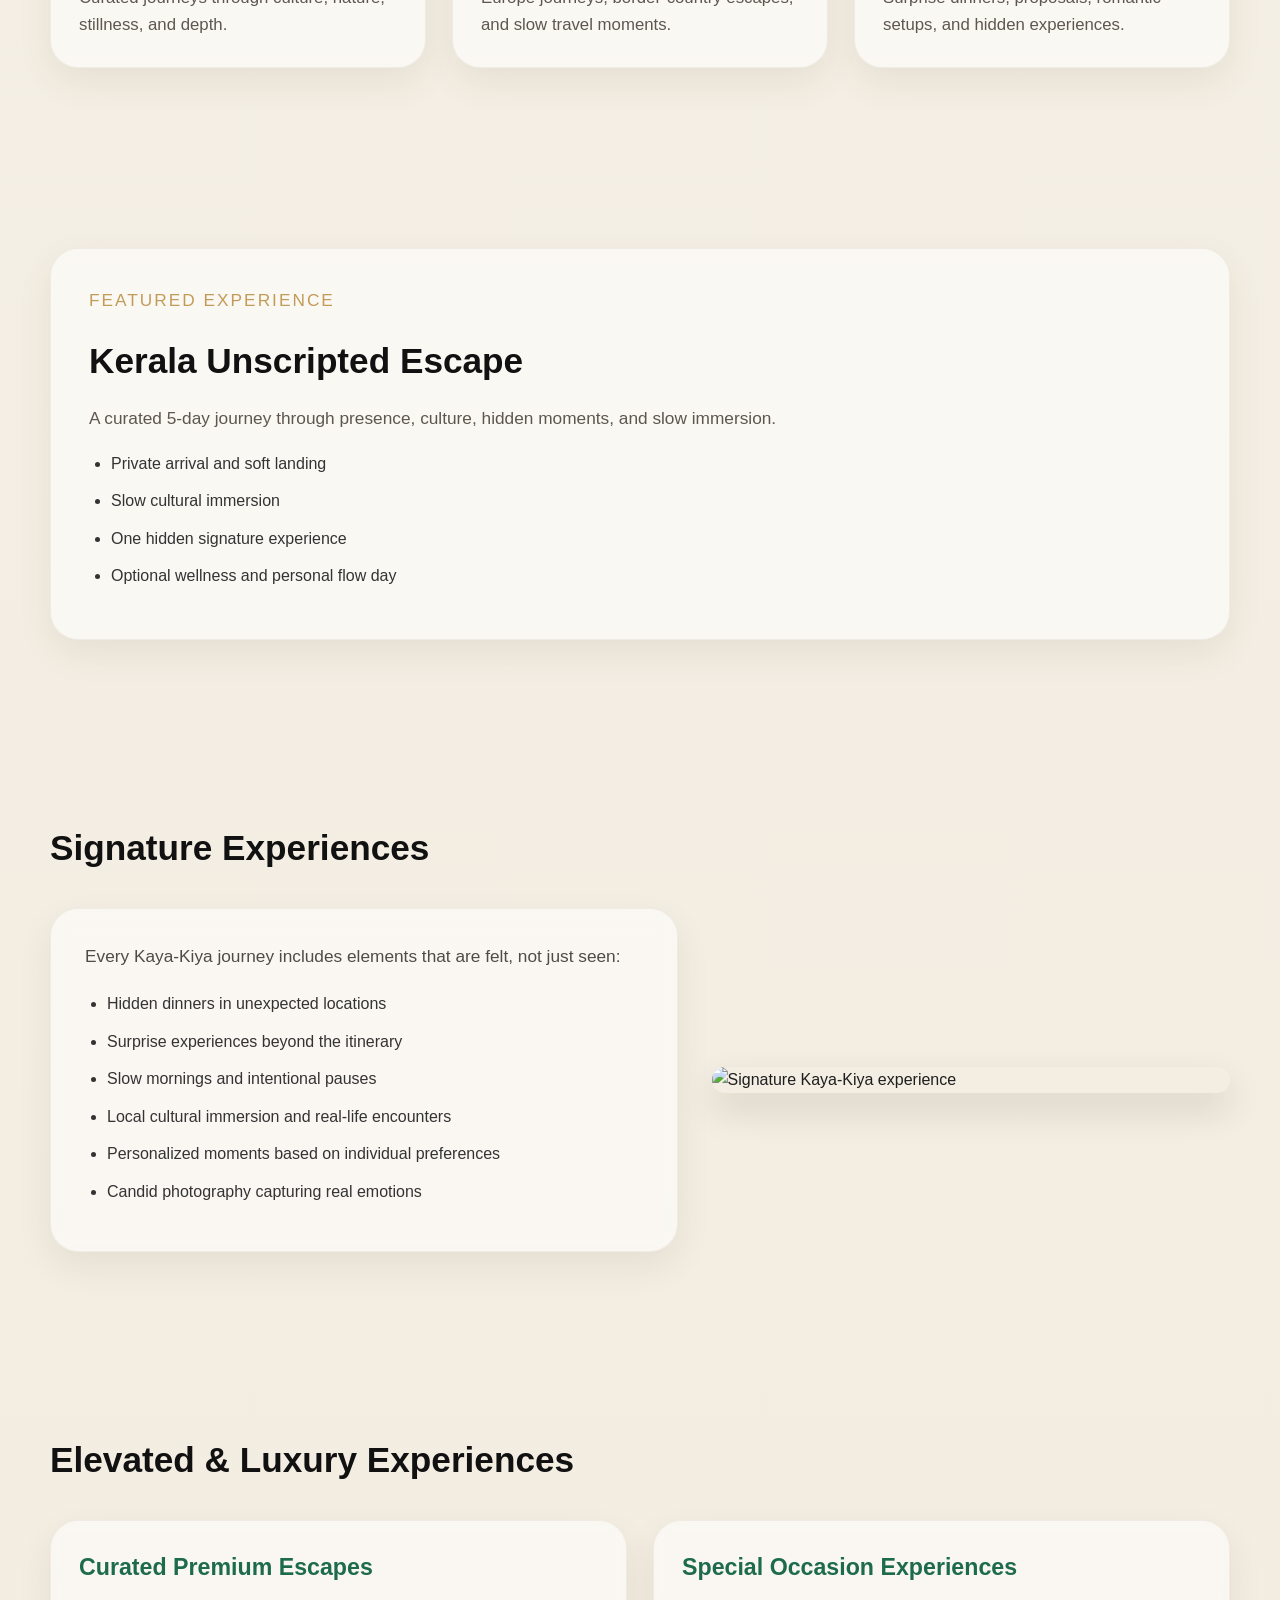
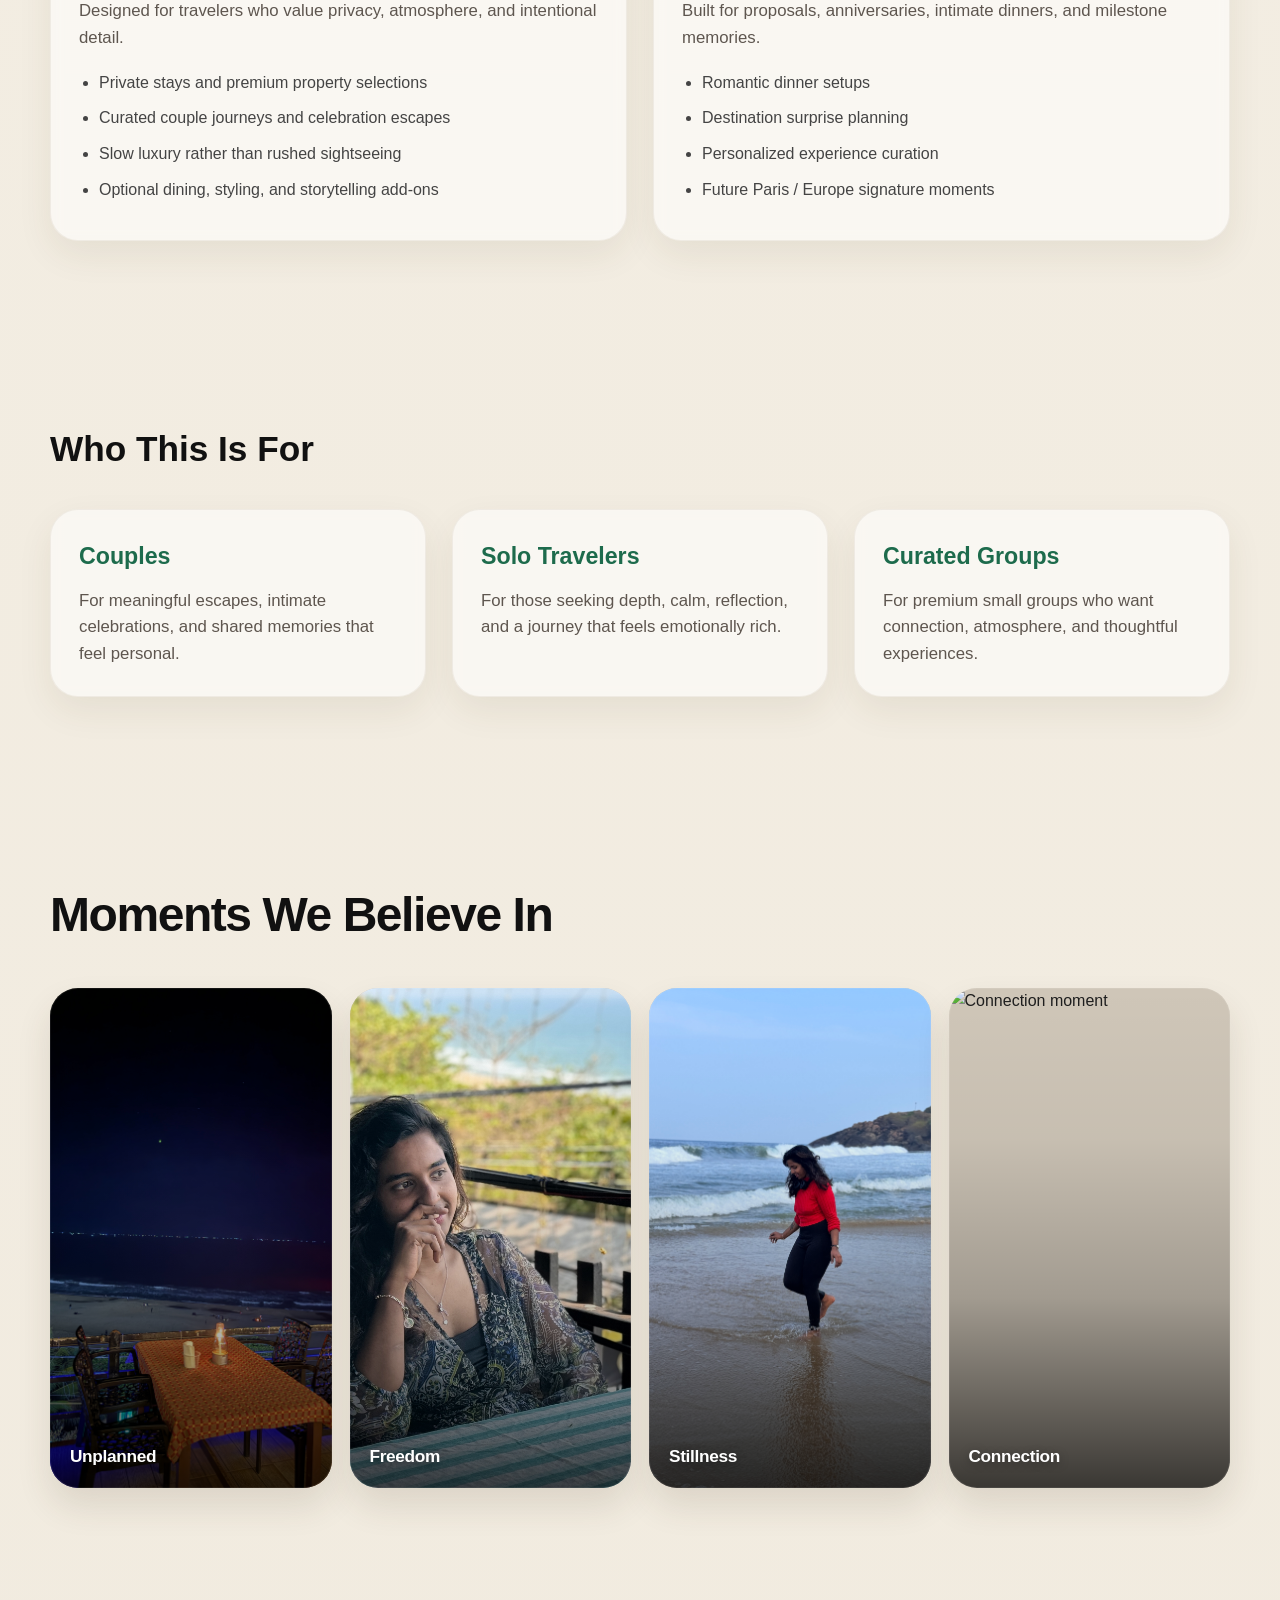
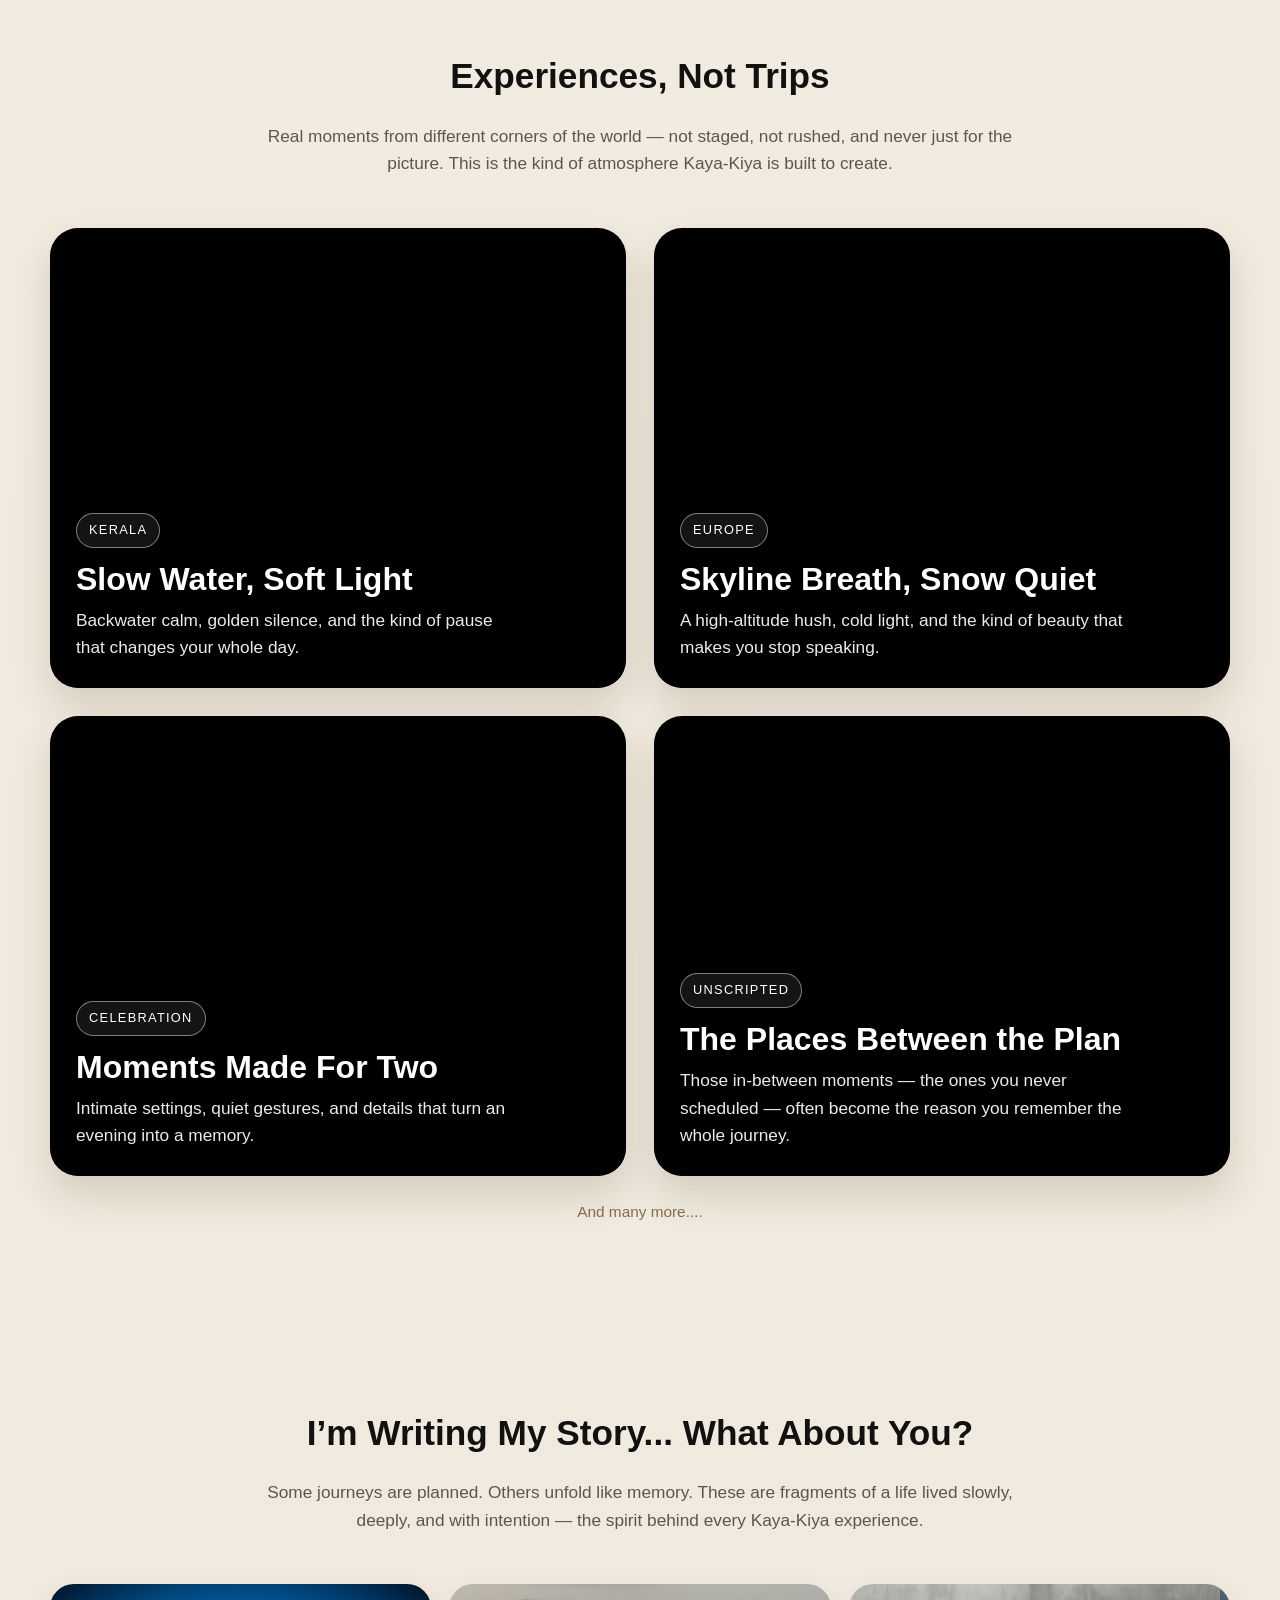
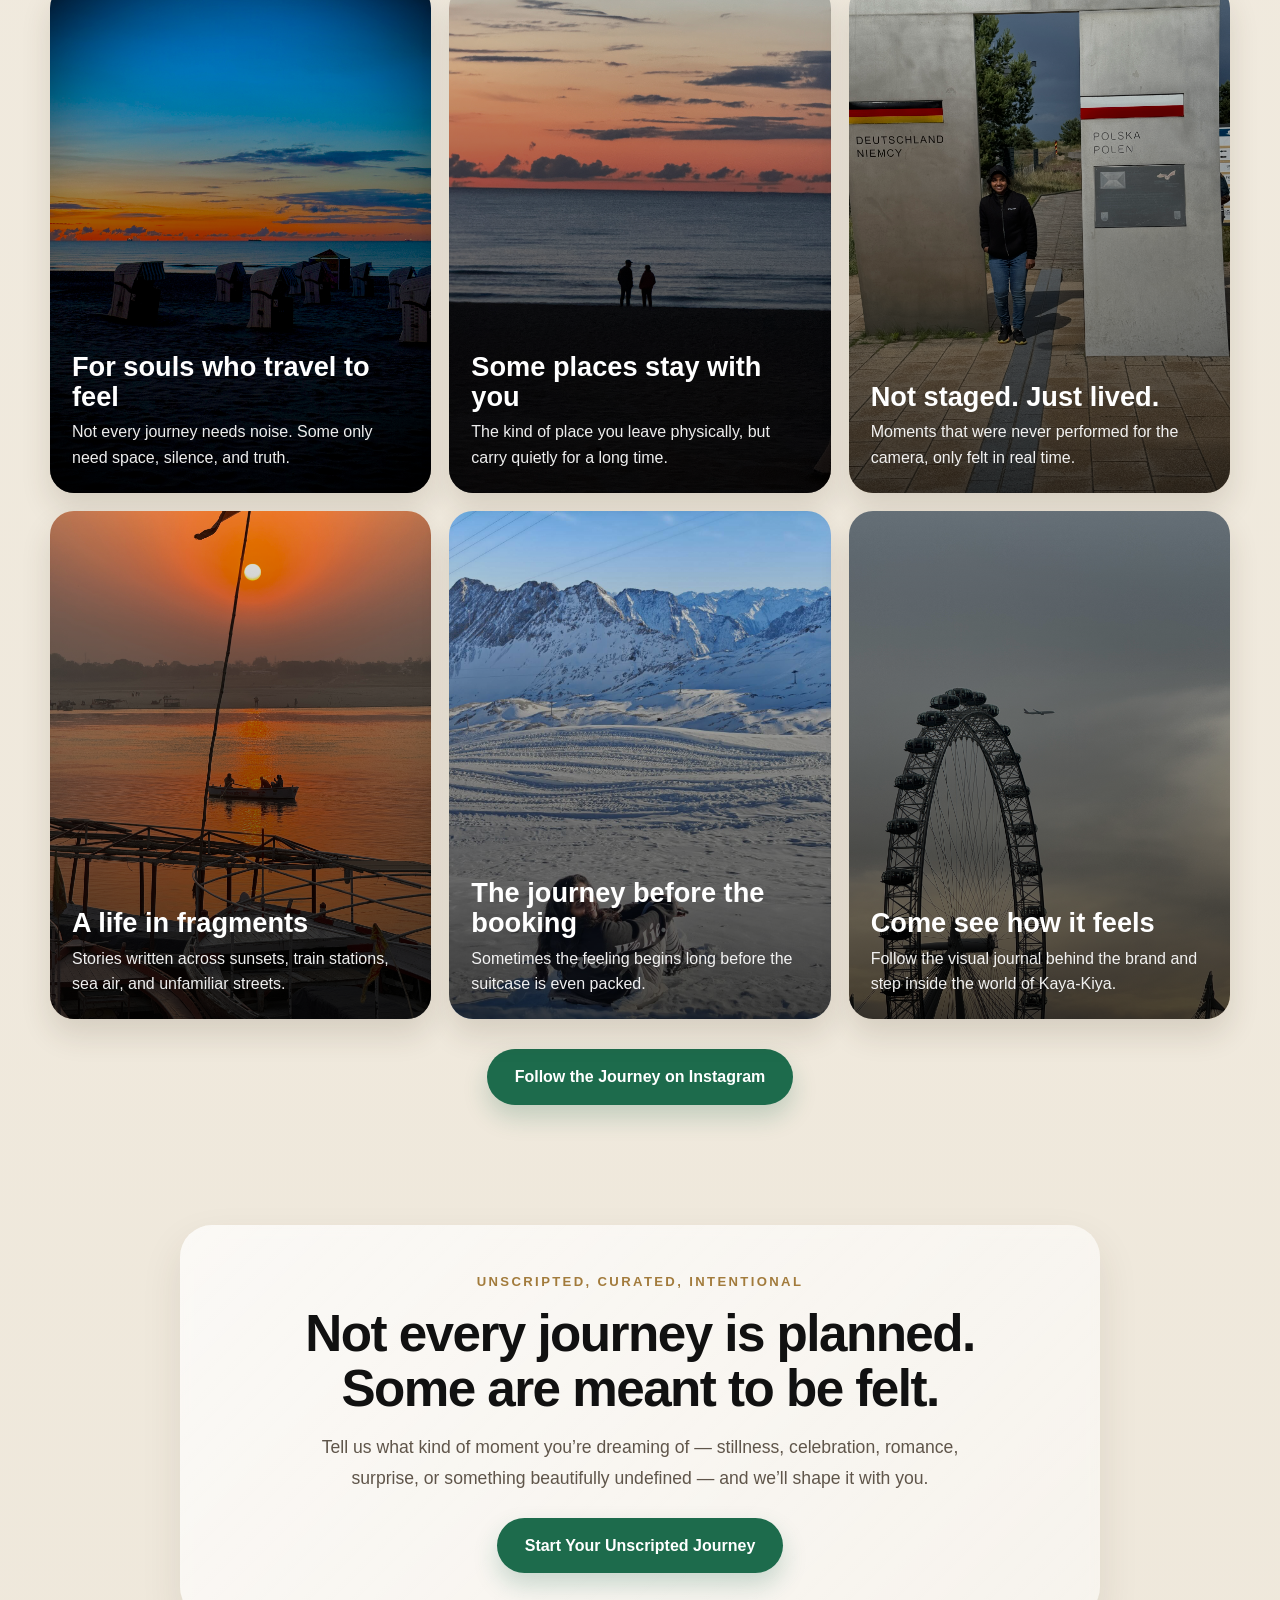
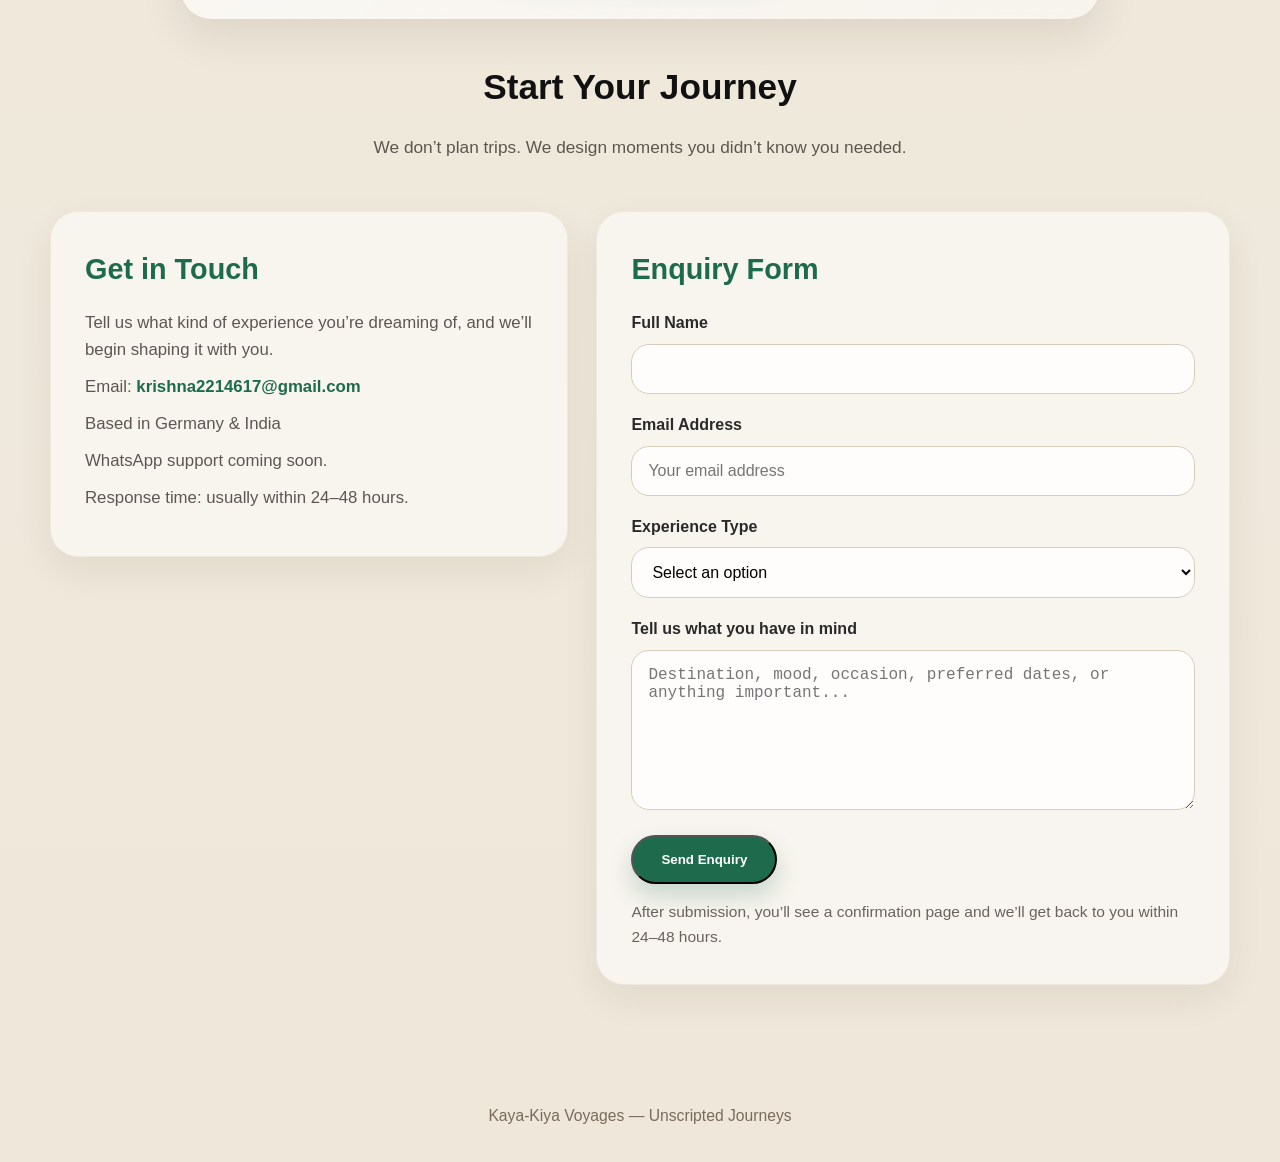
==== commit b8c55983: "final v0" ====
--- a/index.html
+++ b/index.html
@@ -587,7 +587,70 @@
       text-align: center;
       margin-top: 30px;
     }
-
+    /* CTA SECTION */
+.cta-section {
+  padding-top: 30px;
+  padding-bottom: 30px;
+}
+
+.cta-box {
+  max-width: 920px;
+  margin: 0 auto;
+  padding: 46px 34px;
+  border-radius: 32px;
+  background: linear-gradient(135deg, rgba(255,255,255,0.72), rgba(255,255,255,0.5));
+  box-shadow: 0 18px 40px rgba(66, 49, 25, 0.10);
+  text-align: center;
+  backdrop-filter: blur(6px);
+}
+
+.cta-eyebrow {
+  font-size: 0.82rem;
+  letter-spacing: 0.18em;
+  color: #a27b3c;
+  margin-bottom: 14px;
+  font-weight: 700;
+}
+
+.cta-box h2 {
+  font-size: clamp(2rem, 4vw, 3.2rem);
+  line-height: 1.08;
+  margin-bottom: 16px;
+  letter-spacing: -0.03em;
+  max-width: 800px;
+  margin-left: auto;
+  margin-right: auto;
+}
+.cta-text {
+  max-width: 700px;
+  margin: 0 auto 24px;
+  font-size: 1.1rem;
+  line-height: 1.75;
+  color: #5f554a;
+}
+.cta-actions {
+  display: flex;
+  justify-content: center;
+  align-items: center;
+  margin-top: 18px;
+}
+.cta-primary {
+  min-width: 280px;
+  padding: 18px 36px;
+  font-size: 1.05rem;
+  letter-spacing: 0.02em;
+  box-shadow: 0 12px 30px rgba(22, 87, 54, 0.18);
+}
+@media (max-width: 760px) {
+  .cta-box {
+    padding: 34px 22px;
+    border-radius: 24px;
+  }
+
+  .cta-text {
+    font-size: 1rem;
+  }
+}
     /* CONTACT */
     .contact-wrap {
       display: grid;
@@ -652,7 +715,9 @@
       color: #6b635b;
       font-size: 0.97rem;
     }
-
+#contact.section {
+  padding-top: 10px;
+}
     /* FOOTER */
     .footer {
       padding: 28px 20px 34px;
@@ -1080,7 +1145,21 @@
         </div>
       </div>
     </section>
-
+<section class="cta-section section">
+  <div class="container">
+    <div class="cta-box">
+      <p class="cta-eyebrow">UNSCRIPTED, CURATED, INTENTIONAL</p>
+      <h2>Not every journey is planned. Some are meant to be felt.</h2>
+      <p class="cta-text">
+        Tell us what kind of moment you’re dreaming of — stillness, celebration,
+        romance, surprise, or something beautifully undefined — and we’ll shape it with you.
+      </p>
+      <div class="cta-actions">
+           <a href="#contact" class="primary-button">Start Your Unscripted Journey</a>
+      </div>
+    </div>
+  </div>
+</section>
     <section id="contact" class="contact section">
       <div class="container">
         <div class="section-intro">
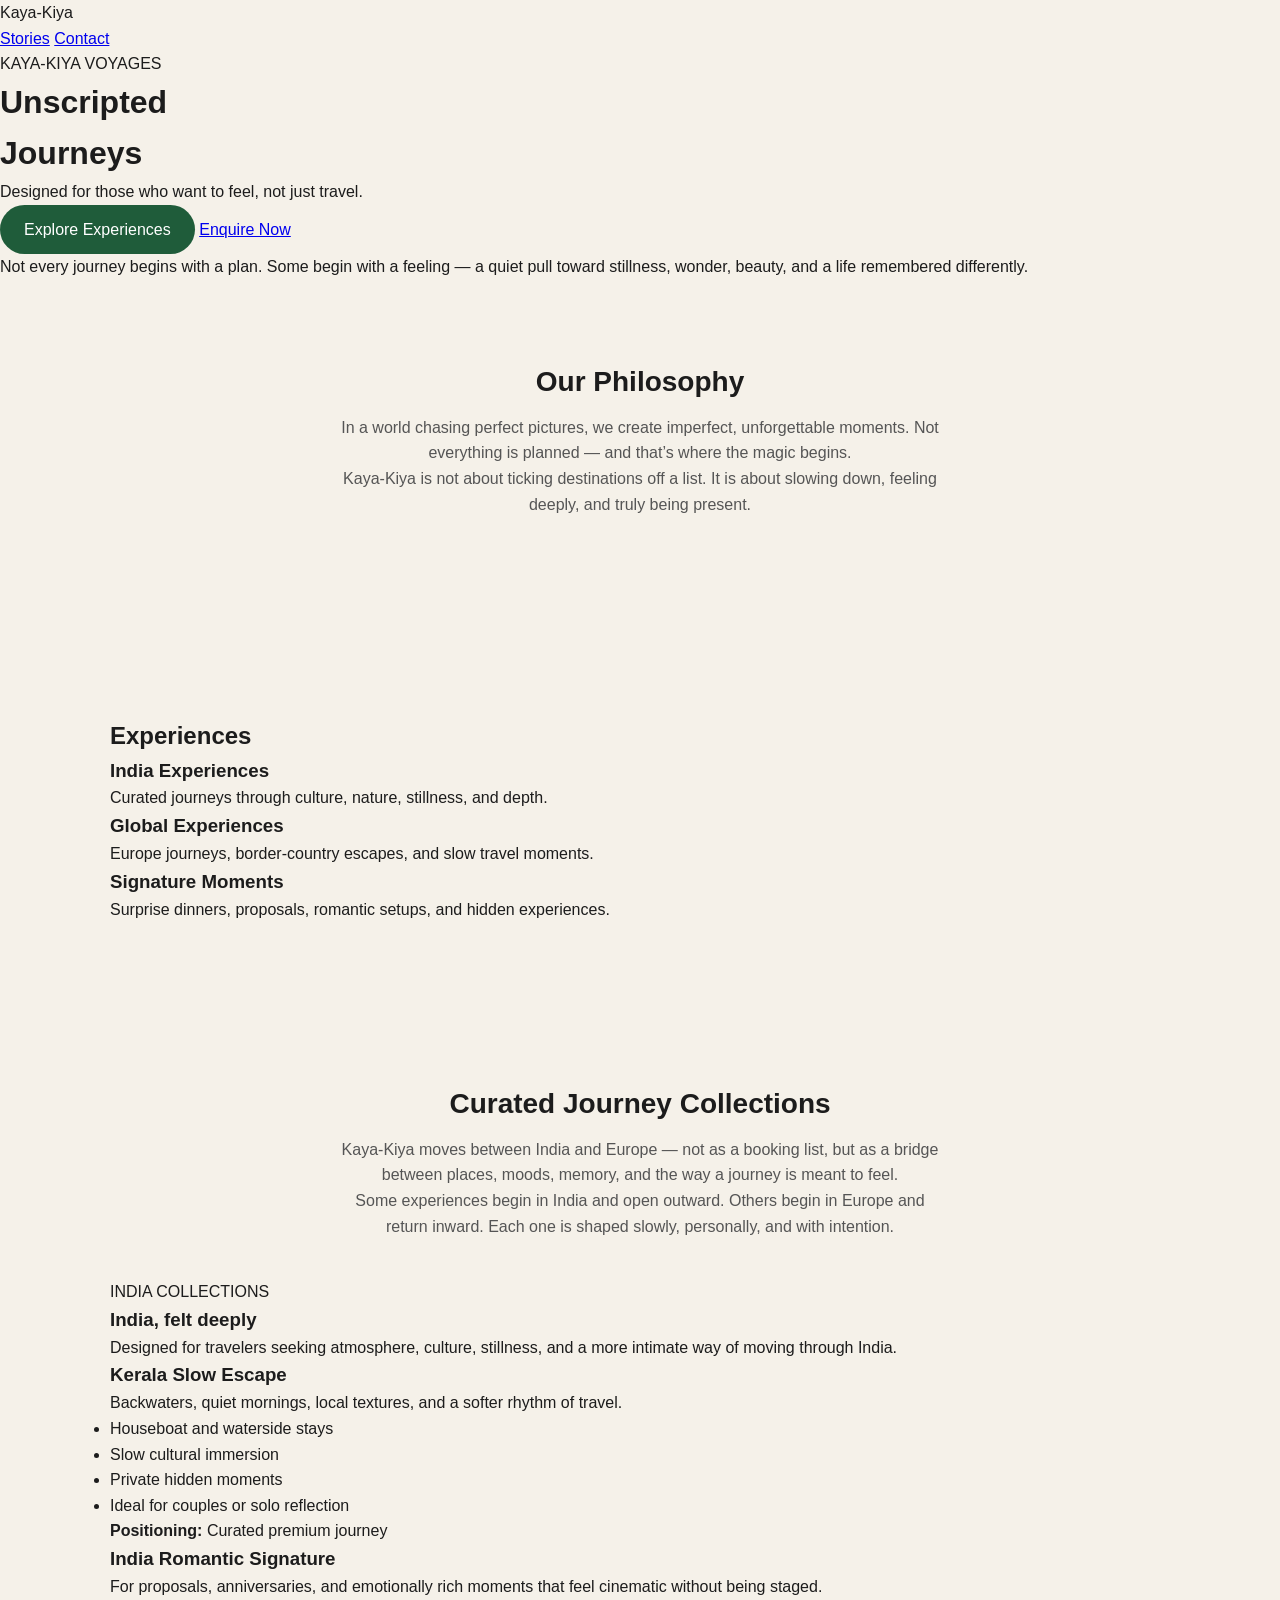
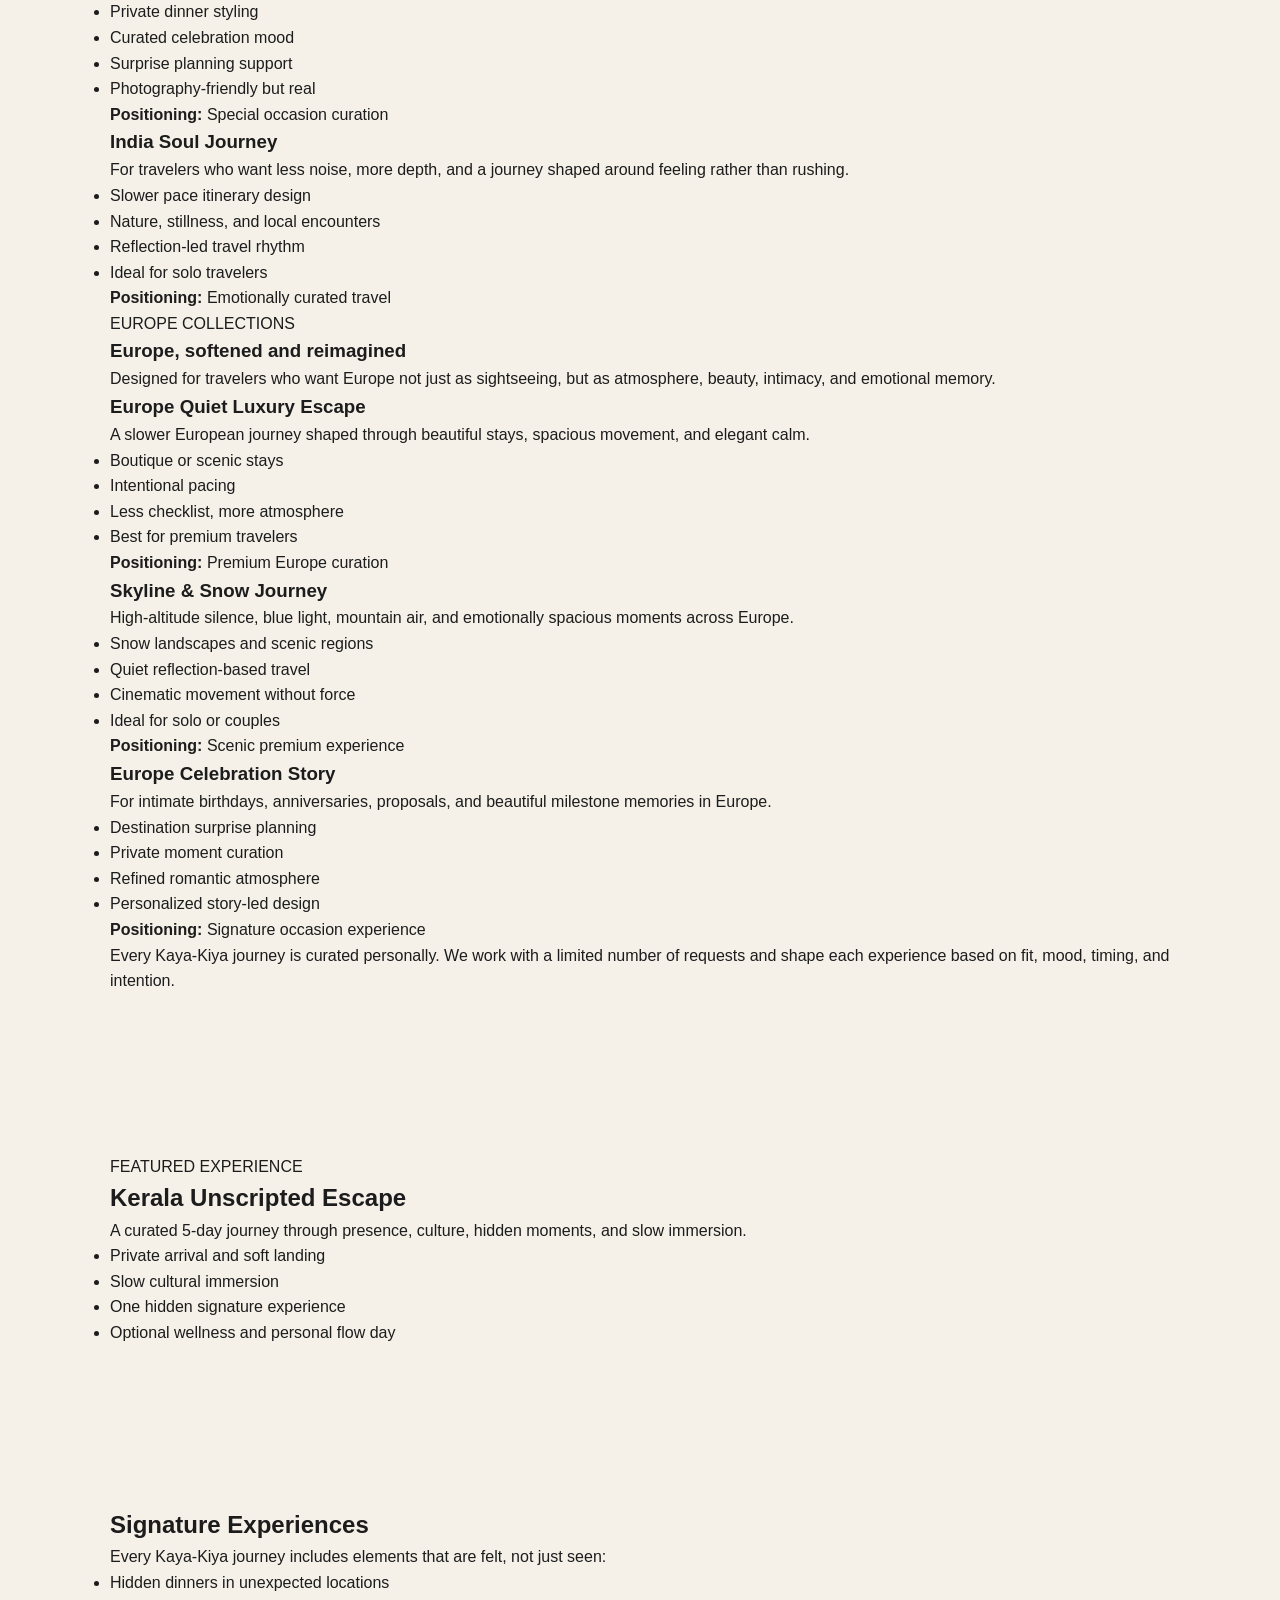
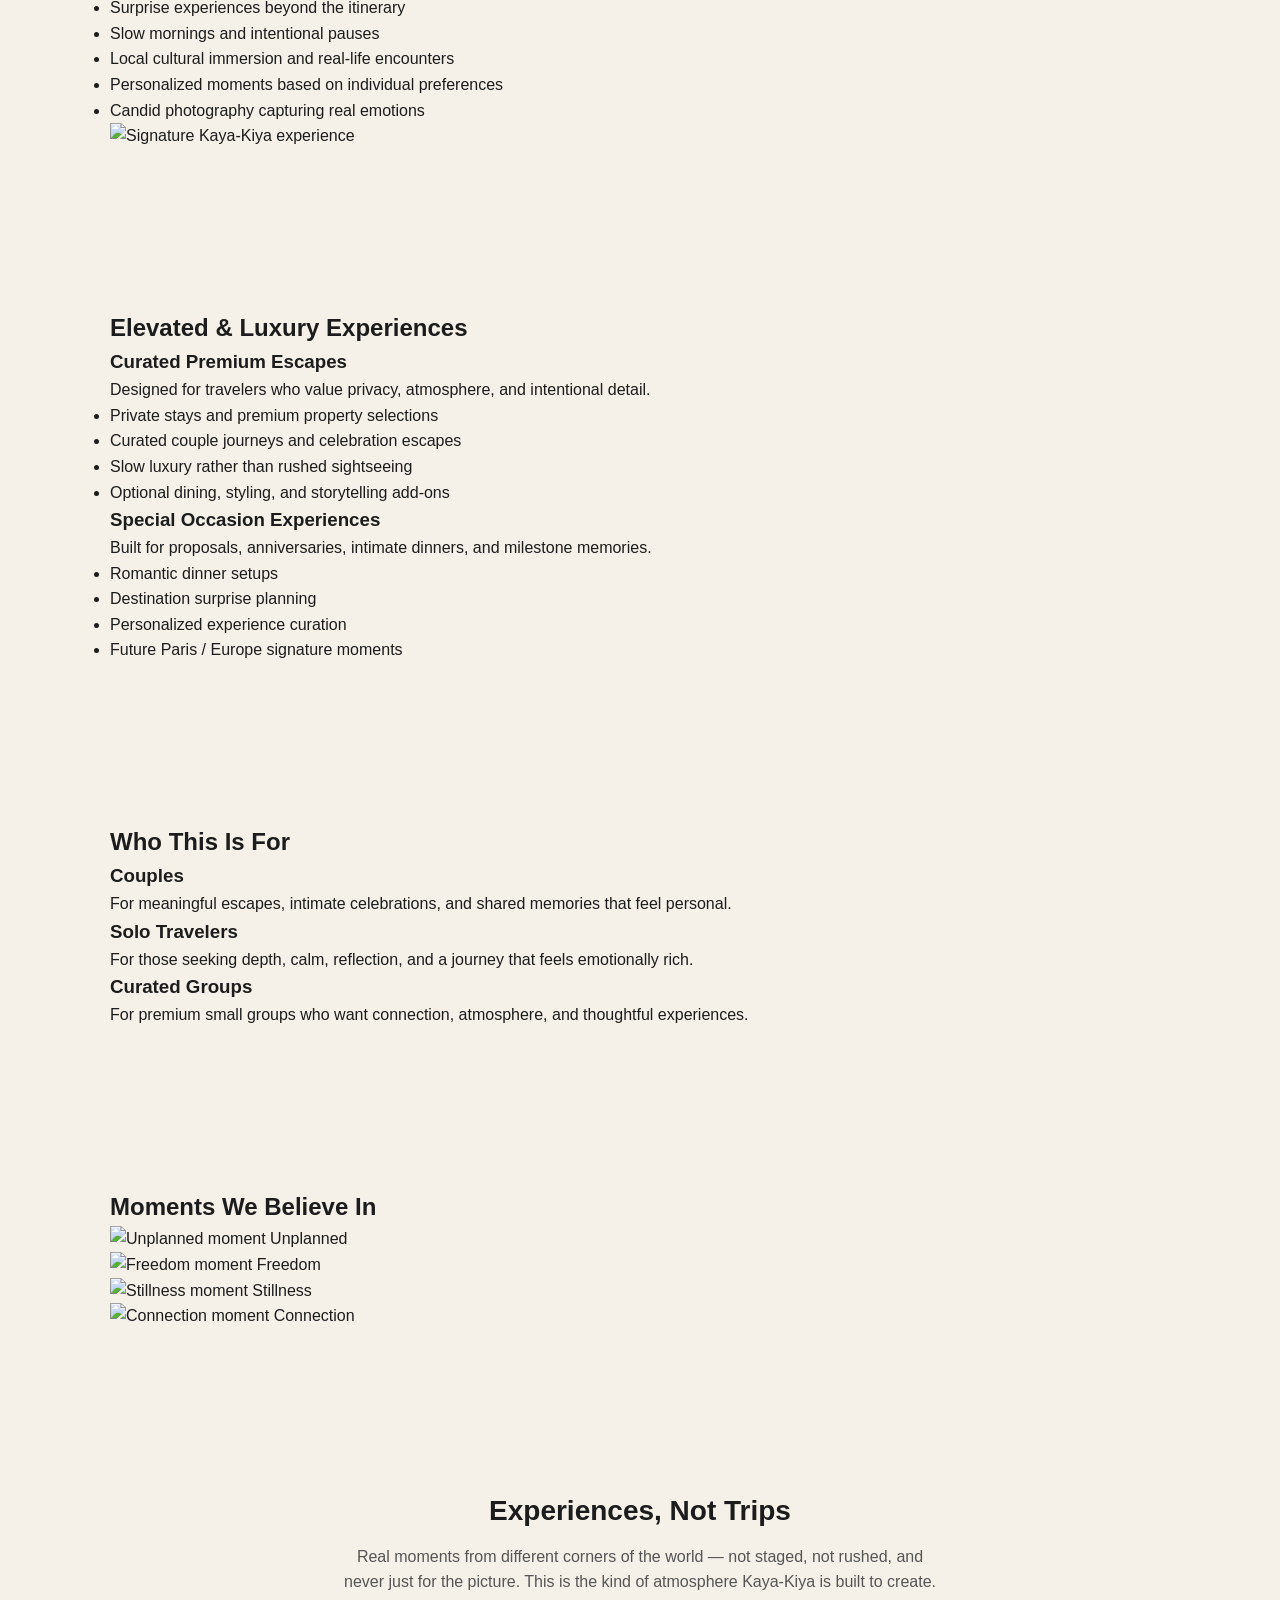
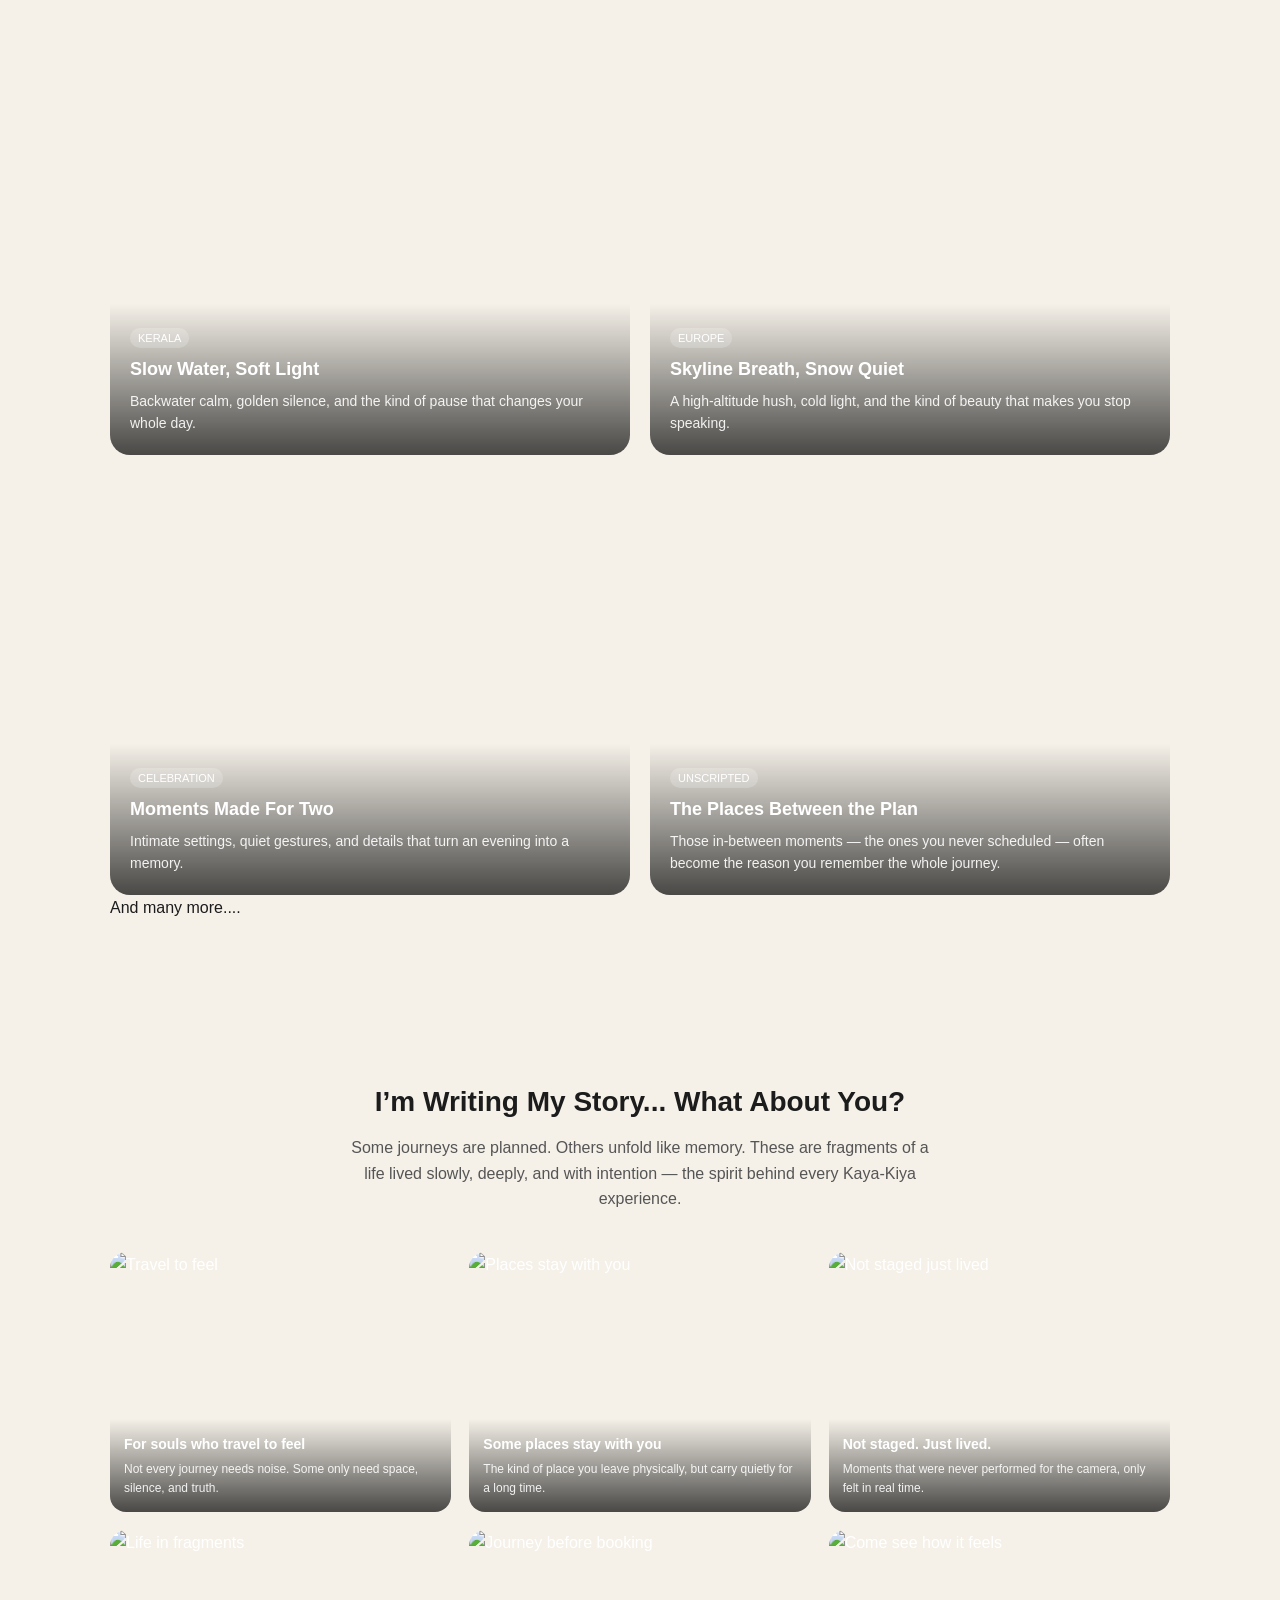
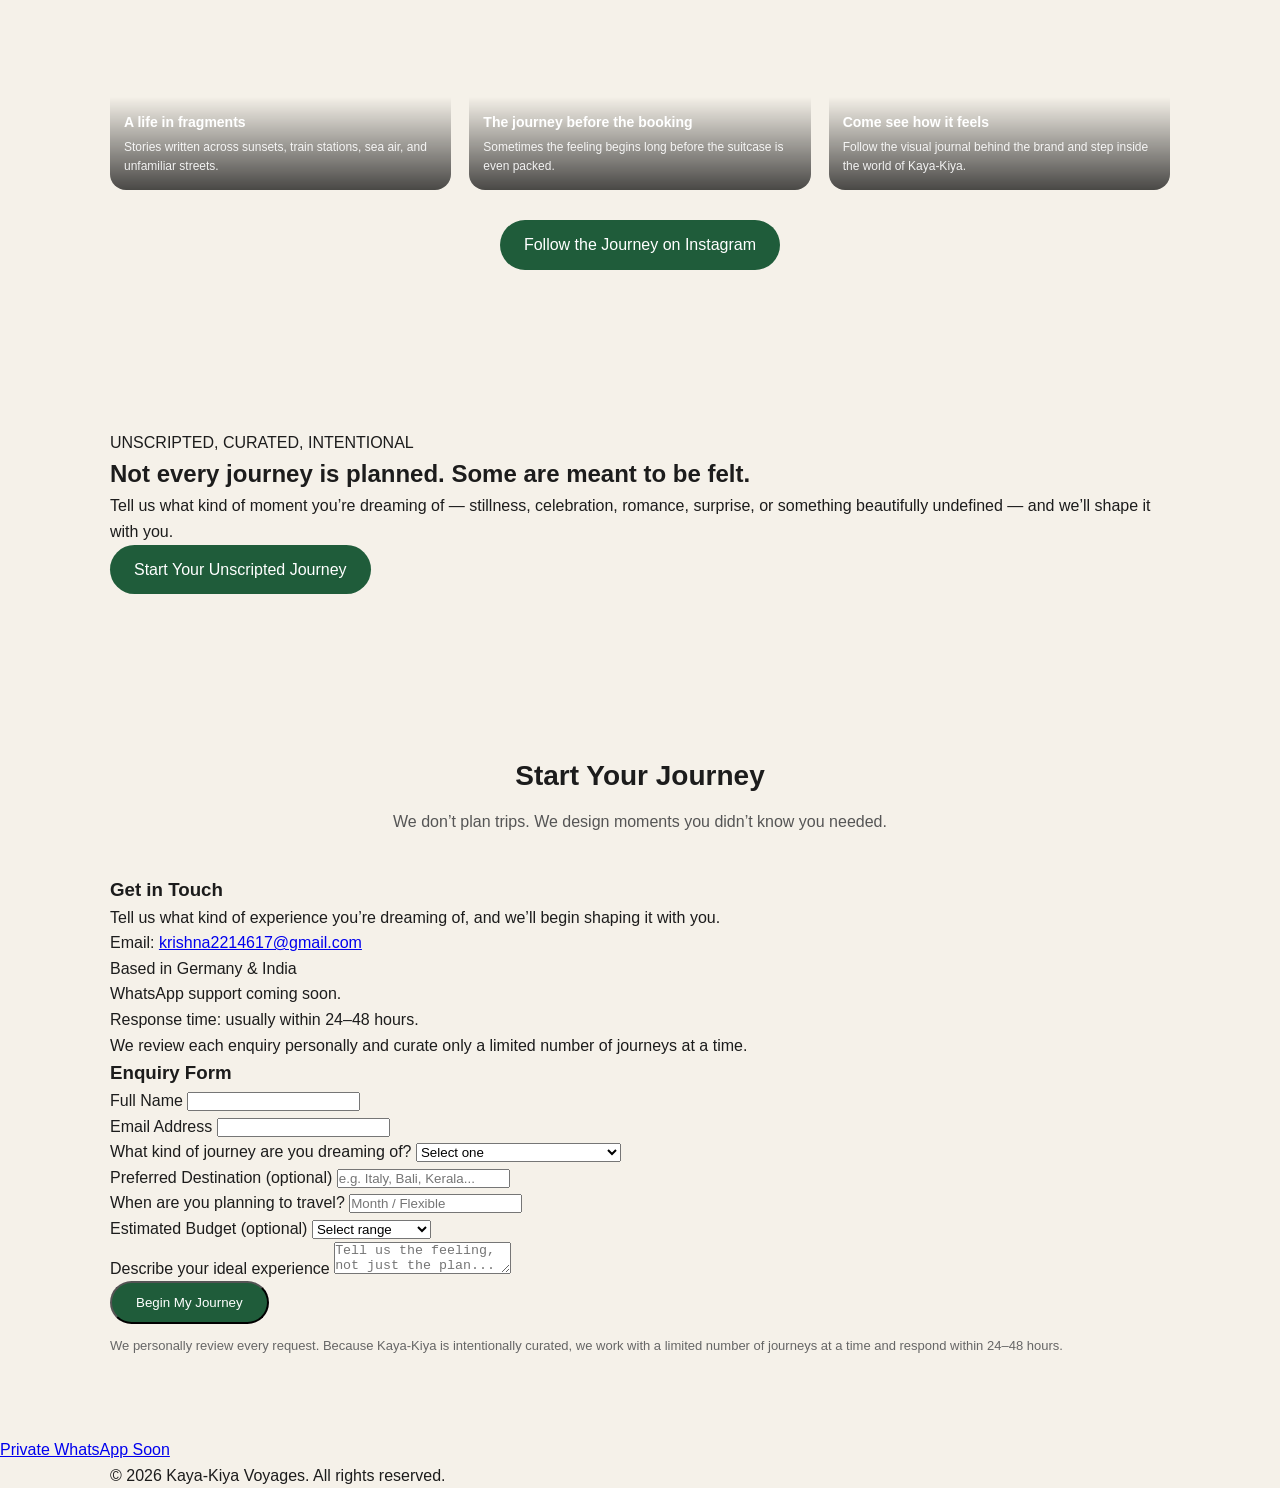
==== commit f4500a3e: "index update" ====
--- a/index.html
+++ b/index.html
@@ -1,835 +1,31 @@
 <!DOCTYPE html>
 <html lang="en">
 <head>
+  <!--
+    © 2026 Shalima Krishna | Kaya-Kiya Voyages
+    All rights reserved.
+    This website, its design structure, written content, and brand presentation
+    may not be reproduced or reused without permission.
+  -->
   <meta charset="UTF-8" />
   <meta name="viewport" content="width=device-width, initial-scale=1.0" />
   <title>Kaya-Kiya Unscripted Journeys</title>
   <meta
     name="description"
-    content="Luxury travel experience platform for Kaya-Kiya Voyages — curated journeys, storytelling-driven travel, and premium client experiences."
+    content="Kaya-Kiya Voyages creates curated India and Europe journeys for travelers who want to feel, not just travel — slow escapes, premium experiences, romantic moments, and story-led travel."
   />
-
-  <style>
-    * {
-      margin: 0;
-      padding: 0;
-      box-sizing: border-box;
-    }
-
-    html {
-      scroll-behavior: smooth;
-    }
-
-    body {
-      font-family: Arial, sans-serif;
-      background: linear-gradient(180deg, #f5f0e6 0%, #eee7da 100%);
-      color: #1e1e1e;
-      line-height: 1.6;
-    }
-
-    img,
-    video {
-      display: block;
-      max-width: 100%;
-    }
-
-    a {
-      text-decoration: none;
-      color: inherit;
-    }
-
-    .section {
-      padding: 90px 20px;
-    }
-
-    .container {
-      max-width: 1180px;
-      margin: 0 auto;
-    }
-
-    .section-intro {
-      max-width: 760px;
-      margin: 0 auto 50px;
-      text-align: center;
-    }
-
-    .section-intro h2 {
-      font-size: 2.2rem;
-      margin-bottom: 18px;
-      color: #111;
-    }
-
-    .section-intro p {
-      font-size: 1.08rem;
-      color: #5c564f;
-      margin-bottom: 14px;
-    }
-
-    h2 {
-      font-size: 2.2rem;
-      margin-bottom: 32px;
-      color: #111;
-    }
-
-    .eyebrow {
-      text-transform: uppercase;
-      letter-spacing: 2px;
-      font-size: 0.85rem;
-      color: #d7c39a;
-      margin-bottom: 18px;
-    }
-
-    /* HERO */
-    .hero {
-      min-height: 100vh;
-      position: relative;
-      background:
-        linear-gradient(rgba(20, 12, 7, 0.45), rgba(20, 12, 7, 0.52)),
-        url("images/hero.jpg") center center / cover no-repeat;
-      color: #fff;
-      display: flex;
-      flex-direction: column;
-      justify-content: space-between;
-      overflow: hidden;
-    }
-
-    .navbar {
-      display: flex;
-      justify-content: space-between;
-      align-items: center;
-      padding: 28px 42px;
-      position: relative;
-      z-index: 3;
-    }
-
-    .logo {
-      font-size: 1.9rem;
-      font-weight: 700;
-      letter-spacing: 0.5px;
-    }
-
-    .nav-button {
-      border: 1px solid rgba(255,255,255,0.45);
-      color: #fff;
-      padding: 12px 24px;
-      border-radius: 999px;
-      transition: 0.3s ease;
-      background: rgba(255,255,255,0.08);
-      backdrop-filter: blur(8px);
-    }
-
-    .nav-button:hover {
-      background: rgba(255,255,255,0.16);
-    }
-
-    .hero-content {
-      max-width: 720px;
-      padding: 0 42px 120px;
-      position: relative;
-      z-index: 3;
-    }
-
-    .hero h1 {
-      font-size: clamp(3.6rem, 9vw, 7rem);
-      line-height: 0.95;
-      margin-bottom: 20px;
-      font-weight: 700;
-    }
-
-    .hero-text {
-      font-size: 1.4rem;
-      margin-bottom: 34px;
-      color: rgba(255,255,255,0.92);
-      max-width: 600px;
-    }
-
-    .hero-buttons {
-      display: flex;
-      gap: 18px;
-      flex-wrap: wrap;
-      margin-bottom: 28px;
-    }
-
-    .primary-button,
-    .secondary-button {
-      display: inline-flex;
-      align-items: center;
-      justify-content: center;
-      padding: 15px 28px;
-      border-radius: 999px;
-      font-weight: 600;
-      transition: 0.3s ease;
-    }
-
-    .primary-button {
-      background: #1d6b4c;
-      color: #fff;
-      box-shadow: 0 12px 25px rgba(29, 107, 76, 0.22);
-    }
-
-    .primary-button:hover {
-      transform: translateY(-2px);
-      background: #16563c;
-    }
-
-    .secondary-button {
-      border: 1px solid rgba(255,255,255,0.45);
-      color: #fff;
-      background: rgba(255,255,255,0.08);
-      backdrop-filter: blur(8px);
-    }
-
-    .secondary-button:hover {
-      background: rgba(255,255,255,0.16);
-      transform: translateY(-2px);
-    }
-
-    .hero-cinematic-copy {
-      max-width: 760px;
-      padding: 0 42px 70px;
-      font-size: 1.1rem;
-      color: rgba(255,255,255,0.87);
-      position: relative;
-      z-index: 3;
-    }
-
-    .hero-fade {
-      position: absolute;
-      left: 0;
-      right: 0;
-      bottom: 0;
-      height: 180px;
-      background: linear-gradient(to bottom, rgba(245,240,230,0) 0%, #f5f0e6 100%);
-      z-index: 2;
-    }
-
-    /* CARDS */
-    .card-grid {
-      display: grid;
-      grid-template-columns: repeat(3, 1fr);
-      gap: 26px;
-    }
-
-    .two-col {
-      grid-template-columns: repeat(2, 1fr);
-    }
-
-    .card,
-    .featured-box,
-    .signature-text-box,
-    .contact-card,
-    .form-card {
-      background: rgba(255,255,255,0.56);
-      border: 1px solid rgba(120,95,55,0.08);
-      border-radius: 28px;
-      box-shadow: 0 14px 35px rgba(75, 58, 31, 0.08);
-      backdrop-filter: blur(6px);
-    }
-
-    .card {
-      padding: 28px;
-    }
-
-    .card h3 {
-      font-size: 1.45rem;
-      margin-bottom: 12px;
-      color: #1d6b4c;
-    }
-
-    .card p {
-      color: #5e564f;
-      font-size: 1.05rem;
-    }
-
-    .card ul {
-      margin-top: 18px;
-      padding-left: 20px;
-    }
-
-    .card li {
-      margin-bottom: 10px;
-      color: #444;
-    }
-
-    /* FEATURE */
-    .featured-box {
-      padding: 38px;
-    }
-
-    .featured-box h2 {
-      margin-bottom: 16px;
-    }
-
-    .featured-box p {
-      color: #5e564f;
-      font-size: 1.08rem;
-      margin-bottom: 18px;
-    }
-
-    .featured-box ul {
-      padding-left: 22px;
-    }
-
-    .featured-box li {
-      margin-bottom: 12px;
-      color: #333;
-    }
-
-    /* SIGNATURE */
-    .signature-wrap {
-      display: grid;
-      grid-template-columns: 1.15fr 0.95fr;
-      gap: 34px;
-      align-items: center;
-    }
-
-    .signature-text-box {
-      padding: 34px;
-    }
-
-    .signature-text-box p {
-      color: #4f4b45;
-      margin-bottom: 20px;
-      font-size: 1.08rem;
-    }
-
-    .signature-text-box ul {
-      padding-left: 22px;
-    }
-
-    .signature-text-box li {
-      margin-bottom: 12px;
-      color: #333;
-    }
-
-    .signature-image-box img {
-      border-radius: 28px;
-      box-shadow: 0 16px 35px rgba(70, 54, 28, 0.15);
-      width: 100%;
-      height: 100%;
-      object-fit: cover;
-    }
-/* GALLERY */
-.gallery.section {
-  padding: 90px 0 70px;
-}
-
-.gallery.section h2 {
-  font-size: clamp(2rem, 4vw, 3rem);
-  margin-bottom: 34px;
-  letter-spacing: -0.03em;
-}
-
-.gallery-grid {
-  display: grid;
-  grid-template-columns: repeat(4, 1fr);
-  gap: 18px;
-}
-
-.gallery-item {
-  position: relative;
-  border-radius: 28px;
-  overflow: hidden;
-  min-height: 460px;
-  background: #cfc6b8;
-  box-shadow: 0 18px 34px rgba(66, 49, 25, 0.12);
-  transform: translateY(0);
-  transition:
-    transform 0.45s ease,
-    box-shadow 0.45s ease,
-    filter 0.45s ease;
-}
-
-.gallery-item img {
-  width: 100%;
-  height: 100%;
-  object-fit: cover;
-  display: block;
-  transition:
-    transform 0.9s ease,
-    filter 0.6s ease;
-}
-
-.balcony-fit {
-  object-position: 28% 42%;
-}
-
-.gallery-item::before {
-  content: "";
-  position: absolute;
-  inset: 0;
-  background: linear-gradient(
-    to top,
-    rgba(0, 0, 0, 0.72) 0%,
-    rgba(0, 0, 0, 0.22) 38%,
-    rgba(0, 0, 0, 0.04) 70%,
-    rgba(0, 0, 0, 0) 100%
-  );
-  z-index: 1;
-  transition: opacity 0.45s ease;
-}
-
-.gallery-item::after {
-  content: "";
-  position: absolute;
-  inset: 0;
-  border-radius: 28px;
-  box-shadow: inset 0 0 0 1px rgba(255, 255, 255, 0.08);
-  pointer-events: none;
-  z-index: 2;
-}
-
-.gallery-item span {
-  position: absolute;
-  left: 20px;
-  bottom: 18px;
-  color: #fff;
-  z-index: 3;
-  font-weight: 700;
-  font-size: 1.08rem;
-  letter-spacing: -0.02em;
-  text-shadow: 0 2px 10px rgba(0, 0, 0, 0.35);
-  transition:
-    transform 0.45s ease,
-    opacity 0.45s ease;
-}
-
-.gallery-item:hover {
-  transform: translateY(-8px);
-  box-shadow: 0 24px 46px rgba(66, 49, 25, 0.18);
-}
-
-.gallery-item:hover img {
-  transform: scale(1.06);
-  filter: brightness(1.04) saturate(1.04);
-}
-
-.gallery-item:hover::before {
-  opacity: 0.9;
-}
-
-.gallery-item:hover span {
-  transform: translateY(-3px);
-}
-
-.gallery-item:nth-child(1) {
-  animation: galleryReveal 0.8s ease both;
-}
-.gallery-item:nth-child(2) {
-  animation: galleryReveal 0.8s ease 0.08s both;
-}
-.gallery-item:nth-child(3) {
-  animation: galleryReveal 0.8s ease 0.16s both;
-}
-.gallery-item:nth-child(4) {
-  animation: galleryReveal 0.8s ease 0.24s both;
-}
-
-@keyframes galleryReveal {
-  from {
-    opacity: 0;
-    transform: translateY(22px);
-  }
-  to {
-    opacity: 1;
-    transform: translateY(0);
-  }
-}
-
-@media (max-width: 1100px) {
-  .gallery-grid {
-    grid-template-columns: repeat(2, 1fr);
-  }
-
-  .gallery-item {
-    min-height: 440px;
-  }
-}
-
-@media (max-width: 680px) {
-  .gallery.section {
-    padding: 70px 0 50px;
-  }
-
-  .gallery-grid {
-    grid-template-columns: 1fr;
-    gap: 16px;
-  }
-
-  .gallery-item {
-    min-height: 420px;
-    border-radius: 24px;
-  }
-
-  .gallery-item::after {
-    border-radius: 24px;
-  }
-
-  .gallery-item span {
-    left: 16px;
-    bottom: 16px;
-    font-size: 1rem;
-  }
-}
-    /* VIDEO GRID */
-    .video-grid {
-      display: grid;
-      grid-template-columns: repeat(2, 1fr);
-      gap: 28px;
-    }
-
-    .video-card {
-      position: relative;
-      border-radius: 28px;
-      overflow: hidden;
-      min-height: 460px;
-      box-shadow: 0 18px 38px rgba(60, 45, 23, 0.16);
-      background: #000;
-    }
-
-    .video-card video {
-      width: 100%;
-      height: 100%;
-      object-fit: cover;
-    }
-
-    .video-overlay {
-      position: absolute;
-      inset: 0;
-      display: flex;
-      flex-direction: column;
-      justify-content: flex-end;
-      padding: 26px;
-      background: linear-gradient(to top, rgba(0,0,0,0.68), rgba(0,0,0,0.08));
-      color: #fff;
-    }
-
-    .video-tag {
-      display: inline-block;
-      align-self: flex-start;
-      padding: 6px 12px;
-      border: 1px solid rgba(255,255,255,0.45);
-      border-radius: 999px;
-      font-size: 0.8rem;
-      letter-spacing: 1.3px;
-      margin-bottom: 14px;
-      background: rgba(255,255,255,0.08);
-    }
-
-    .video-overlay h3 {
-      font-size: 2rem;
-      line-height: 1.1;
-      margin-bottom: 10px;
-    }
-
-    .video-overlay p {
-      font-size: 1.08rem;
-      color: rgba(255,255,255,0.92);
-      max-width: 85%;
-    }
-
-    .section-note {
-      margin-top: 24px;
-      text-align: center;
-      color: #846d4e;
-      font-size: 0.96rem;
-    }
-
-    /* INSTAGRAM STORY */
-    .instagram-grid {
-      display: grid;
-      grid-template-columns: repeat(3, 1fr);
-      gap: 18px;
-    }
-
-    .instagram-card {
-      position: relative;
-      min-height: 420px;
-      border-radius: 24px;
-      overflow: hidden;
-      box-shadow: 0 16px 30px rgba(66, 49, 25, 0.14);
-    }
-
-    .instagram-card img {
-      width: 100%;
-      height: 100%;
-      object-fit: cover;
-      transition: transform 0.5s ease;
-    }
-
-    .instagram-card:hover img {
-      transform: scale(1.05);
-    }
-
-    .instagram-overlay {
-      position: absolute;
-      inset: 0;
-      display: flex;
-      flex-direction: column;
-      justify-content: flex-end;
-      padding: 22px;
-      background: linear-gradient(to top, rgba(0,0,0,0.72), rgba(0,0,0,0.08));
-      color: #fff;
-    }
-
-    .instagram-overlay h3 {
-      font-size: 1.7rem;
-      line-height: 1.1;
-      margin-bottom: 8px;
-    }
-
-    .instagram-overlay p {
-      font-size: 1rem;
-      color: rgba(255,255,255,0.93);
-    }
-
-    .instagram-cta-wrap {
-      text-align: center;
-      margin-top: 30px;
-    }
-    /* CTA SECTION */
-.cta-section {
-  padding-top: 30px;
-  padding-bottom: 30px;
-}
-
-.cta-box {
-  max-width: 920px;
-  margin: 0 auto;
-  padding: 46px 34px;
-  border-radius: 32px;
-  background: linear-gradient(135deg, rgba(255,255,255,0.72), rgba(255,255,255,0.5));
-  box-shadow: 0 18px 40px rgba(66, 49, 25, 0.10);
-  text-align: center;
-  backdrop-filter: blur(6px);
-}
-
-.cta-eyebrow {
-  font-size: 0.82rem;
-  letter-spacing: 0.18em;
-  color: #a27b3c;
-  margin-bottom: 14px;
-  font-weight: 700;
-}
-
-.cta-box h2 {
-  font-size: clamp(2rem, 4vw, 3.2rem);
-  line-height: 1.08;
-  margin-bottom: 16px;
-  letter-spacing: -0.03em;
-  max-width: 800px;
-  margin-left: auto;
-  margin-right: auto;
-}
-.cta-text {
-  max-width: 700px;
-  margin: 0 auto 24px;
-  font-size: 1.1rem;
-  line-height: 1.75;
-  color: #5f554a;
-}
-.cta-actions {
-  display: flex;
-  justify-content: center;
-  align-items: center;
-  margin-top: 18px;
-}
-.cta-primary {
-  min-width: 280px;
-  padding: 18px 36px;
-  font-size: 1.05rem;
-  letter-spacing: 0.02em;
-  box-shadow: 0 12px 30px rgba(22, 87, 54, 0.18);
-}
-@media (max-width: 760px) {
-  .cta-box {
-    padding: 34px 22px;
-    border-radius: 24px;
-  }
-
-  .cta-text {
-    font-size: 1rem;
-  }
-}
-    /* CONTACT */
-    .contact-wrap {
-      display: grid;
-      grid-template-columns: 0.9fr 1.1fr;
-      gap: 28px;
-      align-items: start;
-    }
-
-    .contact-card,
-    .form-card {
-      padding: 34px;
-    }
-
-    .contact-card h3,
-    .form-card h3 {
-      font-size: 1.8rem;
-      margin-bottom: 18px;
-      color: #1d6b4c;
-    }
-
-    .contact-card p {
-      margin-bottom: 10px;
-      color: #5e564f;
-      font-size: 1.05rem;
-    }
-
-    .contact-card a {
-      color: #1d6b4c;
-      font-weight: 600;
-    }
-
-    .form-group {
-      margin-bottom: 18px;
-    }
-
-    .form-group label {
-      display: block;
-      font-weight: 600;
-      margin-bottom: 8px;
-      color: #2a2a2a;
-    }
-
-    .form-group input,
-    .form-group select,
-    .form-group textarea {
-      width: 100%;
-      padding: 15px 16px;
-      border-radius: 18px;
-      border: 1px solid #d7ccb9;
-      font-size: 1rem;
-      background: rgba(255,255,255,0.78);
-      outline: none;
-    }
-
-    .form-group textarea {
-      min-height: 160px;
-      resize: vertical;
-    }
-
-    .form-note {
-      margin-top: 16px;
-      color: #6b635b;
-      font-size: 0.97rem;
-    }
-#contact.section {
-  padding-top: 10px;
-}
-    /* FOOTER */
-    .footer {
-      padding: 28px 20px 34px;
-      text-align: center;
-      color: #7a6b5c;
-      font-size: 0.98rem;
-    }
-
-    /* WHATSAPP */
-    .whatsapp-float {
-      position: fixed;
-      right: 24px;
-      bottom: 24px;
-      background: #25D366;
-      color: #fff;
-      padding: 16px 24px;
-      border-radius: 999px;
-      font-weight: 700;
-      box-shadow: 0 14px 28px rgba(37, 211, 102, 0.3);
-      z-index: 1000;
-    }
-
-    /* RESPONSIVE */
-    @media (max-width: 1100px) {
-      .card-grid,
-      .two-col,
-      .signature-wrap,
-      .contact-wrap,
-      .video-grid,
-      .instagram-grid,
-      .gallery-grid {
-        grid-template-columns: 1fr 1fr;
-      }
-
-      .hero-content,
-      .hero-cinematic-copy,
-      .navbar {
-        padding-left: 24px;
-        padding-right: 24px;
-      }
-    }
-
-    @media (max-width: 760px) {
-      .card-grid,
-      .two-col,
-      .signature-wrap,
-      .contact-wrap,
-      .video-grid,
-      .instagram-grid,
-      .gallery-grid {
-        grid-template-columns: 1fr;
-      }
-
-      .hero {
-        min-height: 88vh;
-      }
-
-      .hero-content {
-        padding-bottom: 70px;
-      }
-
-      .hero-cinematic-copy {
-        padding-bottom: 50px;
-        font-size: 1rem;
-      }
-
-      .hero h1 {
-        font-size: 3.3rem;
-      }
-
-      .hero-text {
-        font-size: 1.08rem;
-      }
-
-      .navbar {
-        padding-top: 22px;
-      }
-
-      .logo {
-        font-size: 1.45rem;
-      }
-
-      .nav-button {
-        padding: 10px 18px;
-        font-size: 0.95rem;
-      }
-
-      .section {
-        padding: 70px 18px;
-      }
-
-      .video-card,
-      .instagram-card,
-      .gallery-item {
-        min-height: 360px;
-      }
-
-      .whatsapp-float {
-        right: 16px;
-        bottom: 16px;
-        padding: 14px 18px;
-        font-size: 0.94rem;
-      }
-    }
-  </style>
+  <link rel="stylesheet" href="style.css" />
 </head>
 <body>
 
   <header class="hero">
     <nav class="navbar">
       <div class="logo">Kaya-Kiya</div>
-      <a href="#contact" class="nav-button">Contact</a>
+
+      <div class="nav-menu">
+        <a href="stories.html" class="nav-link">Stories</a>
+        <a href="#contact" class="nav-button">Contact</a>
+      </div>
     </nav>
 
     <div class="hero-content">
@@ -895,10 +91,143 @@
       </div>
     </section>
 
+    <section class="collections section">
+      <div class="container">
+        <div class="section-intro">
+          <h2>Curated Journey Collections</h2>
+          <p>
+            Kaya-Kiya moves between India and Europe — not as a booking list,
+            but as a bridge between places, moods, memory, and the way a journey is meant to feel.
+          </p>
+          <p>
+            Some experiences begin in India and open outward. Others begin in Europe and return inward.
+            Each one is shaped slowly, personally, and with intention.
+          </p>
+        </div>
+
+        <div class="collection-block">
+          <div class="collection-heading">
+            <p class="eyebrow">INDIA COLLECTIONS</p>
+            <h3>India, felt deeply</h3>
+            <p>
+              Designed for travelers seeking atmosphere, culture, stillness, and a more intimate way
+              of moving through India.
+            </p>
+          </div>
+
+          <div class="card-grid">
+            <article class="card">
+              <h3>Kerala Slow Escape</h3>
+              <p>
+                Backwaters, quiet mornings, local textures, and a softer rhythm of travel.
+              </p>
+              <ul>
+                <li>Houseboat and waterside stays</li>
+                <li>Slow cultural immersion</li>
+                <li>Private hidden moments</li>
+                <li>Ideal for couples or solo reflection</li>
+              </ul>
+              <p><strong>Positioning:</strong> Curated premium journey</p>
+            </article>
+
+            <article class="card">
+              <h3>India Romantic Signature</h3>
+              <p>
+                For proposals, anniversaries, and emotionally rich moments that feel cinematic without being staged.
+              </p>
+              <ul>
+                <li>Private dinner styling</li>
+                <li>Curated celebration mood</li>
+                <li>Surprise planning support</li>
+                <li>Photography-friendly but real</li>
+              </ul>
+              <p><strong>Positioning:</strong> Special occasion curation</p>
+            </article>
+
+            <article class="card">
+              <h3>India Soul Journey</h3>
+              <p>
+                For travelers who want less noise, more depth, and a journey shaped around feeling rather than rushing.
+              </p>
+              <ul>
+                <li>Slower pace itinerary design</li>
+                <li>Nature, stillness, and local encounters</li>
+                <li>Reflection-led travel rhythm</li>
+                <li>Ideal for solo travelers</li>
+              </ul>
+              <p><strong>Positioning:</strong> Emotionally curated travel</p>
+            </article>
+          </div>
+        </div>
+
+        <div class="collection-block">
+          <div class="collection-heading">
+            <p class="eyebrow">EUROPE COLLECTIONS</p>
+            <h3>Europe, softened and reimagined</h3>
+            <p>
+              Designed for travelers who want Europe not just as sightseeing, but as atmosphere,
+              beauty, intimacy, and emotional memory.
+            </p>
+          </div>
+
+          <div class="card-grid">
+            <article class="card">
+              <h3>Europe Quiet Luxury Escape</h3>
+              <p>
+                A slower European journey shaped through beautiful stays, spacious movement, and elegant calm.
+              </p>
+              <ul>
+                <li>Boutique or scenic stays</li>
+                <li>Intentional pacing</li>
+                <li>Less checklist, more atmosphere</li>
+                <li>Best for premium travelers</li>
+              </ul>
+              <p><strong>Positioning:</strong> Premium Europe curation</p>
+            </article>
+
+            <article class="card">
+              <h3>Skyline & Snow Journey</h3>
+              <p>
+                High-altitude silence, blue light, mountain air, and emotionally spacious moments across Europe.
+              </p>
+              <ul>
+                <li>Snow landscapes and scenic regions</li>
+                <li>Quiet reflection-based travel</li>
+                <li>Cinematic movement without force</li>
+                <li>Ideal for solo or couples</li>
+              </ul>
+              <p><strong>Positioning:</strong> Scenic premium experience</p>
+            </article>
+
+            <article class="card">
+              <h3>Europe Celebration Story</h3>
+              <p>
+                For intimate birthdays, anniversaries, proposals, and beautiful milestone memories in Europe.
+              </p>
+              <ul>
+                <li>Destination surprise planning</li>
+                <li>Private moment curation</li>
+                <li>Refined romantic atmosphere</li>
+                <li>Personalized story-led design</li>
+              </ul>
+              <p><strong>Positioning:</strong> Signature occasion experience</p>
+            </article>
+          </div>
+        </div>
+
+        <div class="protection-note">
+          <p>
+            Every Kaya-Kiya journey is curated personally. We work with a limited number of requests
+            and shape each experience based on fit, mood, timing, and intention.
+          </p>
+        </div>
+      </div>
+    </section>
+
     <section class="featured section">
       <div class="container">
         <div class="featured-box">
-          <p class="eyebrow" style="color:#c39b59;">FEATURED EXPERIENCE</p>
+          <p class="eyebrow feature-label">FEATURED EXPERIENCE</p>
           <h2>Kerala Unscripted Escape</h2>
           <p>
             A curated 5-day journey through presence, culture, hidden moments, and slow immersion.
@@ -931,7 +260,7 @@
           </div>
 
           <div class="signature-image-box">
-            <img src="images/signature.jpg" alt="Signature Kaya-Kiya experience" />
+            <img src="assets/images/signature.jpg" alt="Signature Kaya-Kiya experience" />
           </div>
         </div>
       </div>
@@ -990,33 +319,33 @@
       </div>
     </section>
 
- <section class="gallery section">
-  <div class="container">
-    <h2>Moments We Believe In</h2>
-
-    <div class="gallery-grid">
-      <div class="gallery-item">
-        <img src="images/gallery1.jpg" alt="Unplanned moment" />
-        <span>Unplanned</span>
-      </div>
-
-      <div class="gallery-item">
-        <img src="images/gallery2.jpg" alt="Freedom moment" class="balcony-fit" />
-        <span>Freedom</span>
-      </div>
-
-      <div class="gallery-item">
-        <img src="images/gallery3.jpg" alt="Stillness moment" />
-        <span>Stillness</span>
-      </div>
-
-      <div class="gallery-item">
-        <img src="images/gallery4.jpg" alt="Connection moment" />
-        <span>Connection</span>
-      </div>
-    </div>
-  </div>
-</section>
+    <section class="gallery section">
+      <div class="container">
+        <h2>Moments We Believe In</h2>
+
+        <div class="gallery-grid">
+          <div class="gallery-item">
+            <img src="assets/images/gallery1.jpg" alt="Unplanned moment" />
+            <span>Unplanned</span>
+          </div>
+
+          <div class="gallery-item">
+            <img src="assets/images/gallery2.jpg" alt="Freedom moment" class="balcony-fit" />
+            <span>Freedom</span>
+          </div>
+
+          <div class="gallery-item">
+            <img src="assets/images/gallery3.jpg" alt="Stillness moment" />
+            <span>Stillness</span>
+          </div>
+
+          <div class="gallery-item">
+            <img src="assets/images/gallery4.jpg" alt="Connection moment" />
+            <span>Connection</span>
+          </div>
+        </div>
+      </div>
+    </section>
 
     <section class="video-story section">
       <div class="container">
@@ -1031,7 +360,7 @@
         <div class="video-grid">
           <article class="video-card">
             <video autoplay muted loop playsinline>
-              <source src="videos/experience1.mp4" type="video/mp4" />
+              <source src="assets/videos/experience1.mp4" type="video/mp4" />
             </video>
             <div class="video-overlay">
               <span class="video-tag">KERALA</span>
@@ -1042,7 +371,7 @@
 
           <article class="video-card">
             <video autoplay muted loop playsinline>
-              <source src="videos/experience2.mp4" type="video/mp4" />
+              <source src="assets/videos/experience2.mp4" type="video/mp4" />
             </video>
             <div class="video-overlay">
               <span class="video-tag">EUROPE</span>
@@ -1053,7 +382,7 @@
 
           <article class="video-card">
             <video autoplay muted loop playsinline>
-              <source src="videos/experience3.mp4" type="video/mp4" />
+              <source src="assets/videos/experience3.mp4" type="video/mp4" />
             </video>
             <div class="video-overlay">
               <span class="video-tag">CELEBRATION</span>
@@ -1064,7 +393,7 @@
 
           <article class="video-card">
             <video autoplay muted loop playsinline>
-              <source src="videos/experience4.mp4" type="video/mp4" />
+              <source src="assets/videos/experience4.mp4" type="video/mp4" />
             </video>
             <div class="video-overlay">
               <span class="video-tag">UNSCRIPTED</span>
@@ -1089,48 +418,48 @@
         </div>
 
         <div class="instagram-grid">
-          <a class="instagram-card" href="https://www.instagram.com/kaya_kiya_voyages/" target="_blank">
-            <img src="images/insta1.jpg" alt="Travel to feel" />
+          <a class="instagram-card" href="https://www.instagram.com/kaya_kiya_voyages/" target="_blank" rel="noopener noreferrer">
+            <img src="assets/images/insta1.jpg" alt="Travel to feel" />
             <div class="instagram-overlay">
               <h3>For souls who travel to feel</h3>
               <p>Not every journey needs noise. Some only need space, silence, and truth.</p>
             </div>
           </a>
 
-          <a class="instagram-card" href="https://www.instagram.com/kaya_kiya_voyages/" target="_blank">
-            <img src="images/insta2.jpg" alt="Places stay with you" />
+          <a class="instagram-card" href="https://www.instagram.com/kaya_kiya_voyages/" target="_blank" rel="noopener noreferrer">
+            <img src="assets/images/insta2.jpg" alt="Places stay with you" />
             <div class="instagram-overlay">
               <h3>Some places stay with you</h3>
               <p>The kind of place you leave physically, but carry quietly for a long time.</p>
             </div>
           </a>
 
-          <a class="instagram-card" href="https://www.instagram.com/kaya_kiya_voyages/" target="_blank">
-            <img src="images/insta3.jpg" alt="Not staged just lived" />
+          <a class="instagram-card" href="https://www.instagram.com/kaya_kiya_voyages/" target="_blank" rel="noopener noreferrer">
+            <img src="assets/images/insta3.jpg" alt="Not staged just lived" />
             <div class="instagram-overlay">
               <h3>Not staged. Just lived.</h3>
               <p>Moments that were never performed for the camera, only felt in real time.</p>
             </div>
           </a>
 
-          <a class="instagram-card" href="https://www.instagram.com/kaya_kiya_voyages/" target="_blank">
-            <img src="images/insta4.jpg" alt="Life in fragments" />
+          <a class="instagram-card" href="https://www.instagram.com/kaya_kiya_voyages/" target="_blank" rel="noopener noreferrer">
+            <img src="assets/images/insta4.jpg" alt="Life in fragments" />
             <div class="instagram-overlay">
               <h3>A life in fragments</h3>
               <p>Stories written across sunsets, train stations, sea air, and unfamiliar streets.</p>
             </div>
           </a>
 
-          <a class="instagram-card" href="https://www.instagram.com/kaya_kiya_voyages/" target="_blank">
-            <img src="images/insta5.jpg" alt="Journey before booking" />
+          <a class="instagram-card" href="https://www.instagram.com/kaya_kiya_voyages/" target="_blank" rel="noopener noreferrer">
+            <img src="assets/images/insta5.jpg" alt="Journey before booking" />
             <div class="instagram-overlay">
               <h3>The journey before the booking</h3>
               <p>Sometimes the feeling begins long before the suitcase is even packed.</p>
             </div>
           </a>
 
-          <a class="instagram-card" href="https://www.instagram.com/kaya_kiya_voyages/" target="_blank">
-            <img src="images/insta6.jpg" alt="Come see how it feels" />
+          <a class="instagram-card" href="https://www.instagram.com/kaya_kiya_voyages/" target="_blank" rel="noopener noreferrer">
+            <img src="assets/images/insta6.jpg" alt="Come see how it feels" />
             <div class="instagram-overlay">
               <h3>Come see how it feels</h3>
               <p>Follow the visual journal behind the brand and step inside the world of Kaya-Kiya.</p>
@@ -1139,27 +468,29 @@
         </div>
 
         <div class="instagram-cta-wrap">
-          <a href="https://www.instagram.com/kaya_kiya_voyages/" target="_blank" class="primary-button">
+          <a href="https://www.instagram.com/kaya_kiya_voyages/" target="_blank" rel="noopener noreferrer" class="primary-button">
             Follow the Journey on Instagram
           </a>
         </div>
       </div>
     </section>
-<section class="cta-section section">
-  <div class="container">
-    <div class="cta-box">
-      <p class="cta-eyebrow">UNSCRIPTED, CURATED, INTENTIONAL</p>
-      <h2>Not every journey is planned. Some are meant to be felt.</h2>
-      <p class="cta-text">
-        Tell us what kind of moment you’re dreaming of — stillness, celebration,
-        romance, surprise, or something beautifully undefined — and we’ll shape it with you.
-      </p>
-      <div class="cta-actions">
-           <a href="#contact" class="primary-button">Start Your Unscripted Journey</a>
-      </div>
-    </div>
-  </div>
-</section>
+
+    <section class="cta-section section">
+      <div class="container">
+        <div class="cta-box">
+          <p class="cta-eyebrow">UNSCRIPTED, CURATED, INTENTIONAL</p>
+          <h2>Not every journey is planned. Some are meant to be felt.</h2>
+          <p class="cta-text">
+            Tell us what kind of moment you’re dreaming of — stillness, celebration,
+            romance, surprise, or something beautifully undefined — and we’ll shape it with you.
+          </p>
+          <div class="cta-actions">
+            <a href="#contact" class="primary-button">Start Your Unscripted Journey</a>
+          </div>
+        </div>
+      </div>
+    </section>
+
     <section id="contact" class="contact section">
       <div class="container">
         <div class="section-intro">
@@ -1175,13 +506,13 @@
             <p>Based in Germany &amp; India</p>
             <p>WhatsApp support coming soon.</p>
             <p>Response time: usually within 24–48 hours.</p>
+            <p>We review each enquiry personally and curate only a limited number of journeys at a time.</p>
           </div>
 
           <div class="form-card">
             <h3>Enquiry Form</h3>
 
             <form action="https://formspree.io/f/xwvwbaej" method="POST">
-
               <div class="form-group">
                 <label for="name">Full Name</label>
                 <input type="text" id="name" name="name" required />
@@ -1189,32 +520,54 @@
 
               <div class="form-group">
                 <label for="email">Email Address</label>
-                <input type="email" id="email" name="email" placeholder="Your email address" required />
-              </div>
-
-              <div class="form-group">
-                <label for="experience">Experience Type</label>
+                <input type="email" id="email" name="email" required />
+              </div>
+
+              <div class="form-group">
+                <label for="experience">What kind of journey are you dreaming of?</label>
                 <select id="experience" name="experience" required>
-                  <option value="">Select an option</option>
-                  <option>India Experience</option>
-                  <option>Global Experience</option>
-                  <option>Signature / Surprise Experience</option>
-                  <option>Luxury / Celebration Experience</option>
+                  <option value="">Select one</option>
+                  <option>Romantic Escape</option>
+                  <option>Solo Soul Journey</option>
+                  <option>Celebration / Special Occasion</option>
+                  <option>Adventure & Exploration</option>
+                  <option>Something Undefined</option>
                 </select>
               </div>
 
               <div class="form-group">
-                <label for="message">Tell us what you have in mind</label>
-                <textarea
-                  id="message"
-                  name="message"
-                  placeholder="Destination, mood, occasion, preferred dates, or anything important..."
-                  required
-                ></textarea>
-              </div>
-
-              <button type="submit" class="primary-button">Send Enquiry</button>
-              <p class="form-note">After submission, you’ll see a confirmation page and we’ll get back to you within 24–48 hours.</p>
+                <label for="destination">Preferred Destination (optional)</label>
+                <input type="text" id="destination" name="destination" placeholder="e.g. Italy, Bali, Kerala..." />
+              </div>
+
+              <div class="form-group">
+                <label for="timeline">When are you planning to travel?</label>
+                <input type="text" id="timeline" name="timeline" placeholder="Month / Flexible" />
+              </div>
+
+              <div class="form-group">
+                <label for="budget">Estimated Budget (optional)</label>
+                <select id="budget" name="budget">
+                  <option value="">Select range</option>
+                  <option>Below €1,000</option>
+                  <option>€1,000 – €3,000</option>
+                  <option>€3,000 – €6,000</option>
+                  <option>€6,000+</option>
+                  <option>Flexible</option>
+                </select>
+              </div>
+
+              <div class="form-group">
+                <label for="message">Describe your ideal experience</label>
+                <textarea id="message" name="message" placeholder="Tell us the feeling, not just the plan..." required></textarea>
+              </div>
+
+              <button type="submit" class="primary-button">Begin My Journey</button>
+
+              <p class="form-note">
+                We personally review every request. Because Kaya-Kiya is intentionally curated,
+                we work with a limited number of journeys at a time and respond within 24–48 hours.
+              </p>
             </form>
           </div>
         </div>
@@ -1222,11 +575,11 @@
     </section>
   </main>
 
-  <a href="#" class="whatsapp-float">WhatsApp Soon</a>
+  <a href="#" class="whatsapp-float">Private WhatsApp Soon</a>
 
   <footer class="footer">
     <div class="container">
-      <p>Kaya-Kiya Voyages — Unscripted Journeys</p>
+      <p>© 2026 Kaya-Kiya Voyages. All rights reserved.</p>
     </div>
   </footer>
 </body>
--- a/style.css
+++ b/style.css
@@ -0,0 +1,238 @@
+/* RESET */
+* {
+  margin: 0;
+  padding: 0;
+  box-sizing: border-box;
+}
+
+body {
+  font-family: 'Inter', sans-serif;
+  background: #f5f1e9;
+  color: #1c1c1c;
+  line-height: 1.6;
+}
+
+/* CONTAINER */
+.container {
+  max-width: 1100px;
+  margin: auto;
+  padding: 0 20px;
+}
+
+/* SECTIONS */
+.section {
+  padding: 80px 0;
+}
+
+.section-intro {
+  text-align: center;
+  margin-bottom: 40px;
+}
+
+.section-intro h2 {
+  font-size: 28px;
+  margin-bottom: 10px;
+}
+
+.section-intro p {
+  color: #555;
+  max-width: 600px;
+  margin: auto;
+}
+
+/* BUTTON */
+.primary-button {
+  display: inline-block;
+  padding: 12px 24px;
+  background: #1f5c3a;
+  color: white;
+  border-radius: 30px;
+  text-decoration: none;
+  transition: 0.3s ease;
+}
+
+.primary-button:hover {
+  background: #174a2f;
+  transform: translateY(-2px);
+}
+
+/* ===================== */
+/* VIDEO EXPERIENCE GRID */
+/* ===================== */
+
+.video-grid {
+  display: grid;
+  grid-template-columns: repeat(2, 1fr);
+  gap: 20px;
+}
+
+.video-card {
+  position: relative;
+  border-radius: 20px;
+  overflow: hidden;
+  height: 420px;
+  transition: transform 0.4s ease;
+}
+
+.video-card video {
+  width: 100%;
+  height: 100%;
+  object-fit: cover;
+}
+
+.video-card:hover {
+  transform: translateY(-6px);
+}
+
+.video-overlay {
+  position: absolute;
+  bottom: 0;
+  padding: 20px;
+  color: white;
+  background: linear-gradient(to top, rgba(0,0,0,0.7), transparent);
+  width: 100%;
+}
+
+.video-overlay h3 {
+  font-size: 18px;
+  margin: 6px 0;
+}
+
+.video-overlay p {
+  font-size: 14px;
+  opacity: 0.9;
+}
+
+.video-tag {
+  font-size: 11px;
+  background: rgba(255,255,255,0.2);
+  padding: 4px 8px;
+  border-radius: 12px;
+}
+
+/* ===================== */
+/* INSTAGRAM GRID */
+/* ===================== */
+
+.instagram-grid {
+  display: grid;
+  grid-template-columns: repeat(3, 1fr);
+  gap: 18px;
+}
+
+.instagram-card {
+  position: relative;
+  overflow: hidden;
+  border-radius: 16px;
+  height: 260px;
+  text-decoration: none;
+  color: white;
+}
+
+.instagram-card img {
+  width: 100%;
+  height: 100%;
+  object-fit: cover;
+  transition: transform 0.5s ease;
+}
+
+.instagram-card:hover img {
+  transform: scale(1.05);
+}
+
+.instagram-overlay {
+  position: absolute;
+  bottom: 0;
+  padding: 14px;
+  background: linear-gradient(to top, rgba(0,0,0,0.7), transparent);
+}
+
+.instagram-overlay h3 {
+  font-size: 14px;
+  margin-bottom: 4px;
+}
+
+.instagram-overlay p {
+  font-size: 12px;
+  opacity: 0.9;
+}
+
+.instagram-cta-wrap {
+  text-align: center;
+  margin-top: 30px;
+}
+
+/* ===================== */
+/* CONTACT / FORM */
+/* ===================== */
+
+.form-note {
+  font-size: 13px;
+  color: #666;
+  margin-top: 12px;
+}
+
+/* ===================== */
+/* SUBTLE ANIMATION */
+/* ===================== */
+
+.video-card,
+.instagram-card {
+  opacity: 0;
+  transform: translateY(20px);
+  animation: fadeUp 0.8s ease forwards;
+}
+
+.video-card:nth-child(1),
+.instagram-card:nth-child(1) { animation-delay: 0.1s; }
+.video-card:nth-child(2),
+.instagram-card:nth-child(2) { animation-delay: 0.2s; }
+.video-card:nth-child(3),
+.instagram-card:nth-child(3) { animation-delay: 0.3s; }
+.video-card:nth-child(4),
+.instagram-card:nth-child(4) { animation-delay: 0.4s; }
+.instagram-card:nth-child(5) { animation-delay: 0.5s; }
+.instagram-card:nth-child(6) { animation-delay: 0.6s; }
+
+@keyframes fadeUp {
+  to {
+    opacity: 1;
+    transform: translateY(0);
+  }
+}
+
+/* ===================== */
+/* MOBILE OPTIMIZATION */
+/* ===================== */
+
+@media (max-width: 900px) {
+  .video-grid {
+    grid-template-columns: 1fr;
+  }
+
+  .instagram-grid {
+    grid-template-columns: repeat(2, 1fr);
+  }
+}
+
+@media (max-width: 600px) {
+  .section {
+    padding: 60px 0;
+  }
+
+  .section-intro h2 {
+    font-size: 22px;
+  }
+
+  .video-card {
+    height: 320px;
+  }
+
+  .instagram-card {
+    height: 200px;
+  }
+
+  .instagram-grid {
+    grid-template-columns: 1fr;
+  }
+}
